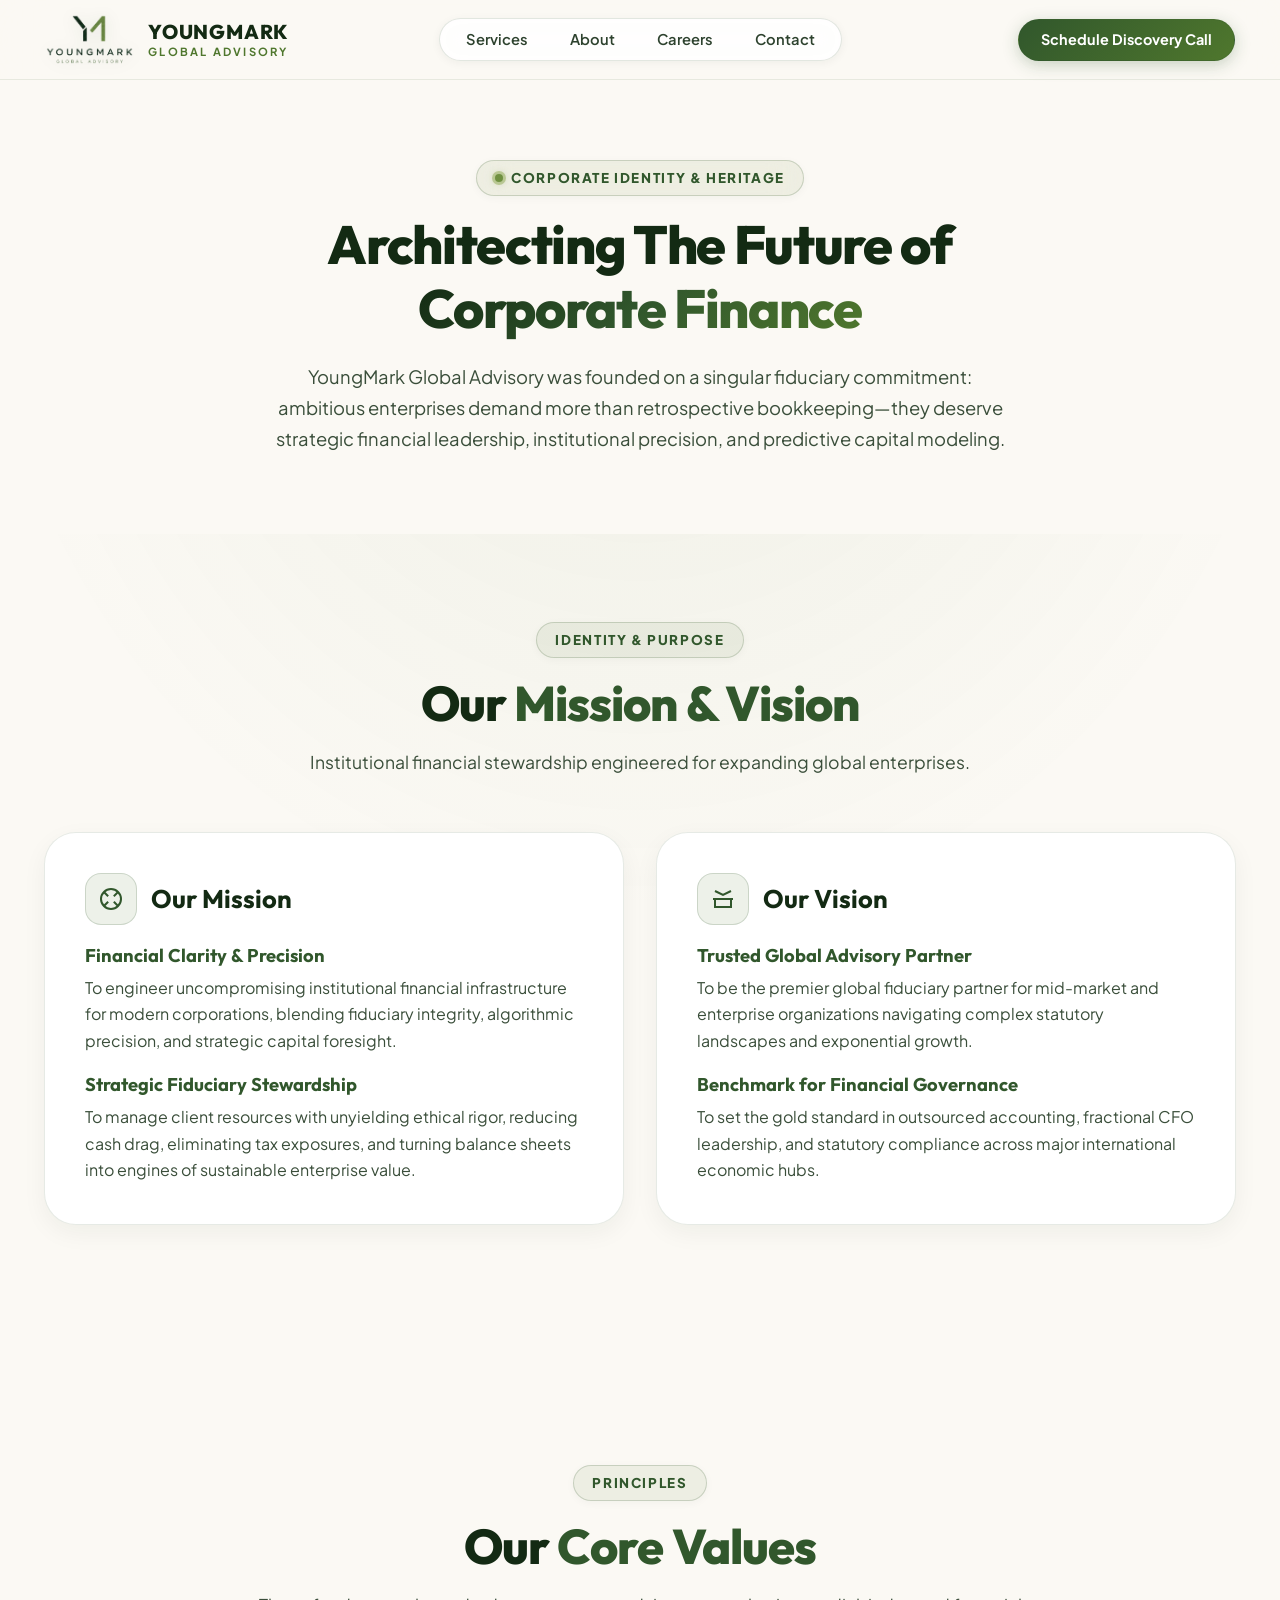
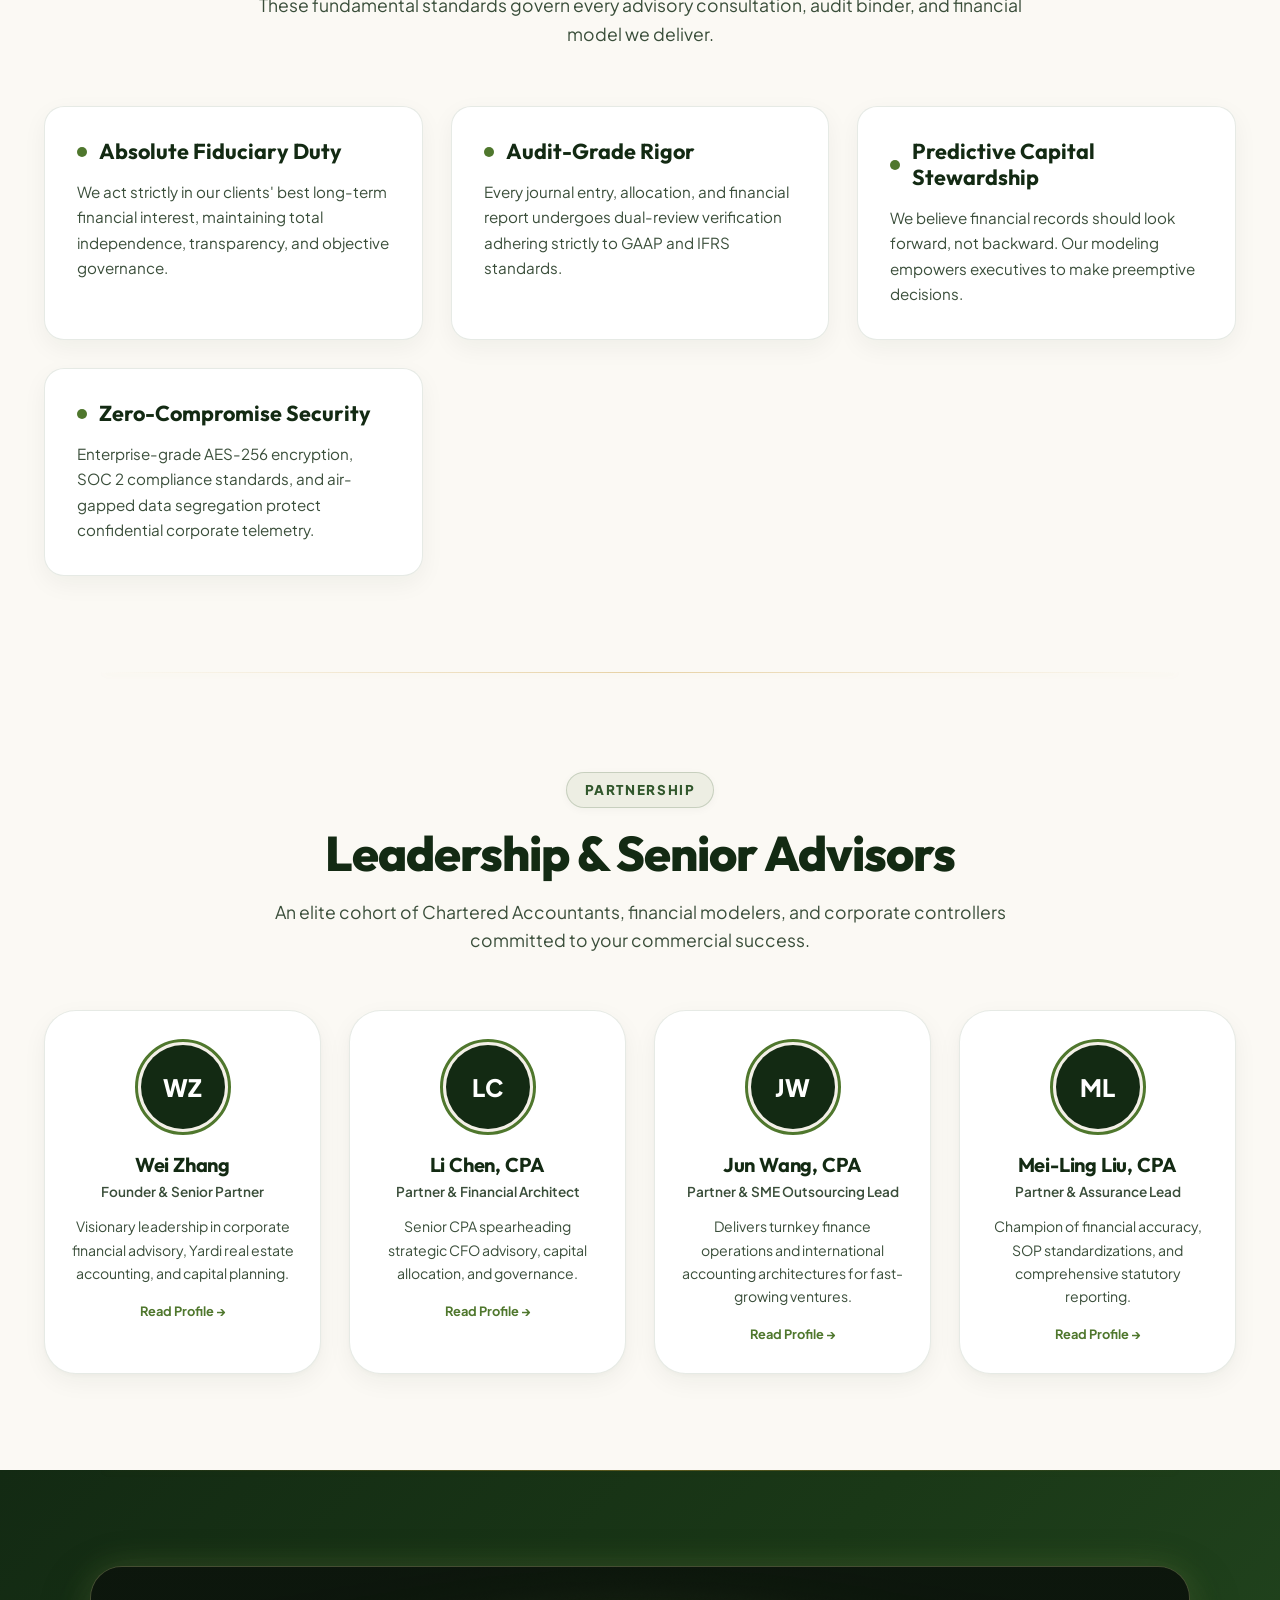
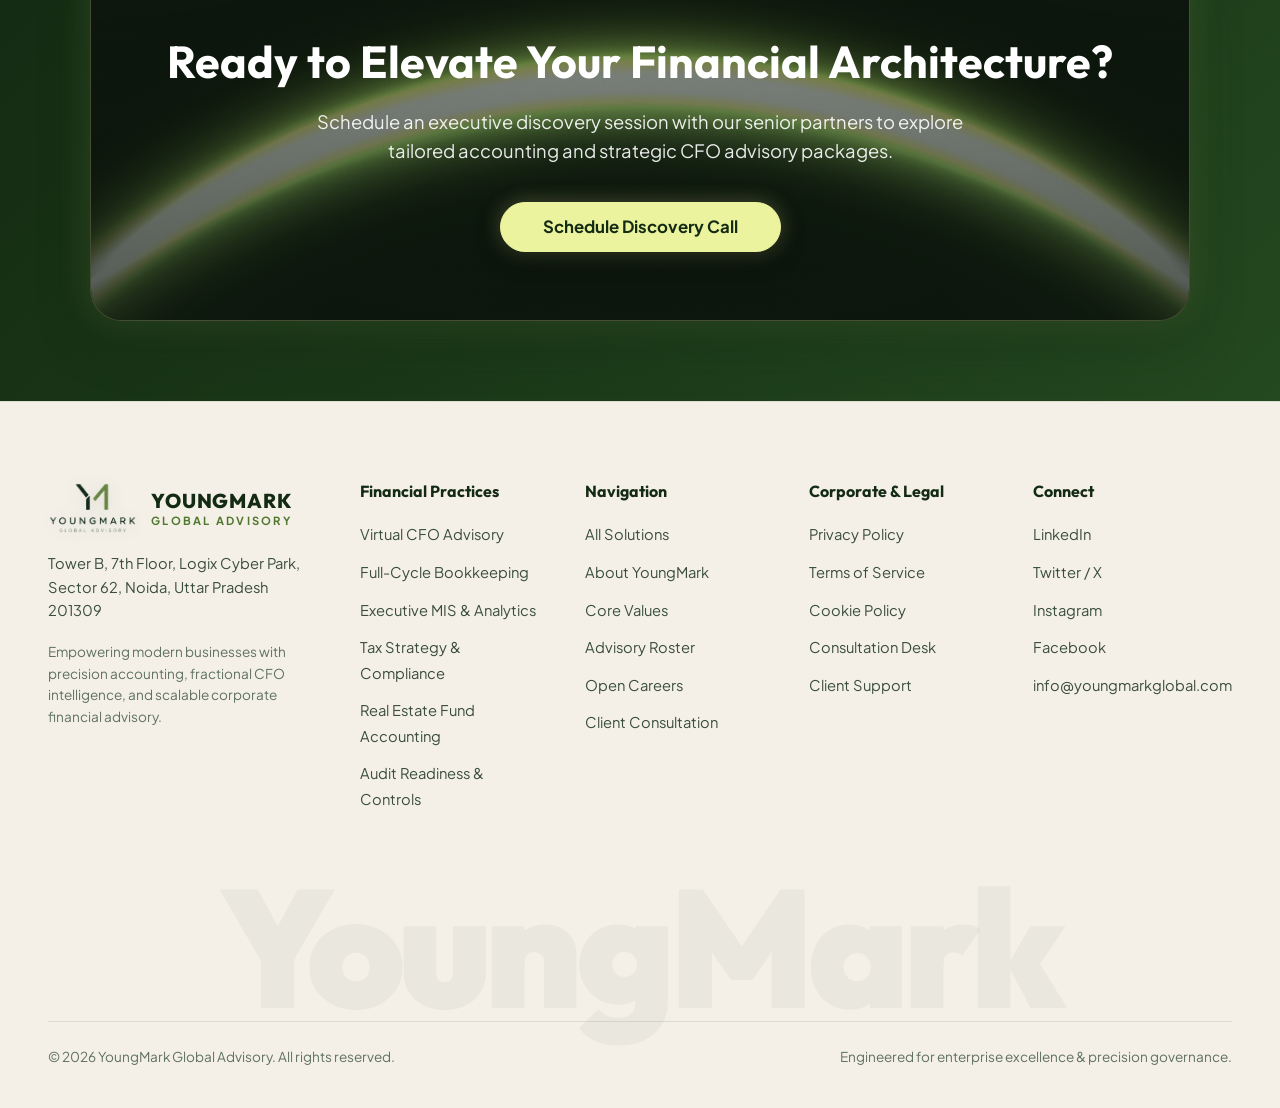
==== about.html @ 93776390 "revert: remove video preloader and restore original clean brand intro and scroll experience" ====
<!DOCTYPE html>
<html lang="en" data-theme="light">
<head>
  <meta charset="UTF-8">
  <meta name="viewport" content="width=device-width, initial-scale=1.0">
  <title>About Us - YoungMark Global Advisory</title>
  <meta name="description" content="Learn about YoungMark Global Advisory's mission, fiduciary standards, core financial principles, and our seasoned leadership cohort of Chartered Accountants and corporate controllers.">
  <link rel="stylesheet" href="css/style.css?v=24.0">
  <link rel="icon" href="assets/Logo.png" type="image/png">
</head>
<body>
  <div class="matrix-grid-bg" aria-hidden="true"></div>
  <div class="site-vignette" aria-hidden="true"></div>

  <!-- Floating Glassmorphic Header -->
  <header class="site-header">
    <nav class="nav-pill">
      <a href="index.html" class="brand-link">
        <img src="assets/Logo.png" alt="YoungMark Global Advisory" class="brand-logo-img">
        <div class="brand-text">
          <span class="brand-title">YOUNGMARK</span>
          <span class="brand-subtitle">Global Advisory</span>
        </div>
      </a>

      <ul class="nav-links">
        <li><a href="services.html" class="nav-link">Services</a></li>
        <li><a href="about.html" class="nav-link active">About</a></li>
        <li><a href="careers.html" class="nav-link">Careers</a></li>
        <li><a href="contact.html" class="nav-link">Contact</a></li>
      </ul>

      <div class="nav-actions">
        <a href="contact.html" class="btn-cta">Get Started</a>
        <button class="mobile-menu-btn" aria-label="Open Navigation Menu">
          <svg width="22" height="22" viewBox="0 0 24 24" fill="none" stroke="currentColor" stroke-width="2"><line x1="3" y1="12" x2="21" y2="12"/><line x1="3" y1="6" x2="21" y2="6"/><line x1="3" y1="18" x2="21" y2="18"/></svg>
        </button>
      </div>
    </nav>
  </header>

  <!-- Mobile Drawer -->
  <div class="mobile-nav-drawer">
    <a href="services.html" class="nav-link">Services</a>
    <a href="about.html" class="nav-link active">About</a>
    <a href="careers.html" class="nav-link">Careers</a>
    <a href="contact.html" class="nav-link">Contact</a>
    <a href="contact.html" class="btn-cta" style="width: 100%; text-align: center; margin-top: 8px;">Book Consultation</a>
  </div>

  <main>
    <!-- Subpage Hero -->
    <section class="subpage-hero">
      <div class="ambient-orb orb-1"></div>
      <div class="ambient-orb orb-2"></div>
      <div class="badge-pill">
        <span class="badge-dot"></span>
        <span>Corporate Identity &amp; Heritage</span>
      </div>
      <h1>Architecting The Future of <span class="text-gradient">Corporate Finance</span></h1>
      <p>
        YoungMark Global Advisory was founded on a singular fiduciary commitment: ambitious enterprises demand more than retrospective bookkeeping—they deserve strategic financial leadership, institutional precision, and predictive capital modeling.
      </p>
    </section>


    <!-- Dual Mission & Vision Grid -->
    <section class="subpage-transition-section" style="padding: 88px 0;">
      <div class="container">
        <div class="section-header">
          <span class="section-tag">Identity &amp; Purpose</span>
          <h2 class="section-title">Our <span class="text-brand">Mission &amp; Vision</span></h2>
          <p class="section-subtitle">
            Institutional financial stewardship engineered for expanding global enterprises.
          </p>
        </div>

        <div class="about-mission-grid">
          <!-- Card 1 -->
          <div class="spotlight-card tilt-card" style="border-radius: var(--radius-xl); padding: 40px; box-shadow: var(--shadow-sm);">
            <div style="display: flex; align-items: center; gap: 14px; margin-bottom: 20px;">
              <div class="service-icon-bubble" style="width: 52px; height: 52px;">
                <svg width="24" height="24" viewBox="0 0 24 24" fill="none" stroke="currentColor" stroke-width="2"><circle cx="12" cy="12" r="10"/><path d="m4.93 4.93 4.24 4.24"/><path d="m14.83 9.17 4.24-4.24"/><path d="m14.83 14.83 4.24 4.24"/><path d="m9.17 14.83-4.24 4.24"/></svg>
              </div>
              <h3 style="font-size: 1.6rem;">Our Mission</h3>
            </div>
            <div style="margin-bottom: 20px;">
              <h4 style="font-size: 1.15rem; margin-bottom: 8px;">Financial Clarity &amp; Precision</h4>
              <p style="line-height: 1.6;">
                To deliver spotless, auditable, and forward-looking financial advisory that equips corporate leadership with total clarity, robust working capital, and audit readiness.
              </p>
            </div>
            <div>
              <h4 style="font-size: 1.15rem; margin-bottom: 8px;">Strategic Fiduciary Stewardship</h4>
              <p style="line-height: 1.6;">
                To manage client resources with unyielding ethical rigor, reducing cash drag, eliminating tax exposures, and turning balance sheets into engines of sustainable enterprise value.
              </p>
            </div>
          </div>

          <!-- Card 2 -->
          <div class="spotlight-card tilt-card" style="border-radius: var(--radius-xl); padding: 40px; box-shadow: var(--shadow-sm);">
            <div style="display: flex; align-items: center; gap: 14px; margin-bottom: 20px;">
              <div class="service-icon-bubble" style="width: 52px; height: 52px;">
                <svg width="24" height="24" viewBox="0 0 24 24" fill="none" stroke="currentColor" stroke-width="2"><path d="M2 12h20"/><path d="M20 12v8H4v-8"/><path d="m4 4 8 4 8-4"/></svg>
              </div>
              <h3 style="font-size: 1.6rem;">Our Vision</h3>
            </div>
            <div style="margin-bottom: 20px;">
              <h4 style="font-size: 1.15rem; margin-bottom: 8px;">Trusted Global Advisory Partner</h4>
              <p style="line-height: 1.6;">
                To be universally recognized as the most reliable, trusted, and insightful financial advisory firm for expanding companies, forging multi-decade client alliances.
              </p>
            </div>
            <div>
              <h4 style="font-size: 1.15rem; margin-bottom: 8px;">Benchmark for Financial Governance</h4>
              <p style="line-height: 1.6;">
                To set the gold standard in outsourced accounting, fractional CFO leadership, and statutory compliance across major international economic hubs.
              </p>
            </div>
          </div>
        </div>
      </div>
    </section>


    <!-- Core Values Section -->
    <section id="values" class="subpage-light-section" style="padding: 96px 0;">
      <div class="container">
        <div class="section-header">
          <span class="section-tag">Principles</span>
          <h2 class="section-title">Our <span class="text-brand">Core Values</span></h2>
          <p class="section-subtitle">
            These fundamental standards govern every advisory consultation, audit binder, and financial model we deliver.
          </p>
        </div>

        <div class="about-values-grid">
          <!-- Value 1 -->
          <div style="background: #FFFFFF; border: 1px solid rgba(19, 42, 19, 0.12); border-radius: var(--radius-lg); padding: 32px; box-shadow: 0 4px 18px rgba(19, 42, 19, 0.06); transition: var(--transition);">
            <div style="display: flex; align-items: center; gap: 12px; margin-bottom: 14px;">
              <div style="width: 10px; height: 10px; border-radius: 9999px; background: var(--c-leaf-green);"></div>
              <h3 style="font-size: 1.35rem; font-weight: 700; color: #132A13;">Financial Insight</h3>
            </div>
            <p style="color: #243823; font-size: 0.95rem; font-weight: 500; line-height: 1.68; margin: 0;">
              We look beyond historical data. We unearth hidden margins, identify liquidity bottlenecks, and structure models that fuel informed executive decisions.
            </p>
          </div>

          <!-- Value 2 -->
          <div style="background: #FFFFFF; border: 1px solid rgba(19, 42, 19, 0.12); border-radius: var(--radius-lg); padding: 32px; box-shadow: 0 4px 18px rgba(19, 42, 19, 0.06); transition: var(--transition);">
            <div style="display: flex; align-items: center; gap: 12px; margin-bottom: 14px;">
              <div style="width: 10px; height: 10px; border-radius: 9999px; background: var(--c-forest-green);"></div>
              <h3 style="font-size: 1.35rem; font-weight: 700; color: #132A13;">Uncompromising Integrity</h3>
            </div>
            <p style="color: #243823; font-size: 0.95rem; font-weight: 500; line-height: 1.68; margin: 0;">
              We conduct our financial advisory with absolute transparency, fiduciary discipline, and strict statutory accountability—earning deep trust across boardrooms.
            </p>
          </div>

          <!-- Value 3 -->
          <div style="background: #FFFFFF; border: 1px solid rgba(19, 42, 19, 0.12); border-radius: var(--radius-lg); padding: 32px; box-shadow: 0 4px 18px rgba(19, 42, 19, 0.06); transition: var(--transition);">
            <div style="display: flex; align-items: center; gap: 12px; margin-bottom: 14px;">
              <div style="width: 10px; height: 10px; border-radius: 9999px; background: var(--c-sage-green);"></div>
              <h3 style="font-size: 1.35rem; font-weight: 700; color: #132A13;">Client Partnership</h3>
            </div>
            <p style="color: #243823; font-size: 0.95rem; font-weight: 500; line-height: 1.68; margin: 0;">
              We embed seamlessly alongside founders, boards, and finance controllers, operating as dedicated internal partners aligned directly with your enterprise vision.
            </p>
          </div>

          <!-- Value 4 -->
          <div style="background: #FFFFFF; border: 1px solid rgba(19, 42, 19, 0.12); border-radius: var(--radius-lg); padding: 32px; box-shadow: 0 4px 18px rgba(19, 42, 19, 0.06); transition: var(--transition);">
            <div style="display: flex; align-items: center; gap: 12px; margin-bottom: 14px;">
              <div style="width: 10px; height: 10px; border-radius: 9999px; background: var(--c-dark-green);"></div>
              <h3 style="font-size: 1.35rem; font-weight: 700; color: #132A13;">Audit-Grade Excellence</h3>
            </div>
            <p style="color: #243823; font-size: 0.95rem; font-weight: 500; line-height: 1.68; margin: 0;">
              We champion impeccable standards across every reconciliation, journal posting, and statutory schedule, guaranteeing audit readiness and peaceful compliance.
            </p>
          </div>

          <!-- Value 5 -->
          <div style="background: #FFFFFF; border: 1px solid rgba(19, 42, 19, 0.12); border-radius: var(--radius-lg); padding: 32px; box-shadow: 0 4px 18px rgba(19, 42, 19, 0.06); transition: var(--transition);">
            <div style="display: flex; align-items: center; gap: 12px; margin-bottom: 14px;">
              <div style="width: 10px; height: 10px; border-radius: 9999px; background: var(--c-leaf-green);"></div>
              <h3 style="font-size: 1.35rem; font-weight: 700; color: #132A13;">Continuous Regulatory Mastery</h3>
            </div>
            <p style="color: #243823; font-size: 0.95rem; font-weight: 500; line-height: 1.68; margin: 0;">
              We stay ahead of evolving tax legislation, statutory filings, and international reporting benchmarks to preserve your company's fiscal shield.
            </p>
          </div>

          <!-- Value 6 -->
          <div style="background: #FFFFFF; border: 1px solid rgba(19, 42, 19, 0.12); border-radius: var(--radius-lg); padding: 32px; box-shadow: 0 4px 18px rgba(19, 42, 19, 0.06); transition: var(--transition);">
            <div style="display: flex; align-items: center; gap: 12px; margin-bottom: 14px;">
              <div style="width: 10px; height: 10px; border-radius: 9999px; background: var(--c-forest-green);"></div>
              <h3 style="font-size: 1.35rem; font-weight: 700; color: #132A13;">Quantifiable Value Creation</h3>
            </div>
            <p style="color: #243823; font-size: 0.95rem; font-weight: 500; line-height: 1.68; margin: 0;">
              Our results are directly measured in working capital expansion, reduced DSO, strategic tax savings, and accelerated month-end reporting speeds.
            </p>
          </div>
        </div>
      </div>
    </section>


    <!-- Complete Leadership & Advisory Roster Section -->
    <section id="team" class="team-section has-linen-transition">
      <div class="container">
        <div class="section-header">
          <span class="section-tag">Executive Council</span>
          <h2 class="section-title">Our <span class="text-brand">Advisory Leadership</span></h2>
          <p class="section-subtitle">
            An elite cohort of Chartered Accountants, financial controllers, and treasury advisors delivering institutional excellence. Click any profile to view their executive bio.
          </p>
        </div>

        <div class="team-grid">
          <!-- Member 1 -->
          <div class="team-member-card" onclick="showTeamModal('Wei Zhang', 'Founder & Senior Partner', 'Financial Operations & Corporate Strategy Specialist', 'Visionary financial leader with extensive experience delivering institutional advisory, real estate portfolio accounting, and strategic controllership for multinational operations.', ['Corporate Financial Strategy', 'Real Estate Fund Accounting', 'Working Capital Optimization', 'Strategic Growth'])">
            <div class="member-avatar-wrap">
              <div style="width: 100%; height: 100%; border-radius: 9999px; background: linear-gradient(135deg, var(--c-dark-green), var(--c-forest-green)); display: flex; align-items: center; justify-content: center; color: white; font-weight: 800; font-size: 1.5rem;">WZ</div>
            </div>
            <h3 class="member-name">Wei Zhang</h3>
            <p class="member-role">Founder &amp; Senior Partner</p>
            <p class="member-snippet">Visionary leadership in corporate financial advisory, Yardi real estate accounting, and capital planning.</p>
            <span class="member-view-bio">Read Profile &rarr;</span>
          </div>

          <!-- Member 2 -->
          <div class="team-member-card" onclick="showTeamModal('Li Chen, CPA', 'Partner & Chief Financial Architect', 'CPA, Advisory & Corporate Finance', 'Strategic finance leader advising corporations on capital structuring, budgeting cycles, and statutory governance. Renowned for turning complex balance sheets into high-yield financial roadmaps.', ['Virtual CFO Advisory', 'Corporate Governance', 'Capital Budgeting', 'Audit Preparation'])">
            <div class="member-avatar-wrap">
              <div style="width: 100%; height: 100%; border-radius: 9999px; background: linear-gradient(135deg, var(--c-forest-green), var(--c-leaf-green)); display: flex; align-items: center; justify-content: center; color: white; font-weight: 800; font-size: 1.5rem;">LC</div>
            </div>
            <h3 class="member-name">Li Chen, CPA</h3>
            <p class="member-role">Partner &amp; Financial Architect</p>
            <p class="member-snippet">Senior CPA spearheading strategic CFO advisory, capital allocation, and governance.</p>
            <span class="member-view-bio">Read Profile &rarr;</span>
          </div>

          <!-- Member 3 -->
          <div class="team-member-card" onclick="showTeamModal('Jun Wang, CPA', 'Partner & SME Outsourcing Lead', 'CPA, Global Accounting Operations', 'Pioneering end-to-end accounting outsourcing models for SMEs and international clients. Expert in multi-currency ledger consolidation and automated month-end close schedules.', ['SME Outsourcing', 'International Accounting', 'Cash Flow Control', 'Tax Compliance'])">
            <div class="member-avatar-wrap">
              <div style="width: 100%; height: 100%; border-radius: 9999px; background: linear-gradient(135deg, var(--c-forest-green), var(--c-sage-green)); display: flex; align-items: center; justify-content: center; color: white; font-weight: 800; font-size: 1.5rem;">JW</div>
            </div>
            <h3 class="member-name">Jun Wang, CPA</h3>
            <p class="member-role">Partner &amp; SME Outsourcing Lead</p>
            <p class="member-snippet">Delivers turnkey finance operations and international accounting architectures for fast-growing ventures.</p>
            <span class="member-view-bio">Read Profile &rarr;</span>
          </div>

          <!-- Member 4 -->
          <div class="team-member-card" onclick="showTeamModal('Mei-Ling Liu, CPA', 'Partner & Audit & Assurance Lead', 'CPA, Enterprise Financial Controls', 'Ensuring institutional accuracy through meticulous bookkeeping routines, internal control frameworks, and compliance reporting that guarantees audit peace of mind.', ['Audit & Assurance', 'Internal Controls', 'Standard Operating Procedures', 'Statutory Reporting'])">
            <div class="member-avatar-wrap">
              <div style="width: 100%; height: 100%; border-radius: 9999px; background: linear-gradient(135deg, var(--c-dark-green), var(--c-leaf-green)); display: flex; align-items: center; justify-content: center; color: white; font-weight: 800; font-size: 1.5rem;">ML</div>
            </div>
            <h3 class="member-name">Mei-Ling Liu, CPA</h3>
            <p class="member-role">Partner &amp; Assurance Lead</p>
            <p class="member-snippet">Champion of financial accuracy, SOP standardizations, and comprehensive statutory reporting.</p>
            <span class="member-view-bio">Read Profile &rarr;</span>
          </div>

          <!-- Member 5 -->
          <div class="team-member-card" onclick="showTeamModal('Hao Huang', 'Financial Modeling & Corporate Reporting Manager', 'Advanced Financial Engineering', 'Experienced finance specialist with deep expertise in financial data modeling, complex month-end reconciliations, Spectrum, and corporate cash flow governance.', ['Financial Modeling', 'Data Analytics', 'Cash Flow Governance', 'Spreadsheet Engineering'])">
            <div class="member-avatar-wrap">
              <div style="width: 100%; height: 100%; border-radius: 9999px; background: linear-gradient(135deg, var(--c-forest-green), var(--c-lemon-cream)); display: flex; align-items: center; justify-content: center; color: var(--c-dark-green); font-weight: 800; font-size: 1.5rem;">HH</div>
            </div>
            <h3 class="member-name">Hao Huang</h3>
            <p class="member-role">Financial Modeling Manager</p>
            <p class="member-snippet">Specialist in custom financial models, spectrum reconciliations, and balance sheet integrity.</p>
            <span class="member-view-bio">Read Profile &rarr;</span>
          </div>

          <!-- Member 6 -->
          <div class="team-member-card" onclick="showTeamModal('Tian-Yu Zhou', 'MIS & Management Accounting Lead', 'Management Accounting & Business Intelligence', 'Directing executive MIS reporting suites across Zoho Books, Xero, and AccountMate, translating complex operational data into actionable C-suite scorecards.', ['MIS Architecture', 'Zoho Books Financials', 'Xero Accounting', 'Multi-Ledger Reporting'])">
            <div class="member-avatar-wrap">
              <div style="width: 100%; height: 100%; border-radius: 9999px; background: linear-gradient(135deg, var(--c-leaf-green), var(--c-forest-green)); display: flex; align-items: center; justify-content: center; color: white; font-weight: 800; font-size: 1.5rem;">TZ</div>
            </div>
            <h3 class="member-name">Tian-Yu Zhou</h3>
            <p class="member-role">MIS &amp; Management Accounting</p>
            <p class="member-snippet">Authority on multi-platform MIS dashboards, management accounting, and executive BI metrics.</p>
            <span class="member-view-bio">Read Profile &rarr;</span>
          </div>

          <!-- Member 7 -->
          <div class="team-member-card" onclick="showTeamModal('Bo Yang', 'Certified Accounting & ERP Finance Advisor', 'QuickBooks, Xero & Sage Intacct Certified', 'Top-tier advisor in QuickBooks Online, Xero, NetSuite Financials, and Sage Intacct implementations, delivering friction-free ledger transitions and automated close cycles.', ['NetSuite Financials', 'Sage Intacct', 'QBO Advanced', 'Automated Ledgers'])">
            <div class="member-avatar-wrap">
              <div style="width: 100%; height: 100%; border-radius: 9999px; background: linear-gradient(135deg, var(--c-forest-green), var(--c-dark-green)); display: flex; align-items: center; justify-content: center; color: white; font-weight: 800; font-size: 1.5rem;">BY</div>
            </div>
            <h3 class="member-name">Bo Yang</h3>
            <p class="member-role">Senior Accounting Advisor</p>
            <p class="member-snippet">Certified NetSuite &amp; Intacct financial consultant optimizing multi-entity cloud accounting ledgers.</p>
            <span class="member-view-bio">Read Profile &rarr;</span>
          </div>

          <!-- Member 8 -->
          <div class="team-member-card" onclick="showTeamModal('Xin-Rui Wu', 'Tax Strategy & Compliance Controller', 'Direct & Indirect Tax Specialist', 'Assisting international and domestic entities with forward-looking tax strategies, deductions optimization, and proactive audit prevention.', ['Corporate Tax Planning', 'Statutory Filings', 'Deductions Optimization', 'Fiscal Compliance'])">
            <div class="member-avatar-wrap">
              <div style="width: 100%; height: 100%; border-radius: 9999px; background: linear-gradient(135deg, var(--c-leaf-green), var(--c-sage-green)); display: flex; align-items: center; justify-content: center; color: white; font-weight: 800; font-size: 1.5rem;">XW</div>
            </div>
            <h3 class="member-name">Xin-Rui Wu</h3>
            <p class="member-role">Tax Strategy Controller</p>
            <p class="member-snippet">Specialist in strategic corporate tax planning, entity structuring, and fiscal compliance.</p>
            <span class="member-view-bio">Read Profile &rarr;</span>
          </div>

          <!-- Member 9 -->
          <div class="team-member-card" onclick="showTeamModal('Zhi-Cheng Zhao', 'Global Growth & Client Advisory Lead', 'Client Financial Relations', 'Dynamic strategist expanding YoungMark\'s cross-border presence and forging alliances with enterprise clients and financial institutions.', ['Advisory Partnerships', 'Enterprise Client Growth', 'Strategic Alliances', 'Brand Fiduciary Elevation'])">
            <div class="member-avatar-wrap">
              <div style="width: 100%; height: 100%; border-radius: 9999px; background: linear-gradient(135deg, var(--c-dark-green), var(--c-forest-green)); display: flex; align-items: center; justify-content: center; color: white; font-weight: 800; font-size: 1.5rem;">ZZ</div>
            </div>
            <h3 class="member-name">Zhi-Cheng Zhao</h3>
            <p class="member-role">Global Growth &amp; Advisory</p>
            <p class="member-snippet">Spearheading institutional expansion and international client advisory partnerships.</p>
            <span class="member-view-bio">Read Profile &rarr;</span>
          </div>

          <!-- Member 10 -->
          <div class="team-member-card" onclick="showTeamModal('Xiao-Feng Sun', 'Senior Financial Analyst', 'Quantitative Modeling & Variance Analysis', 'Financial analyst specialized in designing complex forecasting models, EBITDA sensitivity analyses, capital expense budgeting, and cash flow reconciliations.', ['Financial Modeling', 'Variance Analysis', 'EBITDA Forecasting', 'Capital Allocation'])">
            <div class="member-avatar-wrap">
              <div style="width: 100%; height: 100%; border-radius: 9999px; background: linear-gradient(135deg, var(--c-forest-green), var(--c-leaf-green)); display: flex; align-items: center; justify-content: center; color: white; font-weight: 800; font-size: 1.5rem;">XS</div>
            </div>
            <h3 class="member-name">Xiao-Feng Sun</h3>
            <p class="member-role">Senior Financial Analyst</p>
            <p class="member-snippet">Specialist in quantitative financial modeling, cash flow variance, and predictive scenario planning.</p>
            <span class="member-view-bio">Read Profile &rarr;</span>
          </div>

          <!-- Member 11 -->
          <div class="team-member-card" onclick="showTeamModal('Guo-Qiang Ma', 'Corporate Treasury & Working Capital Analyst', 'Treasury & Liquidity Management', 'Treasury specialist managing working capital buffers, daily cash positioning, short-term investments, and supplier payment cycles.', ['Treasury Management', 'Working Capital Buffer', 'Liquidity Positioning', 'Cash Flow Timing'])">
            <div class="member-avatar-wrap">
              <div style="width: 100%; height: 100%; border-radius: 9999px; background: linear-gradient(135deg, var(--c-leaf-green), var(--c-sage-green)); display: flex; align-items: center; justify-content: center; color: white; font-weight: 800; font-size: 1.5rem;">GM</div>
            </div>
            <h3 class="member-name">Guo-Qiang Ma</h3>
            <p class="member-role">Treasury &amp; Liquidity Analyst</p>
            <p class="member-snippet">Expert in cash position optimization, working capital governance, and treasury controls.</p>
            <span class="member-view-bio">Read Profile &rarr;</span>
          </div>

          <!-- Member 12 -->
          <div class="team-member-card" onclick="showTeamModal('Jian-Hao Lin', 'Real Estate & Fund Accounting Specialist', 'Yardi & Real Estate Finance', 'Dedicated consultant in real estate fund accounting, CAM reconciliations, lease audits, and investor waterfall distributions.', ['Yardi Accounting', 'Real Estate Fund Ledgers', 'CAM Reconciliations', 'Investor Distributions'])">
            <div class="member-avatar-wrap">
              <div style="width: 100%; height: 100%; border-radius: 9999px; background: linear-gradient(135deg, var(--c-dark-green), var(--c-leaf-green)); display: flex; align-items: center; justify-content: center; color: white; font-weight: 800; font-size: 1.5rem;">JL</div>
            </div>
            <h3 class="member-name">Jian-Hao Lin</h3>
            <p class="member-role">Real Estate Fund Accountant</p>
            <p class="member-snippet">Expert in Yardi financial ledgers, commercial CAM pooling, and property investor reporting.</p>
            <span class="member-view-bio">Read Profile &rarr;</span>
          </div>
        </div>
      </div>
    </section>


    <!-- Call to Action Banner -->
    <section class="cta-banner-section">
      <div class="cta-banner-box">
        <h2 class="cta-banner-title">Collaborate with Proven Financial Leaders</h2>
        <p class="cta-banner-desc">
          Partner with our Chartered Accountants and fractional CFOs to protect and scale your enterprise balance sheet.
        </p>
        <a href="contact.html" class="btn-banner">Connect with Our Team</a>
      </div>
    </section>
  </main>

  <!-- Deep Footer -->
  <footer class="site-footer">
    <div class="container-wide">
      <div class="footer-top-grid">
        <div class="footer-brand-col">
          <a href="index.html" class="brand-link">
            <img src="assets/Logo.png" alt="YoungMark Global Advisory" class="brand-logo-img">
            <div class="brand-text">
              <span class="brand-title">YOUNGMARK</span>
              <span class="brand-subtitle">Global Advisory</span>
            </div>
          </a>
          <div class="footer-address">
            <strong>Headquarters &amp; Executive Office:</strong><br>
            Tower B, 7th Floor, Logix Cyber Park,<br>
            Sector 62, Noida, Uttar Pradesh 201309
          </div>
          <p style="font-size: 0.85rem; color: var(--text-muted);">
            Empowering modern businesses with precision accounting, fractional CFO intelligence, and scalable corporate financial advisory.
          </p>
        </div>

        <div>
          <h4 class="footer-col-title">Financial Practices</h4>
          <ul class="footer-links-list">
            <li><a href="services.html">Virtual CFO Advisory</a></li>
            <li><a href="services.html">Full-Cycle Bookkeeping</a></li>
            <li><a href="services.html">Executive MIS &amp; Analytics</a></li>
            <li><a href="services.html">Tax Strategy &amp; Compliance</a></li>
            <li><a href="services.html">Real Estate Fund Accounting</a></li>
            <li><a href="services.html">Audit Readiness &amp; Controls</a></li>
          </ul>
        </div>

        <div>
          <h4 class="footer-col-title">Navigation</h4>
          <ul class="footer-links-list">
            <li><a href="services.html">All Solutions</a></li>
            <li><a href="about.html">About YoungMark</a></li>
            <li><a href="about.html#values">Core Values</a></li>
            <li><a href="about.html#team">Advisory Roster</a></li>
            <li><a href="careers.html">Open Careers</a></li>
            <li><a href="contact.html">Client Consultation</a></li>
          </ul>
        </div>

        <div>
          <h4 class="footer-col-title">Corporate &amp; Legal</h4>
          <ul class="footer-links-list">
            <li><a href="privacy-policy.html">Privacy Policy</a></li>
            <li><a href="terms-of-service.html">Terms of Service</a></li>
            <li><a href="cookies.html">Cookie Policy</a></li>
            <li><a href="contact.html">Consultation Desk</a></li>
            <li><a href="contact.html">Client Support</a></li>
          </ul>
        </div>

        <div>
          <h4 class="footer-col-title">Connect</h4>
          <ul class="footer-links-list">
            <li><a href="https://linkedin.com" target="_blank" rel="noopener">LinkedIn</a></li>
            <li><a href="https://x.com" target="_blank" rel="noopener">Twitter / X</a></li>
            <li><a href="https://instagram.com" target="_blank" rel="noopener">Instagram</a></li>
            <li><a href="https://facebook.com" target="_blank" rel="noopener">Facebook</a></li>
            <li><a href="mailto:info@youngmarkglobal.com">info@youngmarkglobal.com</a></li>
          </ul>
        </div>
      </div>

      <div class="footer-watermark">YoungMark</div>

      <div class="footer-bottom-bar">
        <div>&copy; 2026 YoungMark Global Advisory. All rights reserved.</div>
        <div>Engineered for enterprise excellence &amp; fiduciary governance.</div>
      </div>
    </div>
  </footer>

  <!-- Universal Modal Backdrop -->
  <div class="modal-backdrop" id="modal-backdrop">
    <div class="modal-box">
      <button class="modal-close-btn" aria-label="Close Modal">&times;</button>
      <div id="modal-body-content"></div>
    </div>
  </div>

  <script src="js/site-content.js?v=24.0"></script>
  <script src="js/main.js?v=24.0"></script>
</body>
</html>
---- css/style.css ----
/* ==========================================================================
   YoungMark Global Advisory - Main Stylesheet
   Theme: Leafy Green Garden Palette
   Colors:
     #132A13 (Deep Forest Dark)
     #31572C (Kombu Forest Green)
     #4F772D (Leaf Moss Green)
     #90A955 (Sage Olive Green)
     #ECF39E (Pale Lemon / Lime Pastel Cream)
   ========================================================================== */

@import url('https://fonts.googleapis.com/css2?family=Plus+Jakarta+Sans:wght@300;400;500;600;700;800&family=Outfit:wght@400;500;600;700;800&family=JetBrains+Mono:wght@400;500&display=swap');

:root,
[data-theme="light"] {
  /* Leafy Green Garden Palette */
  --c-dark-green: #132A13;
  --c-forest-green: #31572C;
  --c-leaf-green: #4F772D;
  --c-sage-green: #90A955;
  --c-lemon-cream: #31572C;

  /* Radiant Liquid Gold Luxury Accents */
  --c-gold-primary: #C8962E;
  --c-gold-hover: #D4A017;
  --c-gold-soft: rgba(200, 150, 46, 0.12);
  --c-gold-border: rgba(200, 150, 46, 0.30);
  --c-gold-glow: rgba(200, 150, 46, 0.25);

  /* Prestigious Warm Ivory & Heritage Linen Canvas - Light Theme */
  --bg-base: #FBF9F4;
  --bg-primary: #FBF9F4;
  --bg-surface: #F4F0E8;
  --bg-secondary: #F4F0E8;
  --bg-section-glass: rgba(244, 240, 232, 0.85);
  --bg-tertiary: #EDE8DE;
  --bg-card: #FFFFFF;
  --bg-glass: rgba(251, 249, 244, 0.94);
  --border-glass: rgba(49, 87, 44, 0.12);

  --text-primary: #132A13;
  --text-secondary: #3A4E3A;
  --text-muted: #607260;
  --text-inverse: #FFFFFF;

  --brand-primary: #31572C;
  --brand-hover: #4F772D;
  --brand-accent: #31572C;
  --brand-soft: rgba(79, 119, 45, 0.08);
  --brand-highlight: #31572C;
  --brand-highlight-text: #FFFFFF;

  --border-subtle: rgba(49, 87, 44, 0.12);
  --border-divide: rgba(49, 87, 44, 0.10);

  --shadow-sm: 0 2px 6px rgba(19, 42, 19, 0.04);
  --shadow-md: 0 8px 24px rgba(19, 42, 19, 0.06);
  --shadow-lg: 0 16px 38px rgba(19, 42, 19, 0.08);
  --shadow-glow: 0 0 35px rgba(79, 119, 45, 0.10);

  --radius-sm: 8px;
  --radius-md: 14px;
  --radius-lg: 20px;
  --radius-xl: 32px;
  --radius-full: 9999px;

  --font-main: 'Plus Jakarta Sans', -apple-system, BlinkMacSystemFont, 'Segoe UI', Roboto, sans-serif;
  --font-heading: 'Outfit', 'Plus Jakarta Sans', sans-serif;
  --font-mono: 'JetBrains Mono', monospace;

  --transition: all 0.25s cubic-bezier(0.16, 1, 0.3, 1);
}

/* Base Resets */
*,
*::before,
*::after {
  box-sizing: border-box;
  margin: 0;
  padding: 0;
}

html {
  scroll-behavior: smooth;
  font-size: 16px;
  background-color: #FBF9F4;
  color-scheme: light;
}

/* ==========================================================================
   Full-Page Lively Botanical Shifting Gradient (Behind all content except Hero)
   ========================================================================== */
body {
  position: relative;
  font-family: var(--font-main);
  background-color: var(--bg-primary);
  color: var(--text-primary);
  line-height: 1.6;
  overflow-x: hidden;
  transition: color 0.3s ease;
  -webkit-font-smoothing: antialiased;
}

/* Subtle Global Atmospheric Light */
body::before {
  content: '';
  position: fixed;
  inset: -20%;
  width: 140vw;
  height: 140vh;
  z-index: -2;
  pointer-events: none;
  background: radial-gradient(circle at 50% 50%, rgba(236, 243, 158, 0.04) 0%, transparent 65%);
  opacity: 0.5;
}

@keyframes livelyGradientMesh {
  0% {
    transform: translate(0, 0) scale(1) rotate(0deg);
  }

  33% {
    transform: translate(4vw, -5vh) scale(1.08) rotate(2deg);
  }

  66% {
    transform: translate(-4vw, 4vh) scale(0.96) rotate(-2deg);
  }

  100% {
    transform: translate(3vw, 5vh) scale(1.05) rotate(1.5deg);
  }
}

/* ==========================================================================
   Section Stacking Architecture & Background Dot-Grid with Hover Spotlight
   ========================================================================== */
header,
main,
footer,
section,
.site-header {
  position: relative;
}

/* ==========================================================================
   Modern Dot-Matrix & Geometric Grid: Completely Disabled (User Preference)
   ========================================================================== */
.matrix-grid-bg,
.matrix-grid-bg::before,
.matrix-grid-bg::after,
.cursor-glow,
.site-vignette {
  display: none !important;
  opacity: 0 !important;
  visibility: hidden !important;
  pointer-events: none !important;
  width: 0 !important;
  height: 0 !important;
}

/* Floating Glassmorphic Header & System Overlays (Strictly on TOP of scrolling content) */
.site-header {
  position: fixed !important;
  top: 0 !important;
  left: 0 !important;
  right: 0 !important;
  z-index: 1000 !important;
}

.scroll-progress-bar {
  position: fixed !important;
  z-index: 1001 !important;
}

.mobile-nav-drawer {
  position: fixed !important;
  z-index: 1100 !important;
}

.modal-backdrop,
.modal-box {
  z-index: 2000 !important;
}

.floating-quick-actions {
  position: fixed !important;
  z-index: 900 !important;
}

/* Ensure all interactive content, containers, and cards layer above grid (z-index 2) but UNDER navbar (z-index 1000) */
.container,
.hero-wrapper,
.hero-content,
.services-carousel-track,
.site-footer-inner,
.service-card,
.help-card,
.stat-box,
.industry-card-active,
.platform-eco-card,
.team-member-card,
.spotlight-card,
.info-item-card,
.contact-card-box {
  position: relative;
  z-index: 5 !important;
}



a {
  color: inherit;
  text-decoration: none;
}

button {
  font-family: inherit;
  border: none;
  background: none;
  cursor: pointer;
}

img,
svg {
  max-width: 100%;
  display: block;
}

.container {
  max-width: 1240px;
  margin: 0 auto;
  padding: 0 24px;
}

.container-wide {
  max-width: 1360px;
  margin: 0 auto;
  padding: 0 24px;
}

/* Typography Utilities */
h1,
h2,
h3,
h4,
h5,
h6 {
  font-family: var(--font-heading);
  font-weight: 700;
  line-height: 1.2;
  color: var(--text-primary);
}

.text-brand {
  color: var(--c-leaf-green);
}

[data-theme="disabled-dark"] .text-brand {
  color: var(--c-lemon-cream);
  text-shadow: 0 0 24px rgba(236, 243, 158, 0.35);
}

.text-gradient {
  background: linear-gradient(135deg, var(--c-dark-green) 0%, var(--c-forest-green) 50%, var(--c-leaf-green) 100%);
  -webkit-background-clip: text;
  -webkit-text-fill-color: transparent;
}

[data-theme="disabled-dark"] .text-gradient {
  background: linear-gradient(135deg, #FFFFFF 0%, #D8EAA8 40%, var(--c-lemon-cream) 100%);
  -webkit-background-clip: text;
  -webkit-text-fill-color: transparent;
  filter: drop-shadow(0 2px 14px rgba(236, 243, 158, 0.18));
}

/* ==========================================================================
   Section Divider (Completely Disabled - Seamless Edge-to-Edge Transitions)
   ========================================================================== */
.divider,
.section-divider {
  display: none !important;
  height: 0 !important;
  min-height: 0 !important;
  max-height: 0 !important;
  margin: 0 !important;
  padding: 0 !important;
  border: none !important;
  background: transparent !important;
  opacity: 0 !important;
  visibility: hidden !important;
  pointer-events: none !important;
}

section {
  border: none !important;
  outline: none !important;
  box-shadow: none !important;
  margin: 0 !important;
}

/* ==========================================================================
   Navigation Bar (Floating Glassmorphism)
   ========================================================================== */
.site-header {
  position: fixed;
  top: 0;
  left: 0;
  right: 0;
  height: 80px;
  z-index: 100;
  display: flex;
  align-items: center;
  justify-content: center;
  padding: 0 clamp(20px, 3.5vw, 52px);
  background: rgba(251, 249, 244, 0.92);
  backdrop-filter: blur(24px);
  -webkit-backdrop-filter: blur(24px);
  border-bottom: 1px solid rgba(49, 87, 44, 0.10);
  transition: var(--transition);
}

.site-header.scrolled {
  background: rgba(251, 249, 244, 0.98);
  box-shadow: 0 10px 30px rgba(19, 42, 19, 0.06);
}

[data-theme="disabled-dark"] .site-header.scrolled {
  box-shadow: 0 10px 30px rgba(19, 42, 19, 0.06);
}

.nav-pill {
  width: 100%;
  max-width: 100%;
  height: 100%;
  display: grid;
  grid-template-columns: 1fr auto 1fr;
  align-items: center;
  background: transparent;
  border: none;
  box-shadow: none;
  border-radius: 0;
  padding: 0;
}

.brand-link {
  justify-self: start;
  display: inline-flex;
  align-items: center;
  gap: 14px;
  text-decoration: none;
}

.brand-logo-img {
  height: 52px;
  width: auto;
  object-fit: contain;
  filter: drop-shadow(0 2px 8px rgba(19, 42, 19, 0.12));
  transition: transform 0.25s ease, filter 0.25s ease;
  display: block;
  flex-shrink: 0;
  background: transparent !important;
}

.brand-logo-img:hover {
  transform: scale(1.04);
  filter: drop-shadow(0 4px 12px rgba(19, 42, 19, 0.12));
}

.brand-text {
  display: flex;
  flex-direction: column;
  justify-content: center;
  line-height: 1;
}

.brand-title {
  font-family: var(--font-heading);
  font-size: 1.25rem;
  font-weight: 800;
  letter-spacing: 0.04em;
  color: #132A13 !important;
  line-height: 1.1;
  margin: 0;
  padding: 0;
}

.brand-subtitle {
  font-size: 0.70rem;
  letter-spacing: 0.2em;
  font-weight: 700;
  color: #4F772D !important;
  text-transform: uppercase;
  margin-top: 3px;
  line-height: 1;
  padding: 0;
}

[data-theme="disabled-dark"] .brand-subtitle {
  color: #4F772D !important;
}

/* Center Capsule Dock Navigation */
.nav-links {
  justify-self: center;
  display: flex;
  align-items: center;
  gap: 6px;
  list-style: none;
  background: rgba(255, 255, 255, 0.88);
  padding: 5px 8px;
  border-radius: var(--radius-full);
  border: 1px solid rgba(49, 87, 44, 0.14);
  box-shadow: 0 2px 10px rgba(19, 42, 19, 0.05);
  backdrop-filter: blur(12px);
  margin: 0;
}

.nav-link {
  font-size: 0.92rem;
  font-weight: 600;
  color: #2D422E;
  padding: 8px 18px;
  border-radius: var(--radius-full);
  transition: all 0.22s cubic-bezier(0.16, 1, 0.3, 1);
  position: relative;
  text-decoration: none;
  display: inline-flex;
  align-items: center;
  justify-content: center;
  line-height: 1;
  white-space: nowrap;
}

.nav-link:hover {
  color: #132A13;
  background: rgba(79, 119, 45, 0.09);
  box-shadow: var(--shadow-sm);
}

.nav-link.active {
  color: #FFFFFF !important;
  background: #31572C !important;
  box-shadow: 0 3px 12px rgba(49, 87, 44, 0.30);
  font-weight: 700;
}

[data-theme="disabled-dark"] .nav-link.active {
  color: #FFFFFF !important;
  background: #31572C !important;
}

.nav-actions {
  justify-self: end;
  display: flex;
  align-items: center;
  gap: 12px;
}

.btn-cta {
  display: inline-flex;
  align-items: center;
  justify-content: center;
  gap: 8px;
  background: linear-gradient(135deg, #31572C, #4F772D);
  color: #FFFFFF !important;
  font-size: 0.90rem;
  font-weight: 700;
  padding: 10px 22px;
  min-height: 42px;
  box-sizing: border-box;
  border-radius: var(--radius-full);
  box-shadow: 0 4px 16px rgba(49, 87, 44, 0.25);
  border: 1px solid rgba(49, 87, 44, 0.25);
  transition: var(--transition);
  text-decoration: none;
  line-height: 1;
  white-space: nowrap;
}

.btn-cta:hover {
  background: linear-gradient(135deg, #132A13, #31572C);
  box-shadow: 0 6px 22px rgba(19, 42, 19, 0.35);
  transform: translateY(-2px);
  border-color: #31572C;
}

.btn-cta-secondary {
  display: inline-flex;
  align-items: center;
  justify-content: center;
  gap: 8px;
  background: #FFFFFF;
  color: #132A13;
  border: 1px solid rgba(49, 87, 44, 0.20);
  font-size: 0.88rem;
  font-weight: 600;
  padding: 10px 20px;
  border-radius: var(--radius-full);
  transition: var(--transition);
}

.btn-cta-secondary:hover {
  background: #F4F0E8;
  border-color: #4F772D;
  transform: translateY(-1px);
}

.mobile-menu-btn {
  display: none;
  width: 40px;
  height: 40px;
  border-radius: var(--radius-full);
  align-items: center;
  justify-content: center;
  background: #FFFFFF;
  color: #132A13;
  border: 1px solid rgba(49, 87, 44, 0.15);
}

/* Mobile Drawer */
.mobile-nav-drawer {
  position: fixed;
  top: 76px;
  left: 14px;
  right: 14px;
  background: rgba(255, 255, 255, 0.96);
  backdrop-filter: blur(28px);
  -webkit-backdrop-filter: blur(28px);
  border: 1px solid rgba(49, 87, 44, 0.15);
  border-radius: 20px;
  box-shadow: 0 20px 48px rgba(19, 42, 19, 0.12);
  padding: 16px;
  display: flex;
  flex-direction: column;
  gap: 8px;
  z-index: 999;
  transform: translateY(-12px) scale(0.98);
  opacity: 0;
  pointer-events: none;
  transition: transform 0.25s cubic-bezier(0.16, 1, 0.3, 1), opacity 0.25s ease;
  max-height: calc(100vh - 90px);
  overflow-y: auto;
}

[data-theme="disabled-dark"] .mobile-nav-drawer {
  background: rgba(255, 255, 255, 0.96);
  border: 1px solid rgba(49, 87, 44, 0.15);
}

.mobile-nav-drawer.open {
  transform: translateY(0) scale(1);
  opacity: 1;
  pointer-events: auto;
}

.mobile-nav-drawer .nav-link {
  font-size: 1.05rem;
  font-weight: 600;
  color: var(--text-primary) !important;
  padding: 13px 18px !important;
  border-radius: 12px !important;
  border: 1px solid transparent !important;
  border-bottom: none !important;
  background: transparent !important;
  box-shadow: none !important;
  display: flex;
  align-items: center;
  justify-content: space-between;
  text-decoration: none;
  transition: all 0.2s ease;
  width: 100%;
}

.mobile-nav-drawer .nav-link::after {
  display: none !important;
}

.mobile-nav-drawer .nav-link:hover {
  background: var(--bg-tertiary) !important;
  color: var(--text-primary) !important;
  border-color: var(--border-subtle) !important;
  transform: translateX(3px);
}

.mobile-nav-drawer .nav-link.active {
  background: var(--brand-soft) !important;
  color: var(--c-forest-green) !important;
  font-weight: 700 !important;
  border-color: rgba(79, 119, 45, 0.35) !important;
  box-shadow: none !important;
}

[data-theme="disabled-dark"] .mobile-nav-drawer .nav-link.active {
  background: var(--c-lemon-cream) !important;
  color: #132A13 !important;
  font-weight: 700 !important;
  border-color: var(--c-lemon-cream) !important;
  box-shadow: 0 0 20px rgba(236, 243, 158, 0.40) !important;
}

.mobile-nav-drawer .btn-cta {
  margin-top: 8px;
  padding: 14px 20px;
  font-size: 1rem;
  font-weight: 700;
  text-align: center;
  border-radius: 9999px;
  display: block;
  width: 100%;
  box-shadow: var(--shadow-brand);
}

/* ==========================================================================
   Hero Section with Aceternity Spotlight
   ========================================================================== */
/* Hero Section: Stays strictly opaque and above body::before so Dark Hero Arc is 100% untouched */
.hero-section {
  position: relative;
  z-index: 2 !important;
  min-height: 90vh;
  display: flex;
  align-items: center;
  justify-content: center;
  padding: 140px 24px 80px;
  overflow: hidden;
  background: var(--canvas-bg, #FBF9F4) !important;
  background-color: var(--canvas-bg, #FBF9F4) !important;
  transition: background-color 0.8s ease-out !important;
  color: #132A13 !important;
}

[data-theme="disabled-dark"] .hero-section {
  background: #FBF9F4 !important;
  background-color: #FBF9F4 !important;
  color: #132A13 !important;
}

/* Ultravibe and dark aurora layers: completely disabled in light theme */
.ultravibe-bg-wrapper,
.ultravibe-gradient-art,
.ultravibe-torch-shine,
.ultravibe-cursor-shine,
.hero-section .spotlight-radial,
.hero-section .ambient-orb {
  display: none !important;
  opacity: 0 !important;
  visibility: hidden !important;
  pointer-events: none !important;
  width: 0 !important;
  height: 0 !important;
}

/* Keyframes for Ultravibe-20 Horizon Gradient Animation */
@keyframes ultravibe-breathe-light {
  0% {
    transform: scale(1) translateY(0);
    filter: brightness(1) saturate(1);
  }

  50% {
    transform: scale(1.045) translateY(-10px);
    filter: brightness(1.04) saturate(1.08);
  }

  100% {
    transform: scale(1.02) translateY(6px);
    filter: brightness(0.98) saturate(1.02);
  }
}

@keyframes ultravibe-breathe-dark {
  0% {
    transform: scale(1) translateY(0);
    filter: brightness(1) contrast(1.02);
  }

  50% {
    transform: scale(1.055) translateY(-14px);
    filter: brightness(1.14) contrast(1.08) drop-shadow(0 0 35px rgba(144, 169, 85, 0.35));
  }

  100% {
    transform: scale(1.025) translateY(8px);
    filter: brightness(0.97) contrast(1.01);
  }
}

@keyframes ultravibe-aurora-pulse {
  0% {
    opacity: 0.45;
    transform: scaleY(0.92) scaleX(0.96) translateY(4px);
  }

  50% {
    opacity: 0.9;
    transform: scaleY(1.15) scaleX(1.04) translateY(-16px);
    filter: blur(28px);
  }

  100% {
    opacity: 0.55;
    transform: scaleY(0.98) scaleX(0.98) translateY(2px);
  }
}

@keyframes horizon-shimmer-sweep {
  0% {
    transform: translateX(-60%) rotate(-1.5deg);
    opacity: 0;
  }

  15% {
    opacity: 0.8;
  }

  50% {
    transform: translateX(10%) rotate(-0.5deg);
    opacity: 0.9;
  }

  85% {
    opacity: 0.6;
  }

  100% {
    transform: translateX(65%) rotate(0.5deg);
    opacity: 0;
  }
}

.spotlight-radial {
  position: absolute;
  top: -10%;
  left: 50%;
  transform: translateX(-50%);
  width: 950px;
  height: 600px;
  background: radial-gradient(ellipse at center, rgba(144, 169, 85, 0.25) 0%, rgba(236, 243, 158, 0.15) 35%, rgba(255, 255, 255, 0) 75%);
  filter: blur(60px);
  pointer-events: none;
  z-index: 0;
  transition: transform 0.2s cubic-bezier(0.16, 1, 0.3, 1);
}

[data-theme="disabled-dark"] .spotlight-radial {
  background: radial-gradient(ellipse at center, rgba(79, 119, 45, 0.4) 0%, rgba(236, 243, 158, 0.1) 45%, rgba(0, 0, 0, 0) 80%);
}

/* Ambient Floating Mesh Orbs */
.ambient-orb {
  position: absolute;
  border-radius: 50%;
  filter: blur(85px);
  pointer-events: none;
  opacity: 0.35;
  z-index: 1;
  will-change: transform;
}

.ambient-orb.orb-1 {
  width: 480px;
  height: 480px;
  top: 5%;
  left: -5%;
  background: radial-gradient(circle, rgba(79, 119, 45, 0.35) 0%, rgba(144, 169, 85, 0.15) 60%, transparent 100%);
  animation: float-orb-1 15s ease-in-out infinite alternate;
}

.ambient-orb.orb-2 {
  width: 520px;
  height: 520px;
  bottom: 0%;
  right: -5%;
  background: radial-gradient(circle, rgba(236, 243, 158, 0.3) 0%, rgba(144, 169, 85, 0.12) 55%, transparent 100%);
  animation: float-orb-2 19s ease-in-out infinite alternate;
}

.ambient-orb.orb-3 {
  width: 350px;
  height: 350px;
  top: 45%;
  right: 25%;
  background: radial-gradient(circle, rgba(49, 87, 44, 0.28) 0%, rgba(79, 119, 45, 0.1) 60%, transparent 100%);
  animation: float-orb-3 13s ease-in-out infinite alternate;
}

[data-theme="disabled-dark"] .ambient-orb {
  opacity: 0.45;
}

.hero-content {
  position: relative;
  z-index: 2;
  max-width: 900px;
  text-align: center;
  margin: 0 auto;
}

.badge-pill {
  display: inline-flex;
  align-items: center;
  gap: 8px;
  padding: 8px 20px;
  border-radius: var(--radius-full);
  background: var(--brand-soft);
  border: 1px solid var(--border-glass);
  font-size: 0.85rem;
  font-weight: 600;
  color: var(--c-forest-green);
  margin-bottom: 24px;
  animation: float-gentle 5s ease-in-out infinite;
  box-shadow: 0 4px 16px rgba(49, 87, 44, 0.08);
  backdrop-filter: blur(10px);
  -webkit-backdrop-filter: blur(10px);
}

[data-theme="disabled-dark"] .badge-pill {
  color: var(--c-lemon-cream);
  background: rgba(144, 169, 85, 0.14);
}

.badge-dot {
  width: 8px;
  height: 8px;
  border-radius: var(--radius-full);
  background-color: var(--c-leaf-green);
  position: relative;
}

.badge-dot::after {
  content: '';
  position: absolute;
  inset: -3px;
  border-radius: var(--radius-full);
  background-color: var(--c-sage-green);
  opacity: 0.5;
  animation: pulse-ring 2s infinite;
}

.hero-title {
  font-size: clamp(2.4rem, 5vw, 4.2rem);
  font-weight: 800;
  letter-spacing: -0.03em;
  margin-bottom: 24px;
  line-height: 1.15;
}

.hero-description {
  font-size: clamp(1rem, 1.8vw, 1.25rem);
  color: var(--text-secondary);
  max-width: 760px;
  margin: 0 auto 36px;
  line-height: 1.7;
}

.hero-actions {
  display: flex;
  align-items: center;
  justify-content: center;
  gap: 16px;
  flex-wrap: wrap;
}

.btn-hero-primary {
  padding: 14px 34px;
  font-size: 1rem;
  font-weight: 700;
  border-radius: var(--radius-full);
  background: linear-gradient(135deg, var(--c-forest-green), var(--c-leaf-green));
  color: #FFFFFF;
  box-shadow: 0 10px 25px rgba(49, 87, 44, 0.35);
  transition: var(--transition);
}

.btn-hero-primary:hover {
  background: linear-gradient(135deg, var(--c-dark-green), var(--c-forest-green));
  transform: translateY(-2px);
  box-shadow: 0 14px 32px rgba(19, 42, 19, 0.45);
}

.btn-hero-secondary {
  padding: 14px 34px;
  font-size: 1rem;
  font-weight: 700;
  border-radius: var(--radius-full);
  background: var(--bg-card);
  color: var(--text-primary);
  border: 1px solid var(--border-subtle);
  box-shadow: var(--shadow-sm);
  transition: var(--transition);
}

.btn-hero-secondary:hover {
  background: var(--bg-tertiary);
  border-color: var(--c-sage-green);
  transform: translateY(-2px);
}

/* ==========================================================================
   Subpage Hero Section (All Secondary Pages)
   ========================================================================== */
.subpage-hero {
  position: relative;
  width: 100%;
  background-color: var(--bg-primary) !important;
  overflow: hidden;
  padding: 160px 24px 80px;
  text-align: center;
}

.subpage-hero::before {
  display: none !important;
}

.subpage-hero h1 {
  font-size: clamp(2.2rem, 4.2vw, 3.4rem);
  font-weight: 800;
  letter-spacing: -0.025em;
  line-height: 1.2;
  margin-bottom: 20px;
  color: #132A13 !important;
  max-width: 900px;
  margin-left: auto;
  margin-right: auto;
  position: relative !important;
  z-index: 10 !important;
  text-shadow: none !important;
}

.subpage-hero h1 .text-gradient {
  color: #31572C !important;
  background: linear-gradient(135deg, #132A13 0%, #31572C 50%, #4F772D 100%) !important;
  -webkit-background-clip: text !important;
  -webkit-text-fill-color: transparent !important;
  text-shadow: none !important;
  filter: none !important;
}

.subpage-hero p {
  font-size: clamp(1rem, 1.6vw, 1.15rem);
  color: #3A4E3A !important;
  max-width: 740px;
  margin: 0 auto;
  line-height: 1.7;
  position: relative !important;
  z-index: 10 !important;
  text-shadow: none !important;
}

.subpage-hero .badge-pill {
  color: #31572C !important;
  background: rgba(79, 119, 45, 0.08) !important;
  border: 1px solid rgba(49, 87, 44, 0.20) !important;
  position: relative !important;
  z-index: 10 !important;
  box-shadow: 0 4px 16px rgba(19, 42, 19, 0.06) !important;
  margin-bottom: 24px !important;
}

/* ==========================================================================
   Section Headers
   ========================================================================== */
.section-header {
  text-align: center;
  max-width: 780px;
  margin: 0 auto 56px;
  position: relative !important;
  z-index: 10 !important;
}

.section-tag {
  display: inline-flex;
  align-items: center;
  font-size: 0.84rem;
  font-weight: 800;
  letter-spacing: 0.12em;
  text-transform: uppercase;
  color: #132A13;
  background: rgba(19, 42, 19, 0.08);
  border: 1.5px solid rgba(19, 42, 19, 0.28);
  padding: 6px 18px;
  border-radius: var(--radius-full);
  box-shadow: 0 2px 8px rgba(19, 42, 19, 0.06);
  margin-bottom: 16px;
  position: relative !important;
  z-index: 10 !important;
}

.section-title {
  font-size: clamp(2rem, 3.8vw, 3.2rem);
  font-weight: 800;
  letter-spacing: -0.02em;
  margin-bottom: 16px;
  position: relative !important;
  z-index: 10 !important;
}

.section-subtitle {
  font-size: 1.1rem;
  color: var(--text-secondary);
  line-height: 1.6;
  position: relative !important;
  z-index: 10 !important;
}

/* ==========================================================================
   "How We Help" Interactive Showcase
   ========================================================================== */
.how-we-help-section {
  padding: 96px 0;
  background-color: var(--bg-secondary);
}

.help-showcase-container {
  max-width: 1100px;
  margin: 0 auto;
}

.help-tabs-nav {
  display: flex;
  justify-content: center;
  gap: 12px;
  margin-bottom: 36px;
}

.help-tab-btn {
  padding: 10px 24px;
  border-radius: var(--radius-full);
  font-weight: 600;
  font-size: 0.95rem;
  color: var(--text-secondary);
  background: var(--bg-card);
  border: 1px solid var(--border-subtle);
  transition: var(--transition);
}

.help-tab-btn.active,
.help-tab-btn:hover {
  background: var(--c-forest-green);
  color: #FFFFFF;
  border-color: var(--c-forest-green);
  box-shadow: 0 4px 14px rgba(49, 87, 44, 0.25);
}

.help-card-stage {
  position: relative;
  min-height: 440px;
}

.help-card {
  display: none;
  background: linear-gradient(135deg, rgba(79, 119, 45, 0.08) 0%, rgba(144, 169, 85, 0.15) 100%), var(--bg-card);
  border: 1px solid var(--border-glass);
  border-radius: var(--radius-xl);
  padding: 48px;
  box-shadow: var(--shadow-lg);
  animation: fadeIn 0.4s ease-out;
}

.help-card.active {
  display: grid;
  grid-template-columns: 1fr 1fr;
  gap: 48px;
  align-items: center;
}

.help-card-left {
  display: flex;
  flex-direction: column;
  gap: 20px;
}

.help-icon-box {
  width: 72px;
  height: 72px;
  border-radius: var(--radius-lg);
  background: linear-gradient(135deg, var(--c-forest-green), var(--c-leaf-green));
  color: #FFFFFF;
  display: flex;
  align-items: center;
  justify-content: center;
  box-shadow: 0 8px 20px rgba(49, 87, 44, 0.3);
}

.help-card-title {
  font-size: 2.2rem;
  font-weight: 800;
  letter-spacing: -0.01em;
}

.help-card-text {
  font-size: 1.1rem;
  color: var(--text-secondary);
  line-height: 1.7;
}

.help-checklist {
  list-style: none;
  display: flex;
  flex-direction: column;
  gap: 12px;
}

.help-checklist li {
  display: flex;
  align-items: center;
  gap: 10px;
  font-size: 0.95rem;
  font-weight: 600;
  color: var(--text-primary);
}

.help-checklist li svg {
  color: var(--c-leaf-green);
  flex-shrink: 0;
}

.help-card-visual {
  position: relative;
  background: var(--bg-secondary);
  border: 1px solid var(--border-subtle);
  border-radius: var(--radius-lg);
  padding: 32px;
  height: 100%;
  min-height: 320px;
  display: flex;
  flex-direction: column;
  justify-content: center;
  overflow: hidden;
}

/* ==========================================================================
   "Our Services" Carousel Section
   ========================================================================== */
.services-section {
  padding: 96px 0;
  position: relative;
}

.carousel-controls {
  display: flex;
  align-items: center;
  justify-content: flex-end;
  gap: 12px;
  margin-bottom: 24px;
}

.carousel-btn {
  width: 46px;
  height: 46px;
  border-radius: var(--radius-full);
  background: var(--bg-card);
  border: 1px solid var(--border-subtle);
  color: var(--text-primary);
  display: flex;
  align-items: center;
  justify-content: center;
  cursor: pointer;
  box-shadow: var(--shadow-sm);
  transition:
    transform 0.3s cubic-bezier(0.16, 1, 0.3, 1),
    background 0.25s ease,
    border-color 0.25s ease,
    box-shadow 0.3s ease,
    color 0.25s ease;
}

.carousel-btn:hover:not(:disabled) {
  transform: translateY(-2px) scale(1.08);
  background: var(--c-forest-green);
  color: var(--c-lemon-cream);
  border-color: var(--c-sage-green);
  box-shadow: 0 8px 22px rgba(49, 87, 44, 0.35);
}

.carousel-btn:active:not(:disabled) {
  transform: translateY(0) scale(0.94);
  transition-duration: 0.1s;
}

.carousel-btn:disabled {
  opacity: 0.32;
  cursor: not-allowed;
  transform: none !important;
  box-shadow: none !important;
}

[data-theme="disabled-dark"] .carousel-btn {
  border-color: rgba(144, 169, 85, 0.25);
  background: rgba(19, 42, 19, 0.7);
}

[data-theme="disabled-dark"] .carousel-btn:hover:not(:disabled) {
  background: var(--c-leaf-green);
  border-color: var(--c-lemon-cream);
  box-shadow: 0 8px 24px rgba(144, 169, 85, 0.4);
}

.services-carousel-track {
  display: flex;
  gap: 24px;
  overflow-x: auto;
  scroll-behavior: smooth;
  padding: 24px 28px 40px 12px;
  margin: -16px -16px 0;
  scrollbar-width: none;
  -webkit-overflow-scrolling: touch;
  scroll-snap-type: x mandatory;
  /* Feathered edge gradient mask to softly dissolve peek-out cards instead of hard cutting */
  -webkit-mask-image: linear-gradient(to right, #000 0%, #000 calc(100% - 150px), transparent 100%);
  mask-image: linear-gradient(to right, #000 0%, #000 calc(100% - 150px), transparent 100%);
  cursor: grab;
  user-select: none;
  -webkit-user-select: none;
  transition: -webkit-mask-image 0.35s ease, mask-image 0.35s ease;
}

.services-carousel-track::-webkit-scrollbar {
  display: none;
}

.services-carousel-track:active,
.services-carousel-track.is-dragging {
  cursor: grabbing;
  scroll-behavior: auto;
  scroll-snap-type: none;
}

/* Dynamic Edge Fade Mask States */
.services-carousel-track.mask-both {
  -webkit-mask-image: linear-gradient(to right, transparent 0%, #000 80px, #000 calc(100% - 140px), transparent 100%);
  mask-image: linear-gradient(to right, transparent 0%, #000 80px, #000 calc(100% - 140px), transparent 100%);
}

.services-carousel-track.mask-end {
  -webkit-mask-image: linear-gradient(to right, transparent 0%, #000 80px, #000 100%);
  mask-image: linear-gradient(to right, transparent 0%, #000 80px, #000 100%);
}

.services-carousel-track.mask-none {
  -webkit-mask-image: none;
  mask-image: none;
}

/* Service Card Core */
.service-card {
  flex: 0 0 340px;
  height: 480px;
  background: var(--bg-card);
  border: 1px solid var(--border-subtle);
  border-radius: var(--radius-xl);
  overflow: hidden;
  position: relative;
  box-shadow: var(--shadow-sm);
  display: flex;
  flex-direction: column;
  justify-content: space-between;
  padding: 34px 30px;
  scroll-snap-align: start;
  cursor: pointer;
  transform-style: preserve-3d;
  will-change: transform, box-shadow;
  transition:
    transform 0.45s cubic-bezier(0.16, 1, 0.3, 1),
    box-shadow 0.45s cubic-bezier(0.16, 1, 0.3, 1),
    border-color 0.35s ease,
    background 0.35s ease;
}

/* Hover Lift & Active Spring Physics (Fallback when JS tilt is inactive) */
.service-card:hover {
  transform: translateY(-8px) scale(1.015);
  border-color: rgba(236, 243, 158, 0.35);
  box-shadow:
    0 28px 58px -12px rgba(0, 0, 0, 0.90),
    0 0 36px rgba(236, 243, 158, 0.22),
    inset 0 1px 0 rgba(236, 243, 158, 0.45);
}

.service-card:active {
  transform: translateY(-2px) scale(0.995);
  transition-duration: 0.12s;
}

/* Service Card Hover Elevation Glow */
[data-theme="disabled-dark"] .service-card:hover {
  box-shadow:
    0 28px 58px -12px rgba(0, 0, 0, 0.90),
    0 0 36px rgba(236, 243, 158, 0.22),
    inset 0 1px 0 rgba(236, 243, 158, 0.45);
}

/* Ambient Radial Top-Right Glow Bloom */
.service-card-bg-glow {
  position: absolute;
  top: -15px;
  right: -15px;
  width: 220px;
  height: 220px;
  background: radial-gradient(circle, var(--c-gold-glow) 0%, rgba(236, 243, 158, 0.12) 40%, transparent 70%);
  pointer-events: none;
  border-radius: 50%;
  opacity: 0.6;
  transition: opacity 0.5s ease, transform 0.55s cubic-bezier(0.16, 1, 0.3, 1);
  transform: scale(1);
}

.service-card:hover .service-card-bg-glow {
  opacity: 1;
  transform: scale(1.35) translate(-10px, 10px);
}

/* Category Tag Micro-Interaction */
.service-category {
  font-size: 0.78rem;
  font-weight: 700;
  letter-spacing: 0.14em;
  text-transform: uppercase;
  color: var(--c-sage-green);
  margin-bottom: 10px;
  transition: color 0.3s ease, letter-spacing 0.3s cubic-bezier(0.16, 1, 0.3, 1);
}

.service-card:hover .service-category,
[data-theme="disabled-dark"] .service-card:hover .service-category {
  color: var(--c-lemon-cream);
  letter-spacing: 0.17em;
}

/* Service Title Fluid Micro-Interaction */
.service-title {
  font-size: 1.6rem;
  font-weight: 700;
  line-height: 1.25;
  margin-bottom: 14px;
  transition: color 0.3s ease;
}

[data-theme="disabled-dark"] .service-card:hover .service-title {
  color: #FFFFFF;
}

.service-brief {
  font-size: 0.95rem;
  color: var(--text-secondary);
  line-height: 1.6;
  transition: color 0.3s ease;
}

[data-theme="disabled-dark"] .service-card:hover .service-brief {
  color: rgba(255, 255, 255, 0.85);
}

/* Card Footer */
.service-card-footer {
  display: flex;
  align-items: center;
  justify-content: space-between;
  margin-top: auto;
  padding-top: 24px;
  border-top: 1px solid var(--border-subtle);
  transition: border-color 0.35s ease;
}

[data-theme="disabled-dark"] .service-card-footer {
  border-top-color: rgba(144, 169, 85, 0.16);
}

.service-card:hover .service-card-footer {
  border-top-color: rgba(144, 169, 85, 0.35);
}

/* Link & Arrow Glide */
.service-learn-more {
  font-size: 0.88rem;
  font-weight: 700;
  color: var(--c-forest-green);
  display: flex;
  align-items: center;
  gap: 6px;
  transition: color 0.3s ease, gap 0.35s cubic-bezier(0.16, 1, 0.3, 1);
}

.service-learn-more svg {
  transition: transform 0.35s cubic-bezier(0.16, 1, 0.3, 1), stroke 0.3s ease;
}

[data-theme="disabled-dark"] .service-learn-more {
  color: var(--c-lemon-cream);
}

.service-card:hover .service-learn-more {
  gap: 12px;
}

.service-card:hover .service-learn-more svg {
  transform: translateX(6px);
}

[data-theme="disabled-dark"] .service-card:hover .service-learn-more {
  color: #FFFFFF;
}

/* Icon Bubble Elevation & Rotation Glow */
.service-icon-bubble {
  width: 50px;
  height: 50px;
  border-radius: 16px;
  background: var(--brand-soft);
  color: var(--c-forest-green);
  display: flex;
  align-items: center;
  justify-content: center;
  border: 1px solid rgba(144, 169, 85, 0.18);
  transition:
    transform 0.45s cubic-bezier(0.16, 1, 0.3, 1),
    background 0.35s ease,
    border-color 0.35s ease,
    box-shadow 0.45s cubic-bezier(0.16, 1, 0.3, 1),
    color 0.35s ease;
}

[data-theme="disabled-dark"] .service-icon-bubble {
  color: var(--c-lemon-cream);
  background: rgba(49, 87, 44, 0.35);
  border-color: rgba(144, 169, 85, 0.28);
}

.service-card:hover .service-icon-bubble {
  transform: translateY(-4px) scale(1.12) rotate(4deg);
  background: var(--c-gold-soft);
  border-color: var(--c-gold-primary);
  color: var(--c-forest-green);
  box-shadow: 0 10px 22px var(--c-gold-glow);
}

[data-theme="disabled-dark"] .service-card:hover .service-icon-bubble {
  color: var(--c-lemon-cream);
  background: var(--c-gold-soft);
  border-color: var(--c-gold-primary);
  box-shadow: 0 10px 26px var(--c-gold-glow);
}

/* ==========================================================================
   "Our Expertise" Metric Stats Section
   ========================================================================== */
.expertise-section {
  padding: 88px 0;
  background-color: var(--bg-secondary);
}

.stats-grid {
  display: grid;
  grid-template-columns: repeat(4, 1fr);
  gap: 24px;
  margin-top: 48px;
}

.stat-box {
  background: var(--bg-card);
  border: 1px solid var(--border-subtle);
  border-radius: var(--radius-lg);
  padding: 36px 24px;
  text-align: center;
  transition: transform 0.35s cubic-bezier(0.16, 1, 0.3, 1), box-shadow 0.35s ease;
  box-shadow: var(--shadow-sm);
  position: relative;
  overflow: hidden;
}

.stat-box:hover {
  transform: translateY(-6px);
}

.stat-number {
  font-family: var(--font-heading);
  font-size: 3.2rem;
  font-weight: 800;
  line-height: 1;
  margin-bottom: 12px;
}

.stat-bar {
  width: 44px;
  height: 3px;
  border-radius: var(--radius-full);
  margin: 12px auto;
}

.stat-label {
  font-size: 0.88rem;
  font-weight: 700;
  letter-spacing: 0.08em;
  text-transform: uppercase;
}

/* NexaVerse Reference Dashboard Quad-Palette Stat Cards */
.stats-grid .stat-box:nth-child(1) {
  background: #132A13 !important;
  border: 1px solid rgba(79, 119, 45, 0.45) !important;
  box-shadow: 0 10px 28px rgba(19, 42, 19, 0.25) !important;
}

.stats-grid .stat-box:nth-child(1) .stat-number {
  background: none !important;
  -webkit-text-fill-color: #FFFFFF !important;
  color: #FFFFFF !important;
}

.stats-grid .stat-box:nth-child(1) .stat-label {
  color: rgba(255, 255, 255, 0.88) !important;
}

.stats-grid .stat-box:nth-child(1) .stat-bar {
  background: var(--c-lemon-cream) !important;
  box-shadow: 0 0 10px rgba(236, 243, 158, 0.5) !important;
}

.stats-grid .stat-box:nth-child(2) {
  background: #4F772D !important;
  border: 1px solid rgba(144, 169, 85, 0.50) !important;
  box-shadow: 0 10px 28px rgba(79, 119, 45, 0.28) !important;
}

.stats-grid .stat-box:nth-child(2) .stat-number {
  background: none !important;
  -webkit-text-fill-color: #FFFFFF !important;
  color: #FFFFFF !important;
}

.stats-grid .stat-box:nth-child(2) .stat-label {
  color: rgba(255, 255, 255, 0.92) !important;
}

.stats-grid .stat-box:nth-child(2) .stat-bar {
  background: #FFFFFF !important;
}

.stats-grid .stat-box:nth-child(3) {
  background: #ECF39E !important;
  border: 1px solid rgba(236, 243, 158, 0.90) !important;
  box-shadow: 0 14px 34px rgba(236, 243, 158, 0.38) !important;
}

.stats-grid .stat-box:nth-child(3) .stat-number {
  background: none !important;
  -webkit-text-fill-color: #132A13 !important;
  color: #132A13 !important;
}

.stats-grid .stat-box:nth-child(3) .stat-label {
  color: #1E3F20 !important;
}

.stats-grid .stat-box:nth-child(3) .stat-bar {
  background: #132A13 !important;
}

.stats-grid .stat-box:nth-child(4) {
  background: #90A955 !important;
  border: 1px solid rgba(144, 169, 85, 0.50) !important;
  box-shadow: 0 10px 28px rgba(144, 169, 85, 0.28) !important;
}

.stats-grid .stat-box:nth-child(4) .stat-number {
  background: none !important;
  -webkit-text-fill-color: #FFFFFF !important;
  color: #FFFFFF !important;
}

.stats-grid .stat-box:nth-child(4) .stat-label {
  color: rgba(255, 255, 255, 0.92) !important;
}

.stats-grid .stat-box:nth-child(4) .stat-bar {
  background: var(--c-lemon-cream) !important;
}

/* ==========================================================================
   "Whom We Serve" Industry Solutions
   ========================================================================== */
.industries-section {
  padding: 96px 0;
}

.industry-tabs-nav {
  display: flex;
  flex-wrap: wrap;
  justify-content: center;
  gap: 10px;
  margin-bottom: 40px;
}

.industry-tab-btn {
  padding: 8px 20px;
  border-radius: var(--radius-full);
  font-size: 0.9rem;
  font-weight: 600;
  background: var(--bg-secondary);
  border: 1px solid var(--border-subtle);
  color: var(--text-secondary);
  transition: var(--transition);
}

.industry-tab-btn.active,
.industry-tab-btn:hover {
  background: var(--c-forest-green);
  color: #FFFFFF;
  border-color: var(--c-forest-green);
}

.industry-card-active {
  background: linear-gradient(135deg, rgba(49, 87, 44, 0.05) 0%, rgba(144, 169, 85, 0.1) 100%), var(--bg-card);
  border: 1px solid var(--border-glass);
  border-radius: var(--radius-xl);
  padding: 44px;
  box-shadow: var(--shadow-lg);
  max-width: 960px;
  margin: 0 auto;
}

.industry-card-header {
  display: flex;
  align-items: center;
  gap: 18px;
  margin-bottom: 20px;
}

.industry-icon-pill {
  width: 56px;
  height: 56px;
  border-radius: var(--radius-md);
  background: var(--brand-soft);
  color: var(--c-forest-green);
  display: flex;
  align-items: center;
  justify-content: center;
}

[data-theme="disabled-dark"] .industry-icon-pill {
  color: var(--c-lemon-cream);
}

.industry-card-title {
  font-size: 2rem;
  font-weight: 800;
}

.industry-card-desc {
  font-size: 1.1rem;
  color: var(--text-secondary);
  line-height: 1.7;
  margin-bottom: 28px;
}

.industry-tags-grid {
  display: grid;
  grid-template-columns: repeat(auto-fit, minmax(220px, 1fr));
  gap: 12px;
}

.industry-feature-tag {
  display: flex;
  align-items: center;
  gap: 10px;
  background: var(--bg-primary);
  border: 1px solid var(--border-subtle);
  padding: 12px 18px;
  border-radius: var(--radius-md);
  font-size: 0.92rem;
  font-weight: 600;
  color: var(--text-primary);
}

.tag-pulsing-dot {
  width: 8px;
  height: 8px;
  border-radius: var(--radius-full);
  background-color: var(--c-leaf-green);
  animation: pulse-ring 2s infinite;
}

.custom-industry-box {
  max-width: 720px;
  margin: 48px auto 0;
  text-align: center;
  background: var(--bg-secondary);
  border: 1px solid var(--border-subtle);
  border-radius: var(--radius-lg);
  padding: 32px;
}

.custom-industry-box h4 {
  font-size: 1.3rem;
  margin-bottom: 8px;
}

.custom-industry-box p {
  color: var(--text-secondary);
  margin-bottom: 20px;
}

/* ==========================================================================
   Financial Platforms & Infrastructure Ecosystem (Modern Matrix)
   ========================================================================== */
.tech-solar-section {
  padding: 100px 0 90px;
  position: relative;
  overflow: hidden;
  background: var(--bg-secondary);
}

.platform-filter-tabs {
  display: flex;
  flex-wrap: wrap;
  justify-content: center;
  gap: 12px;
  margin: 36px auto 48px;
  max-width: 900px;
}

.platform-tab-btn {
  padding: 10px 22px;
  border-radius: var(--radius-full);
  font-size: 0.9rem;
  font-weight: 700;
  background: var(--bg-card);
  border: 1px solid var(--border-subtle);
  color: var(--text-secondary);
  cursor: pointer;
  transition: all 0.3s cubic-bezier(0.16, 1, 0.3, 1);
  box-shadow: var(--shadow-sm);
}

.platform-tab-btn:hover {
  border-color: var(--c-leaf-green);
  color: var(--c-forest-green);
  transform: translateY(-2px);
}

.platform-tab-btn.active {
  background: linear-gradient(135deg, var(--c-forest-green), var(--c-leaf-green));
  color: #FFFFFF;
  border-color: transparent;
  box-shadow: 0 6px 20px rgba(49, 87, 44, 0.28);
}

[data-theme="disabled-dark"] .platform-tab-btn.active {
  background: linear-gradient(135deg, var(--c-forest-green), var(--c-sage-green));
  color: #FFFFFF;
}

.platforms-ecosystem-grid {
  display: grid;
  grid-template-columns: repeat(auto-fill, minmax(320px, 1fr));
  gap: 24px;
  max-width: 1200px;
  margin: 0 auto;
}

.platform-eco-card {
  background: var(--bg-card);
  border: 1px solid var(--border-subtle);
  border-radius: var(--radius-lg);
  padding: 28px;
  display: flex;
  flex-direction: column;
  transition: transform 0.35s cubic-bezier(0.16, 1, 0.3, 1), box-shadow 0.35s ease, border-color 0.3s ease, opacity 0.3s ease;
  position: relative;
  overflow: hidden;
  box-shadow: var(--shadow-sm);
}

.platform-eco-card:hover {
  transform: translateY(-8px) scale(1.02);
  border-color: var(--c-leaf-green) !important;
  box-shadow: 0 20px 40px -10px rgba(19, 42, 19, 0.14), 0 0 25px rgba(79, 119, 45, 0.18);
}

.platform-card-header {
  display: flex;
  align-items: center;
  justify-content: space-between;
  margin-bottom: 16px;
}

.platform-icon-box {
  width: 48px;
  height: 48px;
  border-radius: var(--radius-md);
  background: linear-gradient(135deg, rgba(49, 87, 44, 0.12), rgba(144, 169, 85, 0.18));
  color: var(--c-forest-green);
  display: flex;
  align-items: center;
  justify-content: center;
  font-weight: 800;
  font-size: 1.15rem;
  letter-spacing: 0.05em;
  border: 1px solid rgba(144, 169, 85, 0.25);
  transition: transform 0.3s ease, background 0.3s ease;
}

[data-theme="disabled-dark"] .platform-icon-box {
  color: var(--c-lemon-cream);
  background: linear-gradient(135deg, rgba(144, 169, 85, 0.2), rgba(49, 87, 44, 0.4));
}

.platform-eco-card:hover .platform-icon-box {
  transform: scale(1.1);
  background: var(--c-forest-green);
  color: #FFFFFF;
}

.platform-badge-tag {
  font-size: 0.72rem;
  font-weight: 800;
  letter-spacing: 0.08em;
  padding: 4px 10px;
  border-radius: var(--radius-full);
  background: var(--brand-soft);
  color: var(--c-leaf-green);
}

[data-theme="disabled-dark"] .platform-badge-tag {
  background: rgba(144, 169, 85, 0.18);
  color: var(--c-lemon-cream);
}

.platform-name {
  font-size: 1.35rem;
  font-weight: 700;
  margin-bottom: 10px;
  color: var(--text-primary);
}

.platform-desc {
  font-size: 0.92rem;
  color: var(--text-secondary);
  line-height: 1.6;
  margin-bottom: 20px;
  flex-grow: 1;
}

.platform-card-footer {
  padding-top: 14px;
  border-top: 1px solid var(--border-subtle);
  display: flex;
  align-items: center;
  justify-content: space-between;
}

.platform-metric {
  font-size: 0.82rem;
  font-weight: 700;
  color: var(--c-leaf-green);
  display: flex;
  align-items: center;
  gap: 6px;
}

[data-theme="disabled-dark"] .platform-metric {
  color: var(--c-lemon-cream);
}

.solar-cta-overlay {
  text-align: center;
  margin-top: 56px;
  position: relative;
  z-index: 5;
}

/* ==========================================================================
   Leadership & Team Section
   ========================================================================== */
.team-section {
  padding: 96px 0;
  background-color: var(--bg-secondary);
}

.team-grid {
  display: grid;
  grid-template-columns: repeat(auto-fit, minmax(270px, 1fr));
  gap: 28px;
  margin-top: 48px;
}

.team-member-card {
  background: var(--bg-card);
  border: 1px solid var(--border-subtle);
  border-radius: var(--radius-lg);
  padding: 28px 24px;
  text-align: center;
  box-shadow: var(--shadow-sm);
  transition: var(--transition);
  display: flex;
  flex-direction: column;
  align-items: center;
  cursor: pointer;
}

.team-member-card:hover {
  transform: translateY(-6px);
  border-color: var(--c-sage-green);
  box-shadow: var(--shadow-lg);
}

.member-avatar-wrap {
  width: 96px;
  height: 96px;
  border-radius: var(--radius-full);
  margin-bottom: 18px;
  position: relative;
  border: 3px solid var(--c-leaf-green);
  padding: 3px;
  background: var(--bg-secondary);
}

.member-avatar-img {
  width: 100%;
  height: 100%;
  border-radius: var(--radius-full);
  object-fit: cover;
  background-color: var(--bg-tertiary);
}

.member-name {
  font-size: 1.25rem;
  font-weight: 700;
  margin-bottom: 4px;
}

.member-role {
  font-size: 0.85rem;
  font-weight: 600;
  color: var(--c-forest-green);
  margin-bottom: 12px;
}

[data-theme="disabled-dark"] .member-role {
  color: var(--c-lemon-cream);
}

.member-snippet {
  font-size: 0.88rem;
  color: var(--text-secondary);
  line-height: 1.5;
  margin-bottom: 16px;
}

.member-view-bio {
  font-size: 0.8rem;
  font-weight: 700;
  color: var(--c-leaf-green);
  display: inline-flex;
  align-items: center;
  gap: 4px;
}

/* ==========================================================================
   Frequently Asked Questions (FAQ) Section
   ========================================================================== */
.faq-section {
  padding: 96px 0;
}

.faq-accordion {
  max-width: 880px;
  margin: 0 auto;
  display: flex;
  flex-direction: column;
  border-top: 1px solid var(--border-divide);
}

.faq-item {
  border-bottom: 1px solid var(--border-divide);
}

.faq-question-btn {
  width: 100%;
  padding: 22px 12px;
  display: flex;
  align-items: center;
  justify-content: space-between;
  gap: 16px;
  text-align: left;
  font-size: 1.1rem;
  font-weight: 600;
  color: var(--text-primary);
  background: transparent;
  border: none;
  cursor: pointer;
  transition: color 0.2s ease;
}

.faq-question-btn:hover {
  color: var(--c-forest-green);
}

[data-theme="disabled-dark"] .faq-question-btn:hover {
  color: var(--c-lemon-cream);
}

.faq-toggle-icon {
  width: 32px;
  height: 32px;
  border-radius: var(--radius-full);
  background: var(--bg-secondary);
  border: 1px solid var(--border-subtle);
  display: flex;
  align-items: center;
  justify-content: center;
  flex-shrink: 0;
  transition: transform 0.28s cubic-bezier(0.16, 1, 0.3, 1), background-color 0.2s ease, color 0.2s ease, border-color 0.2s ease;
}

.faq-item.active .faq-toggle-icon {
  transform: rotate(180deg);
  background: var(--c-forest-green);
  border-color: var(--c-forest-green);
  color: #FFFFFF;
}

[data-theme="disabled-dark"] .faq-item.active .faq-toggle-icon {
  background: var(--c-lemon-cream);
  border-color: var(--c-lemon-cream);
  color: #132A13;
}

.faq-answer-panel {
  display: grid;
  grid-template-rows: 0fr;
  transition: grid-template-rows 0.28s cubic-bezier(0.16, 1, 0.3, 1);
}

.faq-item.active .faq-answer-panel {
  grid-template-rows: 1fr;
}

.faq-answer-panel p {
  overflow: hidden;
  min-height: 0;
  padding: 0 12px;
  margin: 0;
  font-size: 1rem;
  color: var(--text-secondary);
  line-height: 1.7;
  opacity: 0;
  transform: translateY(-4px);
  transition: opacity 0.22s ease, transform 0.22s ease, padding 0.28s cubic-bezier(0.16, 1, 0.3, 1);
}

.faq-item.active .faq-answer-panel p {
  padding: 0 12px 24px;
  opacity: 1;
  transform: translateY(0);
}

/* ==========================================================================
   CTA Banner
   ========================================================================== */
.cta-banner-section {
  padding: 80px 24px;
}

.cta-banner-box {
  max-width: 1100px;
  margin: 0 auto;
  border-radius: var(--radius-xl);
  background-color: #0D170D;
  color: #FFFFFF;
  padding: 68px 32px;
  text-align: center;
  position: relative;
  overflow: hidden;
  box-shadow: 0 20px 50px rgba(19, 42, 19, 0.4), 0 0 35px rgba(144, 169, 85, 0.25);
  border: 1px solid rgba(236, 243, 158, 0.25);
}

.cta-banner-box::before {
  content: '';
  position: absolute;
  inset: -15%;
  background-image:
    linear-gradient(180deg, rgba(13, 23, 13, 0.45) 0%, rgba(13, 23, 13, 0.75) 100%),
    url('../assets/ultravibe-20-dark.webp');
  background-position: center 35%;
  background-size: cover;
  background-repeat: no-repeat;
  z-index: 0;
  pointer-events: none;
  animation: ultravibe-breathe-dark 14s cubic-bezier(0.42, 0, 0.58, 1) infinite alternate;
  will-change: transform, filter;
}

.cta-banner-box>* {
  position: relative;
  z-index: 1;
}

.cta-banner-title {
  font-size: clamp(2rem, 3.5vw, 3rem);
  color: #FFFFFF;
  margin-bottom: 18px;
}

.cta-banner-desc {
  font-size: 1.15rem;
  color: rgba(255, 255, 255, 0.9);
  max-width: 680px;
  margin: 0 auto 36px;
  line-height: 1.6;
}

.btn-banner {
  display: inline-flex;
  align-items: center;
  justify-content: center;
  padding: 16px 42px;
  font-size: 1.05rem;
  font-weight: 700;
  border-radius: var(--radius-full);
  background: var(--c-lemon-cream) !important;
  color: #132A13 !important;
  border: 1.5px solid var(--c-lemon-cream) !important;
  box-shadow: 0 6px 24px rgba(0, 0, 0, 0.40), 0 0 20px rgba(236, 243, 158, 0.30) !important;
  transition: transform 0.25s cubic-bezier(0.16, 1, 0.3, 1),
    box-shadow 0.25s cubic-bezier(0.16, 1, 0.3, 1),
    background 0.2s ease,
    color 0.2s ease,
    border-color 0.2s ease !important;
  position: relative;
  overflow: hidden;
  line-height: 1;
  text-decoration: none;
  cursor: pointer;
  white-space: nowrap;
  user-select: none;
  -webkit-user-select: none;
}

.btn-banner::after {
  content: '';
  position: absolute;
  top: 0;
  left: -100%;
  width: 100%;
  height: 100%;
  background: linear-gradient(90deg, transparent, rgba(255, 255, 255, 0.45), transparent);
  transition: transform 0.65s cubic-bezier(0.16, 1, 0.3, 1);
  pointer-events: none;
}

.btn-banner:hover::after {
  transform: translateX(200%);
}

.btn-banner:hover {
  background: #FFFFFF !important;
  color: #132A13 !important;
  border-color: #FFFFFF !important;
  transform: translateY(-2px) !important;
  box-shadow: 0 10px 32px rgba(0, 0, 0, 0.50), 0 0 32px rgba(255, 255, 255, 0.45) !important;
}

.btn-banner:active {
  transform: translateY(0) scale(0.98) !important;
  transition-duration: 0.1s !important;
}

/* ==========================================================================
   Footer
   ========================================================================== */
.site-footer {
  background-color: var(--bg-secondary);
  padding: 80px 24px 40px;
  border-top: 1px solid var(--border-divide);
  position: relative;
  overflow: hidden;
}

.footer-top-grid {
  display: grid;
  grid-template-columns: 1.5fr 1fr 1fr 1fr 1fr;
  gap: 48px;
  margin-bottom: 60px;
}

.footer-brand-col {
  display: flex;
  flex-direction: column;
  gap: 18px;
}

.footer-address {
  font-size: 0.92rem;
  color: var(--text-secondary);
  line-height: 1.6;
}

.footer-col-title {
  font-size: 1rem;
  font-weight: 700;
  margin-bottom: 20px;
  color: var(--text-primary);
}

.footer-links-list {
  list-style: none;
  display: flex;
  flex-direction: column;
  gap: 12px;
}

.footer-links-list a {
  font-size: 0.92rem;
  color: var(--text-secondary);
  transition: var(--transition);
}

.footer-links-list a:hover {
  color: var(--c-forest-green);
  transform: translateX(3px);
}

[data-theme="disabled-dark"] .footer-links-list a:hover {
  color: var(--c-lemon-cream);
}

.footer-watermark {
  font-family: var(--font-heading);
  font-size: clamp(4rem, 13vw, 12rem);
  font-weight: 900;
  text-align: center;
  letter-spacing: -0.04em;
  color: var(--border-subtle);
  line-height: 0.9;
  user-select: none;
  pointer-events: none;
  margin-top: 40px;
}

[data-theme="disabled-dark"] .footer-watermark {
  color: rgba(255, 255, 255, 0.03);
}

.footer-bottom-bar {
  display: flex;
  align-items: center;
  justify-content: space-between;
  padding-top: 24px;
  border-top: 1px solid var(--border-divide);
  font-size: 0.85rem;
  color: var(--text-muted);
}

/* ==========================================================================
   Modal Dialogs & Toasts
   ========================================================================== */
.modal-backdrop {
  position: fixed;
  inset: 0;
  background: rgba(10, 17, 10, 0.65);
  backdrop-filter: blur(8px);
  -webkit-backdrop-filter: blur(8px);
  z-index: 200;
  display: flex;
  align-items: center;
  justify-content: center;
  padding: 20px;
  opacity: 0;
  pointer-events: none;
  transition: opacity 0.3s ease;
}

.modal-backdrop.open {
  opacity: 1;
  pointer-events: auto;
}

.modal-box {
  background: var(--bg-card);
  border: 1px solid var(--border-glass);
  border-radius: var(--radius-xl);
  max-width: 600px;
  width: 100%;
  max-height: 85vh;
  overflow-y: auto;
  padding: 36px;
  box-shadow: var(--shadow-lg);
  position: relative;
  transform: scale(0.95);
  transition: transform 0.3s ease;
}

.modal-backdrop.open .modal-box {
  transform: scale(1);
}

.modal-close-btn {
  position: absolute;
  top: 20px;
  right: 20px;
  width: 36px;
  height: 36px;
  border-radius: var(--radius-full);
  background: var(--bg-secondary);
  color: var(--text-secondary);
  display: flex;
  align-items: center;
  justify-content: center;
  transition: var(--transition);
}

.modal-close-btn:hover {
  background: var(--c-dark-green);
  color: #FFFFFF;
}

/* Toast */
.toast-notice {
  position: fixed;
  bottom: 24px;
  right: 24px;
  z-index: 300;
  background: var(--c-forest-green);
  color: #FFFFFF;
  padding: 14px 24px;
  border-radius: var(--radius-md);
  box-shadow: var(--shadow-lg);
  font-size: 0.92rem;
  font-weight: 600;
  display: flex;
  align-items: center;
  gap: 12px;
  transform: translateY(100px);
  opacity: 0;
  transition: all 0.35s cubic-bezier(0.16, 1, 0.3, 1);
}

.toast-notice.show {
  transform: translateY(0);
  opacity: 1;
}

/* ==========================================================================
   Page-Specific Layouts (Services, About, Careers, Pricing, Contact)
   ========================================================================== */
/* Subpage hero architecture is fully defined in Section 1 and Section 7 */

/* Pricing Grids */
.pricing-grid {
  display: grid;
  grid-template-columns: repeat(3, 1fr);
  gap: 32px;
  align-items: stretch;
  margin: 48px 0;
}

.pricing-card {
  background: var(--bg-card);
  border: 1px solid var(--border-subtle);
  border-radius: var(--radius-xl);
  padding: 40px 32px;
  box-shadow: var(--shadow-sm);
  display: flex;
  flex-direction: column;
  position: relative;
  transition: var(--transition);
}

.pricing-card:hover {
  transform: translateY(-6px);
  box-shadow: var(--shadow-lg);
  border-color: var(--c-sage-green);
}

.pricing-card.featured {
  border-color: var(--c-leaf-green);
  box-shadow: 0 12px 35px rgba(49, 87, 44, 0.15);
}

.pricing-card.featured::before {
  content: 'MOST POPULAR';
  position: absolute;
  top: -14px;
  left: 50%;
  transform: translateX(-50%);
  background: var(--c-leaf-green);
  color: #FFFFFF;
  font-size: 0.72rem;
  font-weight: 800;
  letter-spacing: 0.1em;
  padding: 4px 16px;
  border-radius: var(--radius-full);
}

.pricing-badge {
  display: inline-block;
  padding: 6px 16px;
  border-radius: var(--radius-full);
  font-size: 0.85rem;
  font-weight: 700;
  background: var(--bg-secondary);
  border: 1px solid var(--border-subtle);
  margin-bottom: 20px;
  width: fit-content;
}

.pricing-price {
  font-family: var(--font-heading);
  font-size: 3.2rem;
  font-weight: 800;
  color: var(--text-primary);
  line-height: 1;
  margin-bottom: 8px;
}

.pricing-price span {
  font-size: 1rem;
  font-weight: 500;
  color: var(--text-muted);
}

.pricing-features-list {
  list-style: none;
  display: flex;
  flex-direction: column;
  gap: 14px;
  margin: 32px 0;
  flex-grow: 1;
}

.pricing-features-list li {
  display: flex;
  align-items: flex-start;
  gap: 12px;
  font-size: 0.94rem;
  color: var(--text-secondary);
}

.pricing-features-list li svg {
  color: var(--c-leaf-green);
  flex-shrink: 0;
  margin-top: 3px;
}

/* Contact Form & Channels */
.contact-layout-grid {
  display: grid;
  grid-template-columns: 1.2fr 1fr;
  gap: 56px;
  padding: 64px 0 96px;
}

.contact-channels-grid {
  display: grid;
  grid-template-columns: repeat(3, 1fr);
  gap: 28px;
  padding: 10px 0 32px;
}

.contact-channels-grid .info-item-card {
  background: var(--bg-card);
  border: 1px solid var(--border-subtle);
  border-radius: var(--radius-xl);
  padding: 36px 30px;
  display: flex;
  flex-direction: column;
  gap: 20px;
  transition: all 0.3s cubic-bezier(0.16, 1, 0.3, 1);
  box-shadow: var(--shadow-sm);
  position: relative;
}

.contact-channels-grid .info-item-card:hover {
  transform: translateY(-4px);
  border-color: rgba(98, 142, 60, 0.4);
  box-shadow: 0 16px 36px rgba(0, 0, 0, 0.1);
}

[data-theme="disabled-dark"] .contact-channels-grid .info-item-card:hover {
  border-color: rgba(142, 187, 85, 0.4);
  box-shadow: 0 16px 36px rgba(0, 0, 0, 0.45);
}

.contact-confidentiality-card {
  background: var(--bg-card);
  border: 1px solid var(--border-subtle);
  border-radius: var(--radius-xl);
  padding: 32px 36px;
  margin-top: 12px;
  display: flex;
  align-items: center;
  gap: 24px;
  box-shadow: var(--shadow-sm);
  transition: all 0.3s ease;
}

.contact-confidentiality-card:hover {
  border-color: rgba(98, 142, 60, 0.35);
}

@media (max-width: 992px) {
  .contact-channels-grid {
    grid-template-columns: 1fr;
  }

  .contact-confidentiality-card {
    flex-direction: column;
    align-items: flex-start;
    padding: 24px;
  }
}

.contact-card-box {
  background: var(--bg-card);
  border: 1px solid var(--border-subtle);
  border-radius: var(--radius-xl);
  padding: 44px;
  box-shadow: var(--shadow-md);
}

.form-group {
  margin-bottom: 22px;
}

.form-label {
  display: block;
  font-size: 0.9rem;
  font-weight: 600;
  margin-bottom: 8px;
  color: var(--text-primary);
}

.form-input,
.form-select,
.form-textarea {
  width: 100%;
  padding: 12px 16px;
  border-radius: var(--radius-md);
  border: 1px solid var(--border-subtle);
  background: var(--bg-secondary);
  color: var(--text-primary);
  font-family: inherit;
  font-size: 0.95rem;
  transition: var(--transition);
}

.form-input:focus,
.form-select:focus,
.form-textarea:focus {
  outline: none;
  border-color: rgba(236, 243, 158, 0.7);
  background: rgba(20, 30, 21, 0.95);
  box-shadow: 0 0 0 3px rgba(236, 243, 158, 0.2);
}

.form-select option {
  background-color: #121913;
  color: #FFFFFF;
  padding: 8px;
}

.form-input::placeholder,
.form-textarea::placeholder {
  color: var(--text-muted);
}

.contact-info-panel {
  display: flex;
  flex-direction: column;
  gap: 28px;
}

.info-item-card {
  background: var(--bg-secondary);
  border: 1px solid var(--border-subtle);
  border-radius: var(--radius-lg);
  padding: 24px;
  display: flex;
  align-items: flex-start;
  gap: 18px;
}

.info-icon-bubble {
  width: 48px;
  height: 48px;
  border-radius: var(--radius-md);
  background: var(--brand-soft);
  color: var(--c-forest-green);
  display: flex;
  align-items: center;
  justify-content: center;
  flex-shrink: 0;
}

[data-theme="disabled-dark"] .info-icon-bubble {
  color: var(--c-lemon-cream);
}

/* Animations */
@keyframes fadeIn {
  from {
    opacity: 0;
    transform: translateY(10px);
  }

  to {
    opacity: 1;
    transform: translateY(0);
  }
}

@keyframes pulse-ring {
  0% {
    transform: scale(0.95);
    opacity: 0.8;
  }

  50% {
    transform: scale(1.4);
    opacity: 0;
  }

  100% {
    transform: scale(0.95);
    opacity: 0;
  }
}

@keyframes rotateClockwise {
  from {
    transform: rotate(0deg);
  }

  to {
    transform: rotate(360deg);
  }
}

@keyframes rotateCounterClockwise {
  from {
    transform: rotate(0deg);
  }

  to {
    transform: rotate(-360deg);
  }
}

@keyframes counterRotateClockwise {
  from {
    transform: rotate(0deg);
  }

  to {
    transform: rotate(-360deg);
  }
}

@keyframes counterRotateCounterClockwise {
  from {
    transform: rotate(0deg);
  }

  to {
    transform: rotate(360deg);
  }
}

/* ==========================================================================
   Modern Interactive Experience & Motion Design System (v2.3)
   Optimized for both Light & Dark Theme Excellence
   ========================================================================== */

/* 1. Top Reading Scroll Progress Bar */
.scroll-progress-bar {
  position: fixed;
  top: 0;
  left: 0;
  height: 3.5px;
  width: 0%;
  background: linear-gradient(90deg, var(--c-dark-green) 0%, var(--c-leaf-green) 50%, var(--c-lemon-cream) 100%);
  z-index: 99999;
  box-shadow: 0 0 12px rgba(79, 119, 45, 0.8), 0 0 20px rgba(144, 169, 85, 0.5);
  pointer-events: none;
  transition: width 0.08s ease-out;
}

/* 2. Global Ambient Mouse Cursor Glow (Subtle & strictly background z-index) */
.cursor-glow {
  position: fixed;
  top: 0;
  left: 0;
  width: 320px;
  height: 320px;
  border-radius: 50%;
  pointer-events: none;
  transform: translate(-50%, -50%);
  z-index: 0;
  transition: opacity 0.3s ease;
  will-change: transform;
}

/* Ambient Cursor Glow */
.cursor-glow,
[data-theme="disabled-dark"] .cursor-glow {
  background: radial-gradient(circle, rgba(236, 243, 158, 0.16) 0%, rgba(144, 169, 85, 0.10) 40%, transparent 70%);
  filter: blur(42px);
  opacity: 0.45;
}

/* ==========================================================================
   3. Apple / Linear Multi-Layered Glass & Tactile Depth System
   ========================================================================== */
.spotlight-card,
.service-card,
.platform-eco-card,
.team-member-card,
.stat-box,
.help-card,
.help-card-visual>div,
.industry-card-active,
.custom-industry-box,
.info-item-card,
.contact-card-box,
.contact-confidentiality-card,
.process-flow-container {
  position: relative;
  overflow: hidden;
  --mouse-x: -200px;
  --mouse-y: -200px;
  backdrop-filter: blur(24px) saturate(180%);
  -webkit-backdrop-filter: blur(24px) saturate(180%);
  transition: transform 0.35s cubic-bezier(0.16, 1, 0.3, 1),
    box-shadow 0.35s cubic-bezier(0.16, 1, 0.3, 1),
    border-color 0.3s ease,
    background 0.3s ease;
}

.spotlight-card::before {
  content: '';
  position: absolute;
  top: 0;
  left: 0;
  right: 0;
  bottom: 0;
  pointer-events: none;
  opacity: 0;
  transition: opacity 0.4s ease;
  z-index: 0;
  border-radius: inherit;
}

.spotlight-card>* {
  position: relative;
  z-index: 1;
}

.spotlight-card:hover::before {
  opacity: 1;
}

/* Signature Multi-Layered Glass Cards (Warm Ivory & Pure Alabaster Light Theme Architecture) */
.spotlight-card,
.service-card,
.platform-eco-card,
.team-member-card,
.help-card,
.help-card-visual>div,
.industry-card-active,
.custom-industry-box,
.info-item-card,
.contact-card-box,
.contact-confidentiality-card,
.process-flow-container {
  background: #FFFFFF !important;
  background-color: #FFFFFF !important;
  border: 1px solid rgba(49, 87, 44, 0.14) !important;
  box-shadow:
    0 10px 30px -4px rgba(19, 42, 19, 0.06),
    0 2px 8px rgba(19, 42, 19, 0.03) !important;
  border-radius: var(--radius-xl);
  color: #132A13 !important;
  position: relative;
  z-index: 2 !important;
  transform-style: preserve-3d;
  will-change: transform;
  transition: transform 0.45s cubic-bezier(0.16, 1, 0.3, 1),
    box-shadow 0.45s cubic-bezier(0.16, 1, 0.3, 1),
    border-color 0.3s ease;
}

/* Fallback hover when mouse is static */
.spotlight-card:hover,
.service-card:hover,
.platform-eco-card:hover,
.team-member-card:hover,
.info-item-card:hover {
  transform: translateY(-6px) scale(1.01);
  border-color: rgba(49, 87, 44, 0.35);
  box-shadow:
    0 20px 48px -10px rgba(19, 42, 19, 0.12),
    0 0 24px rgba(79, 119, 45, 0.08);
}

/* Dynamic Cursor-Tracked Spotlight Border Glow (Light Luxury Gold / Sage Accents) */
.spotlight-card::before,
.service-card::before,
.platform-eco-card::before,
.team-member-card::before,
.help-card::before,
.info-item-card::before {
  content: '';
  position: absolute;
  inset: -1.5px;
  border-radius: inherit;
  padding: 1.5px;
  background: radial-gradient(380px circle at var(--mouse-x, -500px) var(--mouse-y, -500px),
      rgba(200, 150, 46, 0.45) 0%,
      rgba(79, 119, 45, 0.25) 35%,
      transparent 70%);
  -webkit-mask: linear-gradient(#fff 0 0) content-box, linear-gradient(#fff 0 0);
  -webkit-mask-composite: xor;
  mask: linear-gradient(#fff 0 0) content-box, linear-gradient(#fff 0 0);
  mask-composite: exclude;
  pointer-events: none;
  opacity: 0;
  transition: opacity 0.35s ease;
  z-index: 5;
}

.spotlight-card:hover::before,
.service-card:hover::before,
.platform-eco-card:hover::before,
.team-member-card:hover::before,
.help-card:hover::before,
.info-item-card:hover::before {
  opacity: 1;
}

/* Soft Inner Surface Glow Bloom */
.spotlight-card::after,
.service-card::after,
.platform-eco-card::after,
.team-member-card::after,
.info-item-card::after {
  content: '';
  position: absolute;
  inset: 0;
  border-radius: inherit;
  pointer-events: none;
  background: radial-gradient(480px circle at var(--mouse-x, -500px) var(--mouse-y, -500px),
      rgba(200, 150, 46, 0.06) 0%,
      rgba(79, 119, 45, 0.03) 35%,
      transparent 65%);
  opacity: 0;
  transition: opacity 0.35s ease;
  z-index: 1;
}

.spotlight-card:hover::after,
.service-card:hover::after,
.platform-eco-card:hover::after,
.team-member-card:hover::after,
.info-item-card:hover::after {
  opacity: 1;
}

/* 3D Parallax Layering for Card Contents */
.service-card>*,
.team-member-card>*,
.platform-eco-card>*,
.spotlight-card>* {
  position: relative;
  z-index: 2;
  transform-style: preserve-3d;
}

.service-card .service-icon-bubble,
.team-member-card .member-avatar-wrap {
  transition: transform 0.35s cubic-bezier(0.16, 1, 0.3, 1);
}

.service-card:hover .service-icon-bubble {
  transform: translateZ(24px) scale(1.10) rotate(3deg);
}

.team-member-card:hover .member-avatar-wrap {
  transform: translateZ(20px) scale(1.06);
}

.service-card:hover .service-title {
  transform: translateZ(12px);
}

/* 100% Crystal-Clear Readability Across All Cards (Warm Ivory & Obsidian Palette) */
.service-title,
.spotlight-card h3,
.spotlight-card h4,
.platform-eco-card h3,
.team-member-card h3,
.help-card-title,
.info-item-card h3,
.industry-card-title {
  color: #132A13 !important;
  font-weight: 700 !important;
  text-shadow: none !important;
}

.service-brief,
.spotlight-card p,
.platform-eco-card p,
.team-member-card p,
.help-card-text,
.info-item-card p,
.industry-card-desc,
.help-checklist li {
  color: #3A4E3A !important;
  line-height: 1.65;
  text-shadow: none !important;
}

.help-checklist li svg {
  color: #31572C !important;
  stroke: #31572C !important;
}

.service-category {
  color: #4F772D !important;
  font-weight: 700 !important;
  letter-spacing: 0.12em;
}

.service-card:hover .service-category {
  color: #31572C !important;
}

.service-learn-more {
  color: #31572C !important;
  font-weight: 700;
}

.service-card:hover .service-learn-more {
  color: #132A13 !important;
}

.service-icon-bubble {
  background: rgba(79, 119, 45, 0.10) !important;
  border: 1px solid rgba(49, 87, 44, 0.18) !important;
  color: #31572C !important;
}

/* High Contrast Card Typography in Dark Mode (Matches Reference Screenshot) */
[data-theme="disabled-dark"] .service-title,
[data-theme="disabled-dark"] .spotlight-card h3,
[data-theme="disabled-dark"] .spotlight-card h4,
[data-theme="disabled-dark"] .platform-eco-card h3,
[data-theme="disabled-dark"] .team-member-card h3,
[data-theme="disabled-dark"] .help-card h3,
[data-theme="disabled-dark"] .help-card h4,
[data-theme="disabled-dark"] .info-item-card h3,
[data-theme="disabled-dark"] .stat-box-title {
  color: #FFFFFF !important;
}

[data-theme="disabled-dark"] .service-brief,
[data-theme="disabled-dark"] .spotlight-card p,
[data-theme="disabled-dark"] .platform-eco-card p,
[data-theme="disabled-dark"] .team-member-card p,
[data-theme="disabled-dark"] .help-card p,
[data-theme="disabled-dark"] .info-item-card p,
[data-theme="disabled-dark"] .stat-box-desc {
  color: #CAD5C5 !important;
}

[data-theme="disabled-dark"] .spotlight-card::before {
  background: radial-gradient(600px circle at var(--mouse-x) var(--mouse-y),
      rgba(236, 243, 158, 0.20) 0%,
      rgba(144, 169, 85, 0.14) 35%,
      transparent 65%);
}

[data-theme="disabled-dark"] .spotlight-card:hover,
[data-theme="disabled-dark"] .platform-eco-card:hover,
[data-theme="disabled-dark"] .team-member-card:hover,
[data-theme="disabled-dark"] .stat-box:hover,
[data-theme="disabled-dark"] .info-item-card:hover {
  transform: translateY(-6px) !important;
  border-color: rgba(236, 243, 158, 0.45) !important;
  box-shadow:
    0 26px 54px -14px rgba(0, 0, 0, 0.80),
    0 0 30px rgba(144, 169, 85, 0.22),
    inset 0 1px 0 rgba(236, 243, 158, 0.50),
    inset 0 0 0 1px rgba(236, 243, 158, 0.20) !important;
}

/* 4. 3D Perspective Tilt Physics */
.tilt-card {
  transform-style: preserve-3d;
  will-change: transform;
  transition: transform 0.25s cubic-bezier(0.16, 1, 0.3, 1), box-shadow 0.3s ease, border-color 0.3s ease;
}

/* ==========================================================================
   5. Button & Badge Liquid Glass Glow System (Apple / Linear Aesthetic)
   ========================================================================== */
.btn-cta,
.btn-hero-primary {
  position: relative;
  overflow: hidden;
  box-shadow:
    0 4px 18px rgba(49, 87, 44, 0.35),
    inset 0 1px 0 rgba(255, 255, 255, 0.45),
    inset 0 0 0 1px rgba(236, 243, 158, 0.25);
  border: 1px solid rgba(236, 243, 158, 0.35);
  transition: transform 0.28s cubic-bezier(0.16, 1, 0.3, 1),
    box-shadow 0.28s cubic-bezier(0.16, 1, 0.3, 1),
    background 0.25s ease,
    border-color 0.25s ease;
}

.btn-cta::after,
.btn-hero-primary::after {
  content: '';
  position: absolute;
  top: -50%;
  left: -80%;
  width: 50%;
  height: 200%;
  background: linear-gradient(90deg,
      transparent 0%,
      rgba(236, 243, 158, 0.65) 50%,
      transparent 100%);
  transform: rotate(28deg);
  opacity: 0;
  transition: opacity 0.2s ease;
  pointer-events: none;
}

.btn-cta:hover::after,
.btn-hero-primary:hover::after {
  opacity: 1;
  animation: btn-shimmer 1.1s cubic-bezier(0.19, 1, 0.22, 1) infinite;
}

.btn-cta:hover,
.btn-hero-primary:hover {
  transform: translateY(-3px) scale(1.02);
  border-color: var(--c-lemon-cream);
  box-shadow:
    0 12px 30px rgba(19, 42, 19, 0.32),
    0 0 28px rgba(236, 243, 158, 0.45),
    inset 0 1px 0 var(--c-lemon-cream);
}

.btn-cta:active,
.btn-hero-primary:active {
  transform: translateY(-1px) scale(0.99);
}

/* Dark Theme Primary Button (Matches reference image Book Consultation CTA) */
[data-theme="disabled-dark"] .btn-cta,
[data-theme="disabled-dark"] .btn-hero-primary {
  background: #4F772D !important;
  color: #FFFFFF !important;
  border: 1px solid rgba(236, 243, 158, 0.35) !important;
  box-shadow:
    0 6px 20px rgba(0, 0, 0, 0.45),
    0 0 20px rgba(79, 119, 45, 0.35),
    inset 0 1px 0 rgba(255, 255, 255, 0.35) !important;
}

[data-theme="disabled-dark"] .btn-cta:hover,
[data-theme="disabled-dark"] .btn-hero-primary:hover {
  background: #5E8C37 !important;
  color: #FFFFFF !important;
  border-color: var(--c-lemon-cream) !important;
  box-shadow:
    0 10px 28px rgba(0, 0, 0, 0.65),
    0 0 30px rgba(144, 169, 85, 0.45),
    inset 0 1px 0 #FFFFFF !important;
}

@keyframes btn-shimmer {
  0% {
    transform: translateX(-100%) rotate(28deg);
  }

  100% {
    transform: translateX(450%) rotate(28deg);
  }
}

/* Secondary Button Liquid Glass */
.btn-hero-secondary,
.btn-cta-secondary {
  position: relative;
  overflow: hidden;
  backdrop-filter: blur(16px);
  -webkit-backdrop-filter: blur(16px);
  background: linear-gradient(135deg, rgba(250, 253, 246, 0.95) 0%, rgba(236, 243, 158, 0.32) 100%);
  border: 1px solid rgba(49, 87, 44, 0.22);
  color: var(--c-dark-green) !important;
  box-shadow: 0 4px 14px rgba(19, 42, 19, 0.05), inset 0 1px 0 rgba(236, 243, 158, 0.7);
  transition: all 0.3s cubic-bezier(0.16, 1, 0.3, 1);
}

.btn-hero-secondary:hover,
.btn-cta-secondary:hover {
  transform: translateY(-3px) scale(1.02);
  background: linear-gradient(135deg, rgba(250, 253, 246, 0.98) 0%, rgba(236, 243, 158, 0.50) 100%);
  border-color: var(--c-forest-green);
  box-shadow: 0 12px 28px rgba(49, 87, 44, 0.16), 0 0 20px rgba(236, 243, 158, 0.35), inset 0 1px 0 var(--c-lemon-cream);
}

[data-theme="disabled-dark"] .btn-hero-secondary,
[data-theme="disabled-dark"] .btn-cta-secondary {
  background: linear-gradient(145deg, rgba(22, 34, 22, 0.65) 0%, rgba(10, 16, 10, 0.82) 100%) !important;
  border: 1px solid rgba(236, 243, 158, 0.28) !important;
  color: #F8FAF7 !important;
  box-shadow: 0 6px 18px rgba(0, 0, 0, 0.5), inset 0 1px 0 rgba(236, 243, 158, 0.25) !important;
}

[data-theme="disabled-dark"] .btn-hero-secondary:hover,
[data-theme="disabled-dark"] .btn-cta-secondary:hover {
  border-color: var(--c-lemon-cream) !important;
  color: var(--c-lemon-cream) !important;
  box-shadow: 0 10px 28px rgba(0, 0, 0, 0.7), 0 0 24px rgba(236, 243, 158, 0.35), inset 0 1px 0 #FFFFFF !important;
  transform: translateY(-3px) scale(1.02);
}

/* Badge Pill Liquid Glass & Dot Glow Pulse */
.badge-pill {
  backdrop-filter: blur(16px) saturate(180%);
  -webkit-backdrop-filter: blur(16px) saturate(180%);
  background: linear-gradient(135deg, rgba(247, 251, 243, 0.92) 0%, rgba(236, 243, 158, 0.45) 100%);
  box-shadow: 0 4px 16px rgba(19, 42, 19, 0.05), inset 0 1px 0 rgba(236, 243, 158, 0.85);
  border: 1px solid rgba(79, 119, 45, 0.22);
  color: var(--c-dark-green) !important;
  position: relative;
  overflow: hidden;
}

[data-theme="disabled-dark"] .badge-pill {
  background: linear-gradient(135deg, rgba(24, 38, 24, 0.65) 0%, rgba(12, 20, 12, 0.80) 100%) !important;
  border: 1px solid rgba(236, 243, 158, 0.32) !important;
  box-shadow: 0 4px 20px rgba(0, 0, 0, 0.5), 0 0 18px rgba(236, 243, 158, 0.18), inset 0 1px 0 rgba(236, 243, 158, 0.30) !important;
  color: var(--c-lemon-cream) !important;
}

.badge-dot {
  box-shadow: 0 0 10px var(--c-leaf-green);
  animation: badgeDotPulse 2.4s ease-in-out infinite alternate;
}

[data-theme="disabled-dark"] .badge-dot {
  background-color: var(--c-lemon-cream) !important;
  box-shadow: 0 0 12px var(--c-lemon-cream), 0 0 24px rgba(236, 243, 158, 0.6);
}

@keyframes badgeDotPulse {
  0% {
    transform: scale(0.92);
    opacity: 0.85;
  }

  100% {
    transform: scale(1.15);
    opacity: 1;
    filter: drop-shadow(0 0 6px var(--c-leaf-green));
  }
}

/* 6. Floating Ambient Mesh Orbs */
.ambient-orb {
  position: absolute;
  border-radius: 50%;
  filter: blur(75px);
  pointer-events: none;
  z-index: 1;
  will-change: transform;
}

/* Atmospheric Ambient Orbs */
.ambient-orb,
[data-theme="disabled-dark"] .ambient-orb {
  opacity: 0.85;
}

.ambient-orb.orb-1,
[data-theme="disabled-dark"] .ambient-orb.orb-1 {
  background: radial-gradient(circle, rgba(236, 243, 158, 0.26) 0%, rgba(144, 169, 85, 0.20) 45%, transparent 75%);
}

.ambient-orb.orb-2,
[data-theme="disabled-dark"] .ambient-orb.orb-2 {
  background: radial-gradient(circle, rgba(144, 169, 85, 0.32) 0%, rgba(79, 119, 45, 0.16) 50%, transparent 75%);
}

.ambient-orb.orb-3,
[data-theme="disabled-dark"] .ambient-orb.orb-3 {
  background: radial-gradient(circle, rgba(236, 243, 158, 0.35) 0%, rgba(163, 189, 104, 0.18) 45%, transparent 75%);
}

@keyframes float-orb-1 {
  0% {
    transform: translate(0, 0) scale(1);
  }

  50% {
    transform: translate(50px, 35px) scale(1.1);
  }

  100% {
    transform: translate(-25px, 60px) scale(0.95);
  }
}

@keyframes float-orb-2 {
  0% {
    transform: translate(0, 0) scale(1);
  }

  50% {
    transform: translate(-60px, -40px) scale(1.12);
  }

  100% {
    transform: translate(30px, -25px) scale(0.92);
  }
}

@keyframes float-orb-3 {
  0% {
    transform: translate(0, 0) scale(1);
  }

  50% {
    transform: translate(35px, -30px) scale(1.15);
  }

  100% {
    transform: translate(-30px, 25px) scale(0.9);
  }
}

/* 7. Gentle Badge Levitation */
.badge-pill {
  animation: float-gentle 4.5s ease-in-out infinite;
  display: inline-flex;
  align-items: center;
  gap: 8px;
  padding: 8px 18px;
  border-radius: 9999px;
  background: var(--brand-soft);
  border: 1px solid rgba(144, 169, 85, 0.35);
  box-shadow: 0 4px 16px rgba(79, 119, 45, 0.1);
  margin-bottom: 24px;
}

@keyframes float-gentle {

  0%,
  100% {
    transform: translateY(0);
  }

  50% {
    transform: translateY(-5px);
  }
}

/* 8. Scroll-Driven Staggered Reveals (Apple / Linear Smooth Feel) */
.reveal-on-scroll {
  opacity: 0;
  transform: translateY(26px);
  transition: opacity 0.8s cubic-bezier(0.16, 1, 0.3, 1), transform 0.8s cubic-bezier(0.16, 1, 0.3, 1);
  will-change: opacity, transform;
}

.reveal-on-scroll.is-revealed {
  opacity: 1;
  transform: translateY(0);
}

.reveal-scale {
  opacity: 0;
  transform: scale(0.95) translateY(18px);
  transition: opacity 0.8s cubic-bezier(0.16, 1, 0.3, 1), transform 0.8s cubic-bezier(0.16, 1, 0.3, 1);
  will-change: opacity, transform;
}

.reveal-scale.is-revealed {
  opacity: 1;
  transform: scale(1) translateY(0);
}

/* Stagger Delays for Graceful Waterfall Cascade */
.stagger-1 {
  transition-delay: 0.05s;
}

.stagger-2 {
  transition-delay: 0.13s;
}

.stagger-3 {
  transition-delay: 0.21s;
}

.stagger-4 {
  transition-delay: 0.29s;
}

.stagger-5 {
  transition-delay: 0.37s;
}

.stagger-6 {
  transition-delay: 0.45s;
}

/* Page Load Smooth Staggered Hero Sequence */
@keyframes heroEntranceFadeUp {
  0% {
    opacity: 0;
    transform: translateY(22px);
  }

  100% {
    opacity: 1;
    transform: translateY(0);
  }
}

.hero-content .hero-title {
  animation: heroEntranceFadeUp 0.85s cubic-bezier(0.16, 1, 0.3, 1) 0.12s both;
}

.hero-content .hero-description {
  animation: heroEntranceFadeUp 0.85s cubic-bezier(0.16, 1, 0.3, 1) 0.24s both;
}

.hero-content .hero-actions {
  animation: heroEntranceFadeUp 0.85s cubic-bezier(0.16, 1, 0.3, 1) 0.36s both;
}

.subpage-hero h1 {
  animation: heroEntranceFadeUp 0.85s cubic-bezier(0.16, 1, 0.3, 1) 0.10s both;
}

.subpage-hero p {
  animation: heroEntranceFadeUp 0.85s cubic-bezier(0.16, 1, 0.3, 1) 0.22s both;
}

/* 9. Stat Card & Team Member Card Hover */
.stat-card {
  position: relative;
  overflow: hidden;
  transition: transform 0.35s cubic-bezier(0.16, 1, 0.3, 1), box-shadow 0.35s ease, border-color 0.35s ease;
}

.stat-card:hover {
  transform: translateY(-8px);
  box-shadow: var(--shadow-lg), 0 0 25px rgba(79, 119, 45, 0.18);
  border-color: var(--c-leaf-green);
}

.team-member-card {
  position: relative;
  overflow: hidden;
  transition: transform 0.4s cubic-bezier(0.16, 1, 0.3, 1), box-shadow 0.4s cubic-bezier(0.16, 1, 0.3, 1), border-color 0.3s ease;
}

.team-member-card:hover {
  transform: translateY(-8px);
  border-color: var(--c-leaf-green);
  box-shadow: var(--shadow-lg), 0 0 25px rgba(79, 119, 45, 0.14);
}

.team-member-card:hover .member-avatar-wrap {
  transform: scale(1.06);
  border-color: var(--c-lemon-cream);
  box-shadow: 0 0 20px rgba(79, 119, 45, 0.35);
}

.member-avatar-wrap {
  transition: transform 0.4s cubic-bezier(0.16, 1, 0.3, 1), border-color 0.3s ease, box-shadow 0.3s ease;
}

/* 10. Interactive Navigation Links */
.nav-link {
  position: relative;
  transition: color 0.25s ease;
}

.nav-link::after {
  content: '';
  position: absolute;
  bottom: -4px;
  left: 0;
  width: 0%;
  height: 2px;
  background: var(--c-leaf-green);
  border-radius: 9999px;
  transition: width 0.3s cubic-bezier(0.16, 1, 0.3, 1);
}

.nav-link:hover::after,
.nav-link.active::after {
  width: 100%;
}

/* ==========================================================================
   Page Grid Definitions (Auto-Adaptive)
   ========================================================================== */
.services-pillars-grid {
  display: grid;
  grid-template-columns: repeat(auto-fit, minmax(min(100%, 340px), 1fr));
  gap: 32px;
}

.services-process-grid {
  display: grid;
  grid-template-columns: repeat(4, 1fr);
  gap: 20px;
  position: relative;
}

.careers-hero-split-grid {
  display: grid;
  grid-template-columns: 1fr 1.15fr;
  gap: 48px;
  align-items: center;
}

.careers-culture-grid {
  display: grid;
  grid-template-columns: repeat(auto-fit, minmax(min(100%, 300px), 1fr));
  gap: 28px;
}

.about-mission-grid {
  display: grid;
  grid-template-columns: repeat(auto-fit, minmax(min(100%, 320px), 1fr));
  gap: 32px;
  margin-bottom: 56px;
}

.about-values-grid {
  display: grid;
  grid-template-columns: repeat(auto-fit, minmax(min(100%, 300px), 1fr));
  gap: 28px;
}

/* ==========================================================================
   Comprehensive Responsive Breakpoints
   ========================================================================== */

/* Tablet Landscape & Below (<= 1024px) */
@media (max-width: 1024px) {
  .nav-pill {
    display: flex;
    justify-content: space-between;
    align-items: center;
  }

  .nav-links {
    display: none;
  }

  .mobile-menu-btn {
    display: flex;
  }

  .stats-grid {
    grid-template-columns: repeat(2, 1fr);
    gap: 20px;
  }

  .footer-top-grid {
    grid-template-columns: 1fr 1fr;
    gap: 40px;
  }

  .pricing-grid {
    grid-template-columns: 1fr;
    max-width: 500px;
    margin: 40px auto;
  }

  .contact-layout-grid {
    grid-template-columns: 1fr;
    gap: 36px;
  }

  .help-card.active {
    grid-template-columns: 1fr;
    gap: 32px;
    padding: 36px;
  }

  .platforms-ecosystem-grid {
    grid-template-columns: repeat(auto-fill, minmax(280px, 1fr));
  }

  .careers-hero-split-grid {
    grid-template-columns: 1fr;
    gap: 36px;
  }

  .services-process-grid {
    grid-template-columns: repeat(2, 1fr);
    gap: 16px;
  }
}

/* Tablet Portrait & Mobile Landscape (<= 768px) */
@media (max-width: 768px) {

  html,
  body {
    overflow-x: hidden;
  }

  .site-header {
    height: 70px;
    padding: 0 16px;
  }

  .brand-logo-img {
    height: 40px;
  }

  .brand-title {
    font-size: 1.05rem;
  }

  .brand-subtitle {
    font-size: 0.62rem;
    letter-spacing: 0.14em;
  }

  .nav-actions .btn-cta {
    display: none;
    /* Mobile nav drawer provides full-width CTA */
  }

  .mobile-nav-drawer {
    top: 72px;
    left: 12px;
    right: 12px;
    padding: 20px 16px;
    max-height: calc(100vh - 84px);
    overflow-y: auto;
  }

  /* Hero Section */
  .hero-section {
    min-height: auto;
    padding: 110px 16px 56px;
  }

  .hero-title {
    font-size: clamp(2rem, 6.5vw, 2.7rem);
    line-height: 1.18;
  }

  .hero-description {
    font-size: 1rem;
    line-height: 1.6;
    margin-bottom: 28px;
  }

  .hero-actions {
    flex-direction: column;
    width: 100%;
    gap: 12px;
  }

  .btn-hero-primary,
  .btn-hero-secondary {
    width: 100%;
    text-align: center;
    padding: 13px 20px;
  }

  .badge-pill {
    font-size: 0.78rem;
    padding: 6px 14px;
    margin-bottom: 18px;
  }

  /* Section Spacings */
  .how-we-help-section,
  .services-section,
  .expertise-section,
  .industries-section,
  .tech-solar-section,
  .team-section,
  .faq-section {
    padding: 60px 0;
  }

  /* Showcase & Tabs */
  .help-tabs-nav {
    flex-wrap: wrap;
    gap: 8px;
    justify-content: center;
  }

  .help-tab-btn {
    font-size: 0.85rem;
    padding: 8px 16px;
  }

  .help-card {
    padding: 24px 16px;
    border-radius: var(--radius-lg);
  }

  .help-card-visual {
    padding: 20px 16px;
    min-height: auto;
  }

  .help-icon-box {
    width: 56px;
    height: 56px;
  }

  /* Carousel */
  .services-carousel-track {
    gap: 16px;
    scroll-snap-type: x mandatory;
    padding-bottom: 16px;
  }

  .service-card {
    flex: 0 0 min(290px, 86vw);
    height: auto;
    min-height: 420px;
    padding: 24px 20px;
    scroll-snap-align: center;
  }

  .service-title {
    font-size: 1.35rem;
  }

  /* Industry */
  .industry-tabs-nav {
    gap: 8px;
    margin-bottom: 28px;
  }

  .industry-tab-btn {
    font-size: 0.82rem;
    padding: 7px 14px;
  }

  .industry-card-active {
    padding: 24px 16px;
    border-radius: var(--radius-lg);
  }

  .industry-card-header {
    flex-direction: column;
    align-items: flex-start;
    gap: 12px;
  }

  .industry-card-title {
    font-size: 1.45rem;
  }

  .industry-tags-grid {
    grid-template-columns: 1fr;
    gap: 10px;
  }

  .custom-industry-box {
    padding: 24px 16px;
    margin-top: 32px;
  }

  /* ==========================================================================
     Mobile Side-Swipe Horizontal Carousels for Large Data Cards
     ========================================================================== */
  .services-pillars-grid,
  .services-process-grid,
  .platforms-ecosystem-grid,
  .team-grid,
  .about-mission-grid,
  .about-values-grid,
  .careers-culture-grid,
  .stats-grid {
    display: flex !important;
    flex-direction: row !important;
    flex-wrap: nowrap !important;
    overflow-x: auto !important;
    overflow-y: hidden !important;
    scroll-snap-type: x mandatory !important;
    -webkit-overflow-scrolling: touch !important;
    scrollbar-width: none !important;
    -ms-overflow-style: none !important;
    gap: 16px !important;
    padding: 12px 16px 24px !important;
    margin-left: -16px !important;
    margin-right: -16px !important;
    width: calc(100% + 32px) !important;
    scroll-padding-left: 16px !important;
    scroll-behavior: smooth !important;
  }

  .services-pillars-grid::-webkit-scrollbar,
  .services-process-grid::-webkit-scrollbar,
  .platforms-ecosystem-grid::-webkit-scrollbar,
  .team-grid::-webkit-scrollbar,
  .about-mission-grid::-webkit-scrollbar,
  .about-values-grid::-webkit-scrollbar,
  .careers-culture-grid::-webkit-scrollbar,
  .stats-grid::-webkit-scrollbar {
    display: none !important;
    width: 0 !important;
    height: 0 !important;
  }

  /* Specific Card Sizes & Touch Alignment */
  .services-pillars-grid>* {
    flex: 0 0 min(315px, 84vw) !important;
    max-width: min(315px, 84vw) !important;
    scroll-snap-align: start !important;
    scroll-snap-stop: normal !important;
    display: flex !important;
    flex-direction: column !important;
    justify-content: space-between !important;
    padding: 28px 20px !important;
    box-sizing: border-box !important;
    margin: 0 !important;
  }

  .services-process-grid>* {
    flex: 0 0 min(260px, 76vw) !important;
    max-width: min(260px, 76vw) !important;
    scroll-snap-align: start !important;
    scroll-snap-stop: normal !important;
    padding: 22px 18px !important;
    box-sizing: border-box !important;
    margin: 0 !important;
  }

  .platforms-ecosystem-grid .platform-eco-card {
    flex: 0 0 min(280px, 80vw) !important;
    max-width: min(280px, 80vw) !important;
    scroll-snap-align: start !important;
    scroll-snap-stop: normal !important;
    min-height: 200px !important;
    height: auto !important;
    box-sizing: border-box !important;
    margin: 0 !important;
    padding: 20px !important;
  }

  .team-grid .team-member-card {
    flex: 0 0 min(270px, 76vw) !important;
    max-width: min(270px, 76vw) !important;
    scroll-snap-align: start !important;
    scroll-snap-stop: normal !important;
    padding: 26px 20px !important;
    box-sizing: border-box !important;
    margin: 0 !important;
  }

  .about-mission-grid>* {
    flex: 0 0 min(315px, 84vw) !important;
    max-width: min(315px, 84vw) !important;
    scroll-snap-align: start !important;
    scroll-snap-stop: normal !important;
    padding: 28px 20px !important;
    box-sizing: border-box !important;
    margin: 0 !important;
  }

  .about-values-grid>*,
  .careers-culture-grid>* {
    flex: 0 0 min(275px, 78vw) !important;
    max-width: min(275px, 78vw) !important;
    scroll-snap-align: start !important;
    scroll-snap-stop: normal !important;
    padding: 26px 20px !important;
    box-sizing: border-box !important;
    margin: 0 !important;
  }

  .stats-grid .stat-box {
    flex: 0 0 min(220px, 66vw) !important;
    max-width: min(220px, 66vw) !important;
    scroll-snap-align: start !important;
    scroll-snap-stop: normal !important;
    padding: 22px 18px !important;
    box-sizing: border-box !important;
    margin: 0 !important;
  }

  .process-flow-container {
    padding: 20px 14px !important;
    border-radius: var(--radius-lg) !important;
  }

  .platform-filter-tabs {
    gap: 8px;
    margin: 20px auto 26px;
    overflow-x: auto;
    padding-bottom: 6px;
    scrollbar-width: none;
    -webkit-overflow-scrolling: touch;
    width: 100%;
    justify-content: flex-start;
  }

  .platform-filter-tabs::-webkit-scrollbar {
    display: none;
  }

  .platform-tab-btn {
    font-size: 0.82rem;
    padding: 8px 14px;
    white-space: nowrap;
    flex-shrink: 0;
  }

  /* CTA Banner */
  .cta-banner-section {
    padding: 48px 16px;
  }

  .cta-banner-box {
    padding: 44px 18px;
    border-radius: var(--radius-lg);
  }

  .cta-banner-title {
    font-size: clamp(1.8rem, 5vw, 2.4rem);
  }

  .cta-banner-desc {
    font-size: 1rem;
    margin-bottom: 24px;
  }

  .btn-banner {
    width: 100%;
    text-align: center;
    padding: 14px 20px;
  }

  /* Footer */
  .site-footer {
    padding: 56px 0 28px;
  }

  .footer-top-grid {
    grid-template-columns: 1fr;
    gap: 32px;
    margin-bottom: 40px;
  }

  .footer-bottom-bar {
    flex-direction: column;
    gap: 12px;
    text-align: center;
  }

  .footer-watermark {
    font-size: clamp(2.8rem, 11vw, 5.5rem);
  }

  /* Subpage Heroes */
  .subpage-hero {
    padding: 110px 16px 45px;
  }

  .subpage-hero h1 {
    font-size: clamp(1.8rem, 5.5vw, 2.5rem);
  }

  .subpage-hero p {
    font-size: 1rem;
    line-height: 1.6;
  }

  .subpage-hero::before {
    width: 90vw;
    height: 240px;
  }

  .contact-channels-grid {
    grid-template-columns: 1fr;
    gap: 20px;
  }

  .info-item-card {
    padding: 24px 18px;
  }

  .contact-card-box {
    padding: 28px 18px;
    border-radius: var(--radius-lg);
  }

  .container,
  .container-wide {
    padding: 0 16px;
  }
}

/* Mobile Portrait Phones (<= 480px) */
@media (max-width: 480px) {
  .hero-title {
    font-size: 1.95rem;
  }

  .section-title {
    font-size: 1.85rem;
  }

  .stat-number {
    font-size: 2.3rem;
  }

  .spotlight-card.tilt-card {
    padding: 22px 16px !important;
  }
}

/* ==========================================================================
   Continuous Luxury Light Theme Architecture:
   Warm Ivory Alabaster Canvas -> Refined Heritage Linen & White Glass Elevation
   ========================================================================== */

/* 1. Hero & Subpage Hero: Warm Ivory Alabaster Editorial Canvas */
.hero-section,
.subpage-hero {
  background: var(--canvas-bg, #FBF9F4) !important;
  background-color: var(--canvas-bg, #FBF9F4) !important;
  transition: background-color 0.8s ease-out !important;
  color: #132A13 !important;
  position: relative !important;
  z-index: 2 !important;
}

.hero-section .hero-title,
.subpage-hero h1 {
  color: #132A13 !important;
  position: relative !important;
  z-index: 10 !important;
  text-shadow: none !important;
}

.hero-section .hero-title .text-gradient,
.hero-title .text-gradient,
.hero-section .text-gradient,
.subpage-hero h1 .text-gradient {
  background: linear-gradient(135deg, #132A13 0%, #31572C 50%, #4F772D 100%) !important;
  -webkit-background-clip: text !important;
  -webkit-text-fill-color: transparent !important;
  color: #31572C !important;
  filter: none !important;
  text-shadow: none !important;
  display: inline-block !important;
}

/* Crisp readable description */
.hero-section .hero-description,
.hero-section .hero-subtitle,
.subpage-hero p {
  color: #3A4E3A !important;
  position: relative !important;
  z-index: 10 !important;
  text-shadow: none !important;
}

.hero-section .hero-actions,
.hero-section .badge-pill,
.subpage-hero .badge-pill {
  position: relative !important;
  z-index: 10 !important;
}

/* Hero background glow */
.hero-section .ultravibe-bg-wrapper,
.hero-section .ultravibe-gradient-art,
.hero-section .ultravibe-torch-shine,
.hero-section .ultravibe-cursor-shine,
.subpage-hero .ultravibe-bg-wrapper,
.subpage-hero::before {
  display: none !important;
  opacity: 0 !important;
  visibility: hidden !important;
}

.hero-section .spotlight-radial,
.hero-section .ambient-orb,
.subpage-hero .ambient-orb {
  opacity: 0 !important;
  transition: opacity 0.65s ease !important;
}

.hero-section:hover .spotlight-radial,
.subpage-hero:hover .spotlight-radial {
  opacity: 0.15 !important;
}

/* ==========================================================================
   Refined Champagne Gold Hairline Separators
   ========================================================================== */
.how-we-help-section::before,
.services-section::before,
.expertise-section::before,
.industries-section::before,
.tech-solar-section::before,
.team-section::before,
.faq-section::before,
.cta-banner-section::before {
  content: '';
  position: absolute;
  top: 0;
  left: 50%;
  transform: translateX(-50%);
  width: 84%;
  max-width: 1140px;
  height: 1px;
  background: linear-gradient(90deg, transparent 0%, rgba(200, 150, 46, 0.15) 20%, rgba(200, 150, 46, 0.40) 50%, rgba(200, 150, 46, 0.15) 80%, transparent 100%);
  box-shadow: 0 0 10px rgba(200, 150, 46, 0.12);
  pointer-events: none;
  z-index: 15;
}

/* 2. Operational Pillars Stage */
.how-we-help-section {
  padding: 100px 0 92px;
  background: var(--canvas-bg, #FBF9F4) !important;
  background-color: var(--canvas-bg, #FBF9F4) !important;
  transition: background-color 0.8s ease-out !important;
  position: relative !important;
  z-index: 2 !important;
  overflow: hidden;
}

.how-we-help-section .help-showcase-container {
  max-width: 1140px;
  margin: 0 auto;
  position: relative;
  padding: 36px 36px 44px;
  background: #FFFFFF;
  border-radius: 28px;
  border: 1px solid rgba(49, 87, 44, 0.12);
  box-shadow: 0 14px 40px rgba(19, 42, 19, 0.05);
}

.how-we-help-section .container,
.how-we-help-section .section-header {
  position: relative !important;
  z-index: 10 !important;
}

.how-we-help-section .section-title {
  color: #132A13 !important;
  position: relative !important;
  z-index: 10 !important;
  text-shadow: none !important;
}

.how-we-help-section .section-title .text-brand {
  color: #31572C !important;
  text-shadow: none !important;
}

.how-we-help-section .section-subtitle {
  color: #3A4E3A !important;
  position: relative !important;
  z-index: 10 !important;
  text-shadow: none !important;
}

/* Floating Capsule Pill Tabs */
.how-we-help-section .help-tab-btn {
  padding: 12px 28px !important;
  border-radius: var(--radius-full) !important;
  font-weight: 700 !important;
  font-size: 0.92rem !important;
  letter-spacing: 0.04em !important;
  color: #3A4E3A !important;
  background: #FFFFFF !important;
  border: 1px solid rgba(49, 87, 44, 0.16) !important;
  box-shadow: 0 2px 8px rgba(19, 42, 19, 0.04) !important;
  position: relative !important;
  z-index: 10 !important;
  transition: all 0.25s cubic-bezier(0.16, 1, 0.3, 1);
  cursor: pointer;
}

.how-we-help-section .help-tab-btn:hover {
  border-color: #31572C !important;
  color: #132A13 !important;
  transform: translateY(-2px);
}

.how-we-help-section .help-tab-btn.active {
  background: #31572C !important;
  color: #FFFFFF !important;
  border-color: #31572C !important;
  box-shadow: 0 4px 16px rgba(49, 87, 44, 0.25) !important;
  transform: translateY(-2px);
}

/* Multi-layer Pristine White Card Architecture */
.service-card,
.how-we-help-section .help-card,
.industries-section .industry-card-active,
.platform-eco-card,
.team-member-card,
.stat-box {
  background-color: #FFFFFF !important;
  background: #FFFFFF !important;
  border: 1px solid rgba(49, 87, 44, 0.12) !important;
  box-shadow: 0 8px 24px rgba(19, 42, 19, 0.05), 0 2px 6px rgba(19, 42, 19, 0.03) !important;
  position: relative !important;
  z-index: 5 !important;
  transition: transform 0.45s cubic-bezier(0.16, 1, 0.3, 1), box-shadow 0.45s cubic-bezier(0.16, 1, 0.3, 1), border-color 0.35s ease !important;
}

.service-card:hover,
.how-we-help-section .help-card:hover,
.industries-section .industry-card-active:hover,
.platform-eco-card:hover,
.team-member-card:hover {
  transform: translateY(-6px) scale(1.01) !important;
  border-color: rgba(79, 119, 45, 0.35) !important;
  box-shadow: 0 20px 48px -10px rgba(19, 42, 19, 0.12), 0 0 24px rgba(79, 119, 45, 0.08) !important;
}

/* Card Titles & Text Contrast: 100% Crisp & Crystal Clear Readability */
.service-card .service-title,
.how-we-help-section .help-card-title,
.industries-section .industry-card-title,
.platform-eco-card h3,
.team-member-card .member-name {
  color: #132A13 !important;
  font-weight: 700 !important;
  letter-spacing: -0.01em;
  text-shadow: none !important;
}

.service-card .service-brief,
.how-we-help-section .help-card-text,
.industries-section .industry-card-desc,
.platform-eco-card p,
.team-member-card .member-bio {
  color: #3A4E3A !important;
  line-height: 1.65;
  font-weight: 400;
  text-shadow: none !important;
}

.service-card .service-category {
  color: #4F772D !important;
  font-weight: 700 !important;
  letter-spacing: 0.14em;
  text-transform: uppercase;
}

.service-card .service-learn-more {
  color: #31572C !important;
  font-weight: 700;
  display: inline-flex;
  align-items: center;
  gap: 8px;
  transition: transform 0.3s ease, color 0.3s ease;
}

.service-card:hover .service-learn-more {
  color: #132A13 !important;
  transform: translateX(6px);
}

.service-card .service-icon-bubble,
.info-icon-bubble {
  background: rgba(79, 119, 45, 0.09) !important;
  border: 1px solid rgba(49, 87, 44, 0.18) !important;
  color: #31572C !important;
}

.service-card:hover .service-icon-bubble {
  background: #31572C !important;
  color: #FFFFFF !important;
  box-shadow: 0 4px 14px rgba(49, 87, 44, 0.30);
}

.how-we-help-section .help-checklist li {
  color: #2D422E !important;
}

.how-we-help-section .help-checklist li svg {
  color: #31572C !important;
}

/* Ambient Radial Top Glow Bloom on Service Cards */
.service-card-bg-glow {
  position: absolute;
  top: -20px;
  right: -20px;
  width: 220px;
  height: 220px;
  background: radial-gradient(circle, rgba(144, 169, 85, 0.12) 0%, rgba(200, 150, 46, 0.06) 45%, transparent 70%) !important;
  pointer-events: none;
  border-radius: 50%;
  opacity: 0.7;
  transition: opacity 0.5s ease, transform 0.55s cubic-bezier(0.16, 1, 0.3, 1);
}

.service-card:hover .service-card-bg-glow {
  opacity: 1;
  transform: scale(1.35) translate(-10px, 10px);
}

/* 3. Solutions Showroom: Services Section */
.services-section {
  padding: 104px 0 96px;
  background: var(--canvas-bg, #FBF9F4) !important;
  background-color: var(--canvas-bg, #FBF9F4) !important;
  transition: background-color 0.8s ease-out !important;
  position: relative !important;
  z-index: 2 !important;
  overflow: hidden;
}

/* Universal Section Tags across All Sections */
.services-section .section-tag,
.expertise-section .section-tag,
.industries-section .section-tag,
.content-section .section-tag,
.about-mission-section .section-tag,
.pricing-section .section-tag,
.contact-section .section-tag,
.careers-section .section-tag,
.subpage-light-section .section-tag,
.hero-section .badge-pill,
.subpage-hero .badge-pill,
.subpage-transition-section .section-tag,
.how-we-help-section .section-tag,
.tech-solar-section .section-tag,
.team-section .section-tag,
.faq-section .section-tag,
.cta-banner-section .section-tag,
.subpage-hero .section-tag {
  display: inline-flex !important;
  align-items: center !important;
  font-size: 0.84rem !important;
  font-weight: 800 !important;
  letter-spacing: 0.12em !important;
  text-transform: uppercase !important;
  color: #31572C !important;
  background: rgba(79, 119, 45, 0.08) !important;
  border: 1.5px solid rgba(49, 87, 44, 0.20) !important;
  padding: 6px 18px !important;
  border-radius: var(--radius-full) !important;
  box-shadow: 0 2px 8px rgba(19, 42, 19, 0.04) !important;
  margin-bottom: 16px !important;
  position: relative !important;
  z-index: 10 !important;
}

.hero-section .badge-dot,
.subpage-hero .badge-dot {
  background-color: #4F772D !important;
  box-shadow: 0 0 8px rgba(79, 119, 45, 0.5) !important;
}

.services-section .section-title {
  color: #132A13 !important;
  text-shadow: none !important;
}

.services-section .section-title .text-brand {
  color: #31572C !important;
  text-shadow: none !important;
}

.services-section .section-subtitle {
  color: #3A4E3A !important;
  font-weight: 500 !important;
  line-height: 1.68 !important;
  text-shadow: none !important;
}

.services-section .carousel-btn {
  background: #FFFFFF !important;
  border: 1px solid rgba(49, 87, 44, 0.18) !important;
  color: #132A13 !important;
  box-shadow: 0 2px 10px rgba(19, 42, 19, 0.06) !important;
}

.services-section .carousel-btn:hover:not(:disabled) {
  background: #31572C !important;
  color: #FFFFFF !important;
  box-shadow: 0 4px 16px rgba(49, 87, 44, 0.25) !important;
}

/* 3B. Fiduciary Metrics & Track Record */
.expertise-section {
  padding: 96px 0;
  background: var(--canvas-bg, #FBF9F4) !important;
  background-color: var(--canvas-bg, #FBF9F4) !important;
  transition: background-color 0.8s ease-out !important;
  position: relative !important;
  z-index: 2 !important;
  overflow: hidden;
}

.expertise-section .section-title {
  color: #132A13 !important;
  text-shadow: none !important;
}

.expertise-section .section-title .text-brand {
  color: #31572C !important;
}

.expertise-section .section-subtitle {
  color: #3A4E3A !important;
  font-weight: 500 !important;
  line-height: 1.68 !important;
  text-shadow: none !important;
}

.expertise-section .stat-box {
  background: #FFFFFF !important;
  border: 1px solid rgba(49, 87, 44, 0.12) !important;
  border-radius: var(--radius-lg);
  box-shadow: 0 8px 24px rgba(19, 42, 19, 0.05) !important;
}

.expertise-section .stat-number {
  color: #132A13 !important;
}

.expertise-section .stat-label {
  color: #3A4E3A !important;
}

/* 4. Whom We Serve */
.industries-section {
  padding: 104px 0 96px;
  background: var(--canvas-bg, #FBF9F4) !important;
  background-color: var(--canvas-bg, #FBF9F4) !important;
  transition: background-color 0.8s ease-out !important;
  position: relative !important;
  z-index: 2 !important;
  overflow: hidden;
}

.industries-section .section-title {
  color: #132A13 !important;
  text-shadow: none !important;
}

.industries-section .section-title .text-brand {
  color: #31572C !important;
}

.industries-section .section-subtitle {
  color: #3A4E3A !important;
  font-weight: 500 !important;
  line-height: 1.68 !important;
  text-shadow: none !important;
}

.industries-section .industry-tab-btn {
  background: #FFFFFF !important;
  color: #3A4E3A !important;
  border: 1px solid rgba(49, 87, 44, 0.16) !important;
  box-shadow: 0 2px 8px rgba(19, 42, 19, 0.04) !important;
}

.industries-section .industry-tab-btn.active {
  background: #31572C !important;
  color: #FFFFFF !important;
  border-color: #31572C !important;
  box-shadow: 0 4px 14px rgba(49, 87, 44, 0.25) !important;
}

.industries-section .industry-feature-tag {
  background: rgba(79, 119, 45, 0.09) !important;
  color: #31572C !important;
  border: 1px solid rgba(49, 87, 44, 0.18) !important;
}

/* Custom Industry Box */
.custom-industry-box {
  background: #FFFFFF !important;
  border: 1px solid rgba(49, 87, 44, 0.15) !important;
  position: relative !important;
  z-index: 10 !important;
  text-align: center;
  padding: 38px 28px !important;
  border-radius: var(--radius-lg);
  max-width: 740px;
  margin: 48px auto 0;
  box-shadow: 0 10px 30px rgba(19, 42, 19, 0.06) !important;
}

.custom-industry-box h4 {
  color: #132A13 !important;
  font-size: 1.45rem !important;
  font-weight: 700 !important;
  margin-bottom: 12px !important;
  text-shadow: none !important;
}

.custom-industry-box p {
  color: #3A4E3A !important;
  font-size: 1.05rem !important;
  line-height: 1.65 !important;
  margin-bottom: 24px !important;
  text-shadow: none !important;
}

.custom-industry-box .btn-cta {
  background: linear-gradient(135deg, #31572C, #4F772D) !important;
  color: #FFFFFF !important;
  font-weight: 800 !important;
  border: 1px solid rgba(49, 87, 44, 0.20) !important;
  box-shadow: 0 4px 18px rgba(49, 87, 44, 0.25) !important;
  display: inline-flex !important;
  align-items: center !important;
  justify-content: center !important;
  padding: 12px 28px !important;
  border-radius: 9999px !important;
  text-decoration: none !important;
  transition: all 0.3s ease !important;
}

.custom-industry-box .btn-cta:hover {
  background: linear-gradient(135deg, #132A13, #31572C) !important;
  color: #FFFFFF !important;
  transform: translateY(-2px) !important;
  box-shadow: 0 6px 24px rgba(19, 42, 19, 0.30) !important;
}

/* 5. Lower Zone: Solar Constellation & Platforms */
.tech-solar-section {
  padding: 104px 0 96px;
  background: var(--canvas-bg, #FBF9F4) !important;
  background-color: var(--canvas-bg, #FBF9F4) !important;
  transition: background-color 0.8s ease-out !important;
  color: #132A13 !important;
  position: relative !important;
  z-index: 2 !important;
  overflow: hidden;
}

.tech-solar-section .container,
.tech-solar-section .section-header {
  position: relative !important;
  z-index: 10 !important;
}

.tech-solar-section .section-title {
  color: #132A13 !important;
  position: relative !important;
  z-index: 10 !important;
  text-shadow: none !important;
}

.tech-solar-section .section-title .text-brand {
  color: #31572C !important;
  text-shadow: none !important;
}

.tech-solar-section .section-subtitle {
  color: #3A4E3A !important;
  position: relative !important;
  z-index: 10 !important;
  text-shadow: none !important;
}

.tech-solar-section .platform-tab-btn {
  background: #FFFFFF !important;
  color: #3A4E3A !important;
  border: 1px solid rgba(49, 87, 44, 0.16) !important;
  position: relative !important;
  z-index: 10 !important;
}

.tech-solar-section .platform-tab-btn.active {
  background: #31572C !important;
  color: #FFFFFF !important;
  border-color: #31572C !important;
}

.tech-solar-section .platform-eco-card {
  background: #FFFFFF !important;
  border: 1px solid rgba(49, 87, 44, 0.12) !important;
  color: #132A13 !important;
  position: relative !important;
  z-index: 10 !important;
}

.team-section {
  padding: 100px 0 96px;
  background: var(--canvas-bg, #FBF9F4) !important;
  background-color: var(--canvas-bg, #FBF9F4) !important;
  transition: background-color 0.8s ease-out !important;
  color: #132A13 !important;
  position: relative !important;
  z-index: 2 !important;
  overflow: hidden;
}

#team.team-section,
.team-section.has-linen-transition,
.subpage-light-section+.team-section,
.subpage-light-section+.divider+.team-section {
  padding: 100px 0 96px !important;
}

.team-section .container,
.team-section .section-header {
  position: relative !important;
  z-index: 10 !important;
}

.team-section .section-title {
  color: #132A13 !important;
  position: relative !important;
  z-index: 10 !important;
  text-shadow: none !important;
}

.team-section .section-title .text-brand {
  color: #31572C !important;
  text-shadow: none !important;
}

.team-section .section-subtitle {
  color: #3A4E3A !important;
  position: relative !important;
  z-index: 10 !important;
  text-shadow: none !important;
}

.team-section .team-member-card {
  background: #FFFFFF !important;
  border: 1px solid rgba(49, 87, 44, 0.12) !important;
  color: #132A13 !important;
  position: relative !important;
  z-index: 10 !important;
}

.faq-section {
  padding: 100px 0;
  background: var(--canvas-bg, #FBF9F4) !important;
  background-color: var(--canvas-bg, #FBF9F4) !important;
  transition: background-color 0.8s ease-out !important;
  color: #132A13 !important;
  position: relative !important;
  z-index: 2 !important;
  overflow: hidden;
}

.faq-section .container,
.faq-section .section-header {
  position: relative !important;
  z-index: 10 !important;
}

.faq-section .section-title {
  color: #132A13 !important;
  position: relative !important;
  z-index: 10 !important;
  text-shadow: none !important;
}

.faq-section .section-title .text-brand {
  color: #31572C !important;
  text-shadow: none !important;
}

.faq-section .section-subtitle {
  color: #3A4E3A !important;
  position: relative !important;
  z-index: 10 !important;
  text-shadow: none !important;
}

.faq-question-btn {
  color: #132A13 !important;
}

.faq-answer-panel p {
  color: #3A4E3A !important;
}

.faq-item {
  border-bottom-color: rgba(49, 87, 44, 0.14) !important;
}

.faq-accordion {
  border-top-color: rgba(49, 87, 44, 0.14) !important;
}

/* 6. Final Zone: CTA Banner Emerald Deep Forest Sanctuary */
.cta-banner-section {
  padding: 96px 24px 80px;
  background: linear-gradient(135deg, #132A13 0%, #1A3817 50%, #244820 100%) !important;
  position: relative !important;
  z-index: 2 !important;
  overflow: hidden;
}

.cta-banner-section.from-linen,
.subpage-light-section+.cta-banner-section,
.subpage-light-section+.divider+.cta-banner-section,
.subpage-transition-section+.cta-banner-section,
.subpage-transition-section+.divider+.cta-banner-section {
  padding: 96px 24px 80px !important;
  background: linear-gradient(135deg, #132A13 0%, #1A3817 50%, #244820 100%) !important;
}

.cta-banner-section .cta-banner-title {
  color: #FFFFFF !important;
}

.cta-banner-section .cta-banner-desc {
  color: rgba(255, 255, 255, 0.90) !important;
}

.cta-banner-section .btn-banner {
  background: #ECF39E !important;
  color: #132A13 !important;
  border: 1px solid #ECF39E !important;
}

.cta-banner-section .btn-banner:hover {
  background: #FFFFFF !important;
  color: #132A13 !important;
  border-color: #FFFFFF !important;
}

/* Footer: Warm Heritage Linen Canvas */
.site-footer {
  background-color: #F4F0E8 !important;
  padding: 80px 24px 40px;
  border-top: 1px solid rgba(49, 87, 44, 0.12) !important;
  color: #132A13 !important;
  position: relative !important;
  z-index: 2 !important;
}

.site-footer .footer-col-title {
  color: #132A13 !important;
}

.site-footer .footer-address,
.site-footer .footer-links-list a {
  color: #3A4E3A !important;
}

.site-footer .footer-links-list a:hover {
  color: #132A13 !important;
}

.site-footer .footer-watermark {
  color: rgba(49, 87, 44, 0.05) !important;
}

.site-footer .footer-bottom-bar {
  border-top-color: rgba(49, 87, 44, 0.12) !important;
  color: #607260 !important;
}

/* 7. Subpage Atmospheric Architecture across Services, About, Careers, Contact */

.subpage-transition-section {
  background: transparent !important;
  background-color: transparent !important;
  position: relative;
  z-index: 2 !important;
  width: 100%;
}

.subpage-transition-section .container,
.subpage-transition-section .section-header {
  position: relative !important;
  z-index: 10 !important;
}

.subpage-transition-section .section-title,
.subpage-transition-section h2 {
  color: #132A13 !important;
  position: relative !important;
  z-index: 10 !important;
  text-shadow: none !important;
}

.subpage-transition-section .section-title .text-brand,
.subpage-transition-section h2 .text-brand {
  color: #31572C !important;
  text-shadow: none !important;
}

.subpage-transition-section .section-subtitle,
.subpage-transition-section .careers-hero-split-grid>div>p {
  color: #3A4E3A !important;
  position: relative !important;
  z-index: 10 !important;
  text-shadow: none !important;
}

/* Subpage White Cards */
.services-pillars-grid .spotlight-card,
.about-mission-grid .spotlight-card,
.careers-hero-split-grid .spotlight-card,
.contact-channels-grid .info-item-card,
.contact-confidentiality-card {
  background-color: #FFFFFF !important;
  background: #FFFFFF !important;
  border: 1px solid rgba(49, 87, 44, 0.12) !important;
  box-shadow: 0 8px 24px rgba(19, 42, 19, 0.05) !important;
  color: #132A13 !important;
  position: relative !important;
  z-index: 10 !important;
}

.services-pillars-grid .spotlight-card h3,
.about-mission-grid .spotlight-card h3,
.careers-hero-split-grid .spotlight-card h3,
.contact-channels-grid .info-item-card h3,
.contact-confidentiality-card h4 {
  color: #132A13 !important;
  font-weight: 700 !important;
  text-shadow: none !important;
}

.about-mission-grid .spotlight-card h4,
.careers-hero-split-grid .spotlight-card h4,
.contact-channels-grid .info-item-card h4 {
  color: #31572C !important;
  font-weight: 700 !important;
  text-shadow: none !important;
}

.services-pillars-grid .spotlight-card p,
.about-mission-grid .spotlight-card p,
.careers-hero-split-grid .spotlight-card p,
.contact-channels-grid .info-item-card p,
.contact-confidentiality-card p {
  color: #3A4E3A !important;
  line-height: 1.65 !important;
}

.services-pillars-grid .spotlight-card ul li,
.careers-hero-split-grid .spotlight-card ul li {
  color: #2D422E !important;
}

.services-pillars-grid .spotlight-card ul li svg,
.careers-hero-split-grid .spotlight-card ul li svg {
  color: #31572C !important;
  filter: none !important;
}

.contact-channels-grid .info-item-card a {
  color: #31572C !important;
  text-decoration: underline !important;
}

.contact-channels-grid .info-item-card a:hover {
  color: #132A13 !important;
}

.services-pillars-grid .btn-cta,
.careers-hero-split-grid .btn-cta,
.contact-channels-grid .btn-cta {
  background: linear-gradient(135deg, #31572C, #4F772D) !important;
  color: #FFFFFF !important;
  font-weight: 800 !important;
  border: 1px solid rgba(49, 87, 44, 0.20) !important;
  box-shadow: 0 4px 18px rgba(49, 87, 44, 0.25) !important;
}

.services-pillars-grid .btn-cta:hover,
.careers-hero-split-grid .btn-cta:hover,
.contact-channels-grid .btn-cta:hover {
  background: linear-gradient(135deg, #132A13, #31572C) !important;
  color: #FFFFFF !important;
  transform: translateY(-2px);
}

/* Subpage Unified Sections */
.subpage-light-section,
.content-section,
.about-mission-section,
.pricing-section,
.contact-section,
.careers-section {
  background: transparent !important;
  background-color: transparent !important;
  position: relative;
  z-index: 2 !important;
  width: 100%;
}

.subpage-light-section .container,
.subpage-light-section .section-header {
  position: relative !important;
  z-index: 10 !important;
}

.subpage-light-section .section-title,
.content-section .section-title,
.pricing-section .section-title,
.about-mission-section .section-title,
.contact-section .section-title,
.careers-section .section-title {
  color: #132A13 !important;
  position: relative !important;
  z-index: 10 !important;
  text-shadow: none !important;
}

.subpage-light-section .section-title .text-brand,
.content-section .section-title .text-brand,
.pricing-section .section-title .text-brand {
  color: #31572C !important;
  text-shadow: none !important;
}

.subpage-light-section .section-subtitle,
.subpage-light-section p,
.content-section p,
.pricing-section p,
.about-mission-section p,
.contact-section p,
.careers-section p {
  color: #3A4E3A !important;
  font-weight: 400 !important;
  line-height: 1.68 !important;
  position: relative !important;
  z-index: 10 !important;
}

/* Unified Section Cards */
.about-values-grid>div,
.careers-culture-grid .spotlight-card,
.careers-culture-grid>div,
.process-flow-container {
  background: #FFFFFF !important;
  border: 1px solid rgba(49, 87, 44, 0.12) !important;
  border-radius: var(--radius-lg) !important;
  box-shadow: 0 8px 24px rgba(19, 42, 19, 0.05) !important;
  transition: var(--transition) !important;
  position: relative !important;
  z-index: 10 !important;
}

.about-values-grid>div:hover,
.careers-culture-grid .spotlight-card:hover,
.careers-culture-grid>div:hover {
  border-color: rgba(79, 119, 45, 0.35) !important;
  box-shadow: 0 16px 36px rgba(19, 42, 19, 0.10) !important;
  transform: translateY(-4px) !important;
}

.about-values-grid h3,
.careers-culture-grid h3,
.careers-culture-grid .spotlight-card h3,
.subpage-light-section .spotlight-card h3,
.subpage-light-section h3,
.process-flow-container h4 {
  color: #132A13 !important;
  font-weight: 700 !important;
  display: block !important;
  visibility: visible !important;
  opacity: 1 !important;
  text-shadow: none !important;
}

.about-values-grid p,
.careers-culture-grid p,
.careers-culture-grid .spotlight-card p,
.subpage-light-section .spotlight-card p,
.subpage-light-section p,
.process-flow-container p {
  color: #3A4E3A !important;
  font-weight: 400 !important;
  line-height: 1.68 !important;
  display: block !important;
  visibility: visible !important;
  opacity: 1 !important;
  text-shadow: none !important;
}

.careers-culture-grid .service-icon-bubble {
  background: rgba(49, 87, 44, 0.08) !important;
  border: 1px solid rgba(49, 87, 44, 0.20) !important;
  color: #31572C !important;
}

.process-flow-container .services-process-grid>div {
  background: #FAF9F3 !important;
  border: 1px solid rgba(19, 42, 19, 0.10) !important;
}

.process-flow-container .services-process-grid h4 {
  color: #132A13 !important;
}

.process-flow-container .services-process-grid p {
  color: #40523D !important;
}

/* Financial Lifecycle Accuracy Stat Banner */
.process-stat-banner {
  margin-top: 40px !important;
  padding: 20px 28px !important;
  background: linear-gradient(135deg, rgba(244, 240, 232, 0.95) 0%, rgba(237, 232, 222, 0.95) 100%) !important;
  border: 1.5px solid rgba(49, 87, 44, 0.20) !important;
  border-radius: var(--radius-lg) !important;
  text-align: center !important;
  box-shadow: 0 4px 18px rgba(19, 42, 19, 0.04) !important;
  display: flex !important;
  align-items: center !important;
  justify-content: center !important;
  gap: 12px !important;
}

.process-stat-banner p {
  font-size: 1.05rem !important;
  color: #132A13 !important;
  font-weight: 600 !important;
  line-height: 1.5 !important;
  margin: 0 !important;
  text-shadow: none !important;
}

.process-stat-banner .stat-highlight {
  color: #1A3817 !important;
  font-weight: 800 !important;
  font-size: 1.12rem !important;
}

.process-stat-banner .stat-icon {
  display: inline-flex;
  align-items: center;
  justify-content: center;
  width: 26px;
  height: 26px;
  border-radius: 50%;
  background: #31572C;
  color: #FFFFFF;
  font-size: 13px;
  font-weight: bold;
  flex-shrink: 0;
  box-shadow: 0 2px 6px rgba(49, 87, 44, 0.25);
}

/* ==========================================================================
   Signature Luxury Brand Intro Animation Sequence
   ========================================================================== */
html.no-intro #intro-loader {
  display: none !important;
}

body.intro-active {
  overflow: hidden !important;
  height: 100vh !important;
}

body.intro-active #brand-home-link {
  opacity: 0 !important;
  visibility: hidden !important;
}

body.intro-active .site-header .nav-links,
body.intro-active .site-header .nav-actions,
body.intro-active .site-header .mobile-menu-btn {
  opacity: 0 !important;
  transform: translateY(-8px) !important;
  pointer-events: none !important;
}

body.intro-docked .site-header .nav-links,
body.intro-docked .site-header .nav-actions,
body.intro-docked .site-header .mobile-menu-btn {
  opacity: 1 !important;
  transform: translateY(0) !important;
  pointer-events: auto !important;
  transition: opacity 1s cubic-bezier(0.16, 1, 0.3, 1) 0.15s,
    transform 1s cubic-bezier(0.16, 1, 0.3, 1) 0.15s !important;
}

.intro-loader-overlay {
  position: fixed;
  inset: 0;
  z-index: 999999;
  pointer-events: none;
}

.intro-curtain {
  position: fixed;
  inset: 0;
  background: #FBF9F4;
  z-index: 1;
  pointer-events: all;
  opacity: 1;
}

.intro-loader-ambient {
  display: none !important;
  opacity: 0 !important;
  visibility: hidden !important;
  pointer-events: none !important;
  width: 0 !important;
  height: 0 !important;
}

.intro-stage-center-anchor {
  position: fixed;
  inset: 0;
  display: flex;
  align-items: center;
  justify-content: center;
  z-index: 3;
  pointer-events: none;
}

.intro-brand-stage {
  display: flex;
  align-items: center;
  gap: 14px;
  pointer-events: none;
  white-space: nowrap;
  transform: scale(1.4);
  transform-origin: center center;
  will-change: transform;
}

.intro-logo-box {
  position: relative;
  display: flex;
  align-items: center;
  justify-content: center;
  flex-shrink: 0;
  height: 52px;
}

.intro-logo-img {
  height: 52px !important;
  width: auto !important;
  object-fit: contain !important;
  opacity: 0;
  transform: scale(0.65);
  filter: none !important;
  transition: opacity 0.65s cubic-bezier(0.16, 1, 0.3, 1), transform 0.65s cubic-bezier(0.16, 1, 0.3, 1);
  background: transparent !important;
}

.intro-logo-img.is-visible {
  opacity: 1;
  transform: scale(1);
  filter: none !important;
}

.intro-logo-halo {
  display: none !important;
  opacity: 0 !important;
  visibility: hidden !important;
  pointer-events: none !important;
  background: none !important;
  width: 0 !important;
  height: 0 !important;
}

.intro-logo-img.is-visible+.intro-logo-halo {
  display: none !important;
  opacity: 0 !important;
  visibility: hidden !important;
}

.intro-text-reveal {
  display: grid;
  grid-template-columns: 0fr;
  opacity: 0;
  transition: grid-template-columns 0.85s cubic-bezier(0.16, 1, 0.3, 1),
    opacity 0.6s ease;
}

.intro-text-reveal.is-revealed {
  grid-template-columns: 1fr;
  opacity: 1;
}

.intro-text-reveal .brand-text {
  overflow: hidden;
  white-space: nowrap;
  display: flex;
  flex-direction: column;
  justify-content: center;
  line-height: 1;
}

.intro-brand-stage.is-docked {
  filter: none !important;
  transition: none !important;
}

/* ==========================================================================
   CANONICAL LIGHT THEME ENFORCEMENT (Zero Leakage)
   ========================================================================== */
html,
html[data-theme],
body,
main,
.hero-section,
.subpage-hero {
  background: var(--canvas-bg, #FBF9F4) !important;
  background-color: var(--canvas-bg, #FBF9F4) !important;
  transition: background-color 0.8s ease-out !important;
  color: #132A13 !important;
}

.hero-title,
.hero-section .hero-title,
.subpage-hero h1 {
  color: #132A13 !important;
  text-shadow: none !important;
}

.hero-description,
.hero-section .hero-description,
.subpage-hero p {
  color: #3A4E3A !important;
  text-shadow: none !important;
}

.btn-hero-primary,
.btn-cta {
  background: linear-gradient(135deg, #31572C, #4F772D) !important;
  color: #FFFFFF !important;
  border: 1px solid rgba(49, 87, 44, 0.25) !important;
  box-shadow: 0 4px 16px rgba(49, 87, 44, 0.25) !important;
}

.btn-hero-secondary,
.btn-cta-secondary {
  background: #FFFFFF !important;
  color: #132A13 !important;
  border: 1.5px solid rgba(49, 87, 44, 0.22) !important;
  box-shadow: 0 4px 14px rgba(19, 42, 19, 0.06) !important;
}

.btn-hero-secondary:hover,
.btn-cta-secondary:hover {
  background: #F4F0E8 !important;
  border-color: #31572C !important;
  color: #132A13 !important;
}

.badge-pill,
.hero-section .badge-pill,
.subpage-hero .badge-pill {
  background: rgba(79, 119, 45, 0.08) !important;
  border: 1px solid rgba(49, 87, 44, 0.20) !important;
  color: #31572C !important;
  box-shadow: 0 2px 8px rgba(19, 42, 19, 0.04) !important;
}

.badge-dot,
.hero-section .badge-dot,
.subpage-hero .badge-dot {
  background-color: #4F772D !important;
  box-shadow: 0 0 8px rgba(79, 119, 45, 0.4) !important;
}

.ultravibe-bg-wrapper,
.ultravibe-gradient-art,
.ultravibe-torch-shine,
.ultravibe-cursor-shine,
.matrix-grid-bg,
.matrix-grid-bg::before,
.matrix-grid-bg::after,
.cursor-glow,
.site-vignette {
  display: none !important;
  opacity: 0 !important;
  visibility: hidden !important;
  pointer-events: none !important;
  width: 0 !important;
  height: 0 !important;
}
/* ==========================================================================
   Help Card Visual Stage & Financial Monitors (High Contrast Enforcement)
   ========================================================================== */
.help-card-visual>div {
  background: #FAF8F2 !important;
  background-color: #FAF8F2 !important;
  border: 1.5px solid rgba(49, 87, 44, 0.18) !important;
  border-radius: 16px !important;
  padding: 24px !important;
  box-shadow: 0 10px 28px -4px rgba(19, 42, 19, 0.08), 0 2px 6px rgba(19, 42, 19, 0.03) !important;
  color: #132A13 !important;
}

.help-card-visual div,
.help-card-visual span,
.help-card-visual p,
.help-card-visual strong {
  text-shadow: none !important;
}

.help-card-visual .visual-label,
.help-card-visual>div>div:first-child span:first-child {
  color: #2D5A27 !important;
  font-weight: 800 !important;
  letter-spacing: 0.06em;
  font-size: 0.82rem !important;
  text-transform: uppercase !important;
}

.help-card-visual .visual-pill,
.help-card-visual>div>div:first-child span:last-child {
  background: #E8F0E4 !important;
  color: #1E461A !important;
  border: 1px solid rgba(49, 87, 44, 0.25) !important;
  font-weight: 800 !important;
  font-size: 0.75rem !important;
  padding: 5px 12px !important;
  border-radius: 9999px !important;
  box-shadow: 0 1px 4px rgba(19, 42, 19, 0.04) !important;
}

.help-card-visual .visual-subheading,
.help-card-visual>div>div:nth-child(2) {
  color: #132A13 !important;
  font-weight: 800 !important;
  font-size: 1.05rem !important;
  margin-bottom: 12px !important;
}

.help-card-visual .visual-progress-track,
.help-card-visual div[style*="border-radius: 4px"],
.help-card-visual div[style*="border-radius: 3px"],
.help-card-visual div[style*="background: var(--border-subtle)"] {
  background: #E5DFD3 !important;
}

.help-card-visual .visual-progress-bar,
.help-card-visual div[style*="linear-gradient"] {
  background: linear-gradient(90deg, #31572C, #4F772D) !important;
}

.help-card-visual p {
  color: #3A4E3A !important;
  font-size: 0.88rem !important;
  line-height: 1.6 !important;
  margin-top: 14px !important;
}

.help-card-visual p strong {
  color: #132A13 !important;
  font-weight: 800 !important;
}

.help-card-visual .visual-metric-box,
.help-card-visual div[style*="grid-template-columns"]>div,
.help-card-visual div[style*="border-radius: 8px"] {
  background: #FFFFFF !important;
  border: 1px solid rgba(49, 87, 44, 0.16) !important;
  box-shadow: 0 2px 8px rgba(19, 42, 19, 0.04) !important;
}

.help-card-visual div[style*="font-size: 1.4rem"],
.help-card-visual .metric-huge {
  color: #2D5A27 !important;
  font-weight: 800 !important;
}

.help-card-visual div[style*="font-size: 0.75rem"],
.help-card-visual .metric-label {
  color: #556B55 !important;
  font-weight: 600 !important;
}

.help-card-visual div[style*="display: flex; justify-content: space-between"] span {
  color: #132A13 !important;
  font-weight: 700 !important;
}

.help-card-visual div[style*="display: flex; justify-content: space-between"] span[style*="color: var(--c-leaf-green)"],
.help-card-visual .metric-positive {
  color: #2D6B2A !important;
  font-weight: 800 !important;
}

/* ==========================================================================
   Option 1 & Idea 2: Interactive Soft Champagne / Sage Ambient Light Lens
   ========================================================================== */
.ambient-light-lens {
  position: fixed;
  top: 0;
  left: 0;
  width: 550px;
  height: 550px;
  border-radius: 50%;
  pointer-events: none !important;
  z-index: 3 !important;
  opacity: 0;
  transform: translate3d(-1000px, -1000px, 0);
  background: radial-gradient(
    circle closest-side,
    var(--lens-tint, rgba(200, 150, 46, 0.08)) 0%,
    rgba(144, 169, 85, 0.04) 45%,
    rgba(251, 249, 244, 0) 100%
  ) !important;
  filter: blur(35px);
  will-change: transform, opacity;
  transition: opacity 0.5s cubic-bezier(0.16, 1, 0.3, 1), background 0.8s ease;
}

.ambient-light-lens.is-active {
  opacity: 1;
}

@media (hover: none), (pointer: coarse) {
  .ambient-light-lens {
    display: none !important;
  }
}

/* Idea 2: Fixed Ambient Daylight Wash Canvas */
.canvas-daylight-wash {
  position: fixed;
  inset: 0;
  pointer-events: none !important;
  z-index: 1 !important;
  background: radial-gradient(
    ellipse at 50% 20%,
    var(--daylight-glow, rgba(144, 169, 85, 0.05)) 0%,
    transparent 75%
  ) !important;
  transition: background 1s cubic-bezier(0.16, 1, 0.3, 1);
  will-change: background;
}
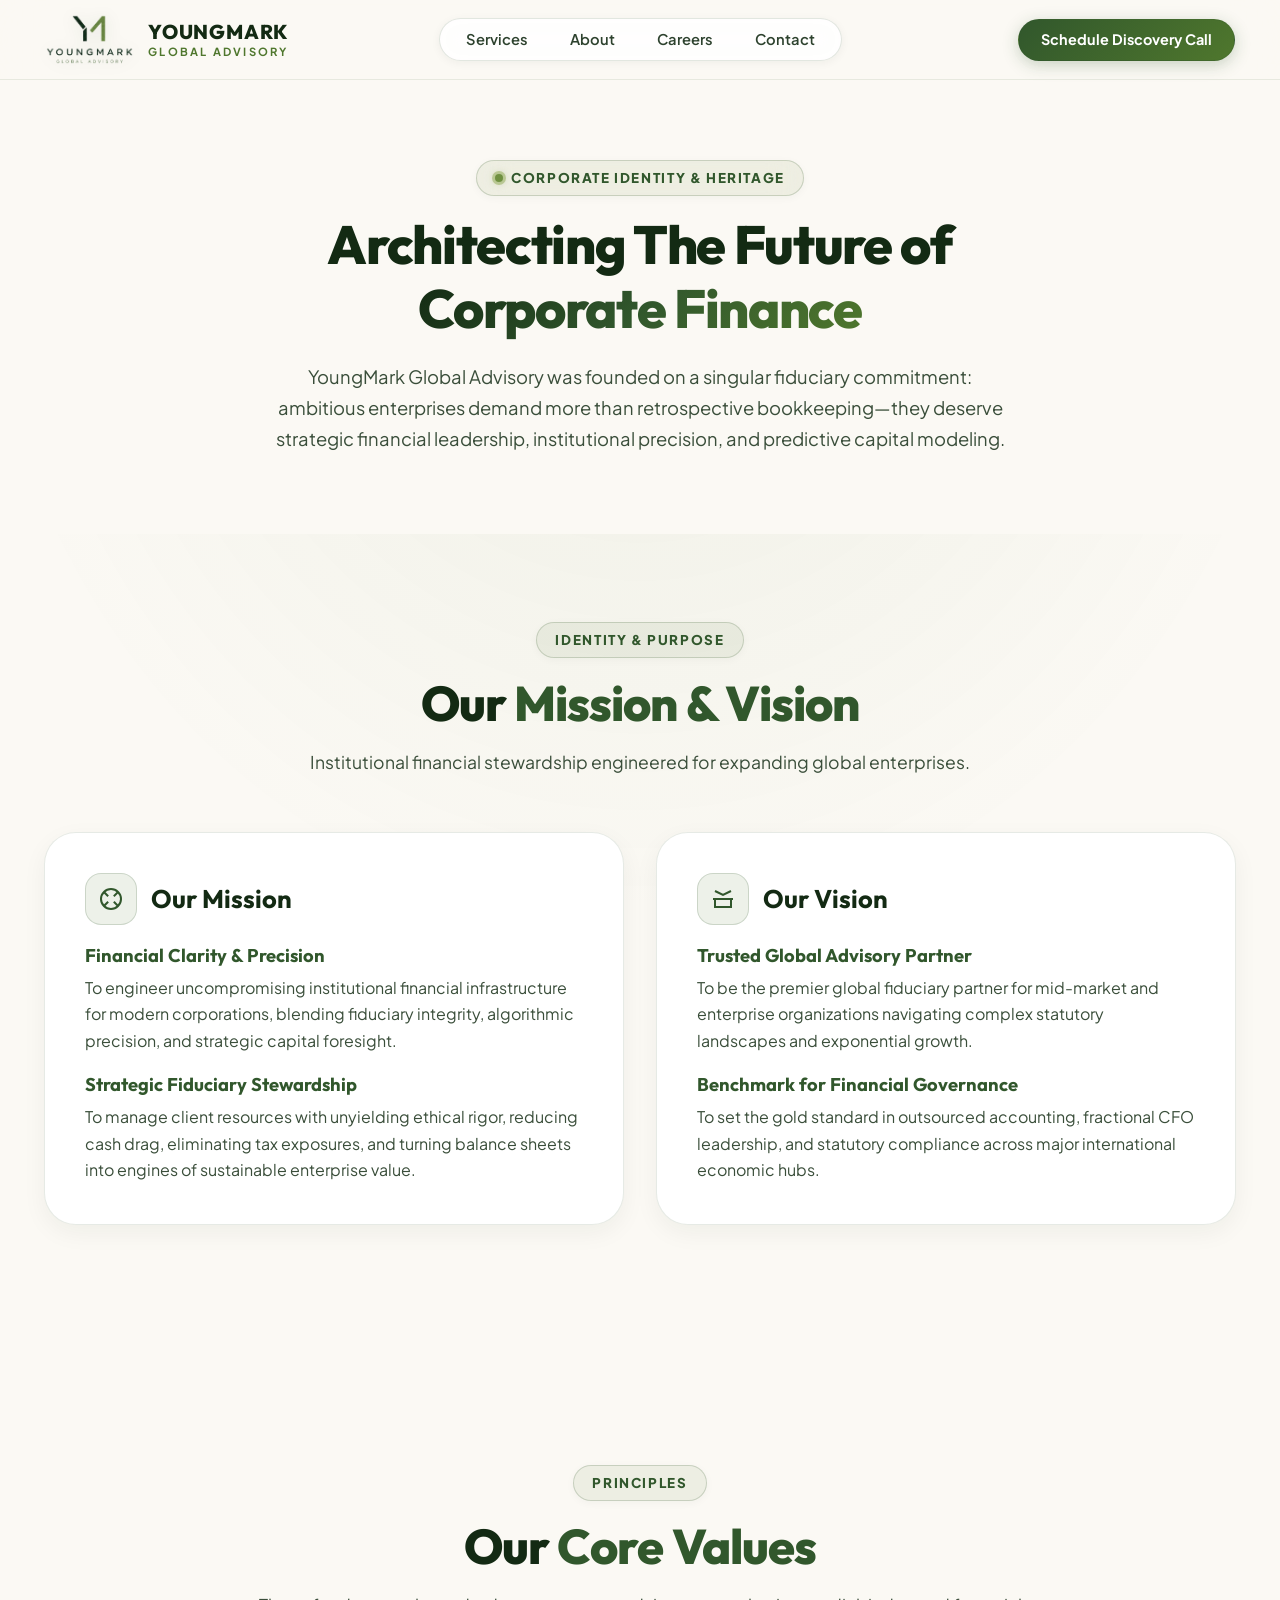
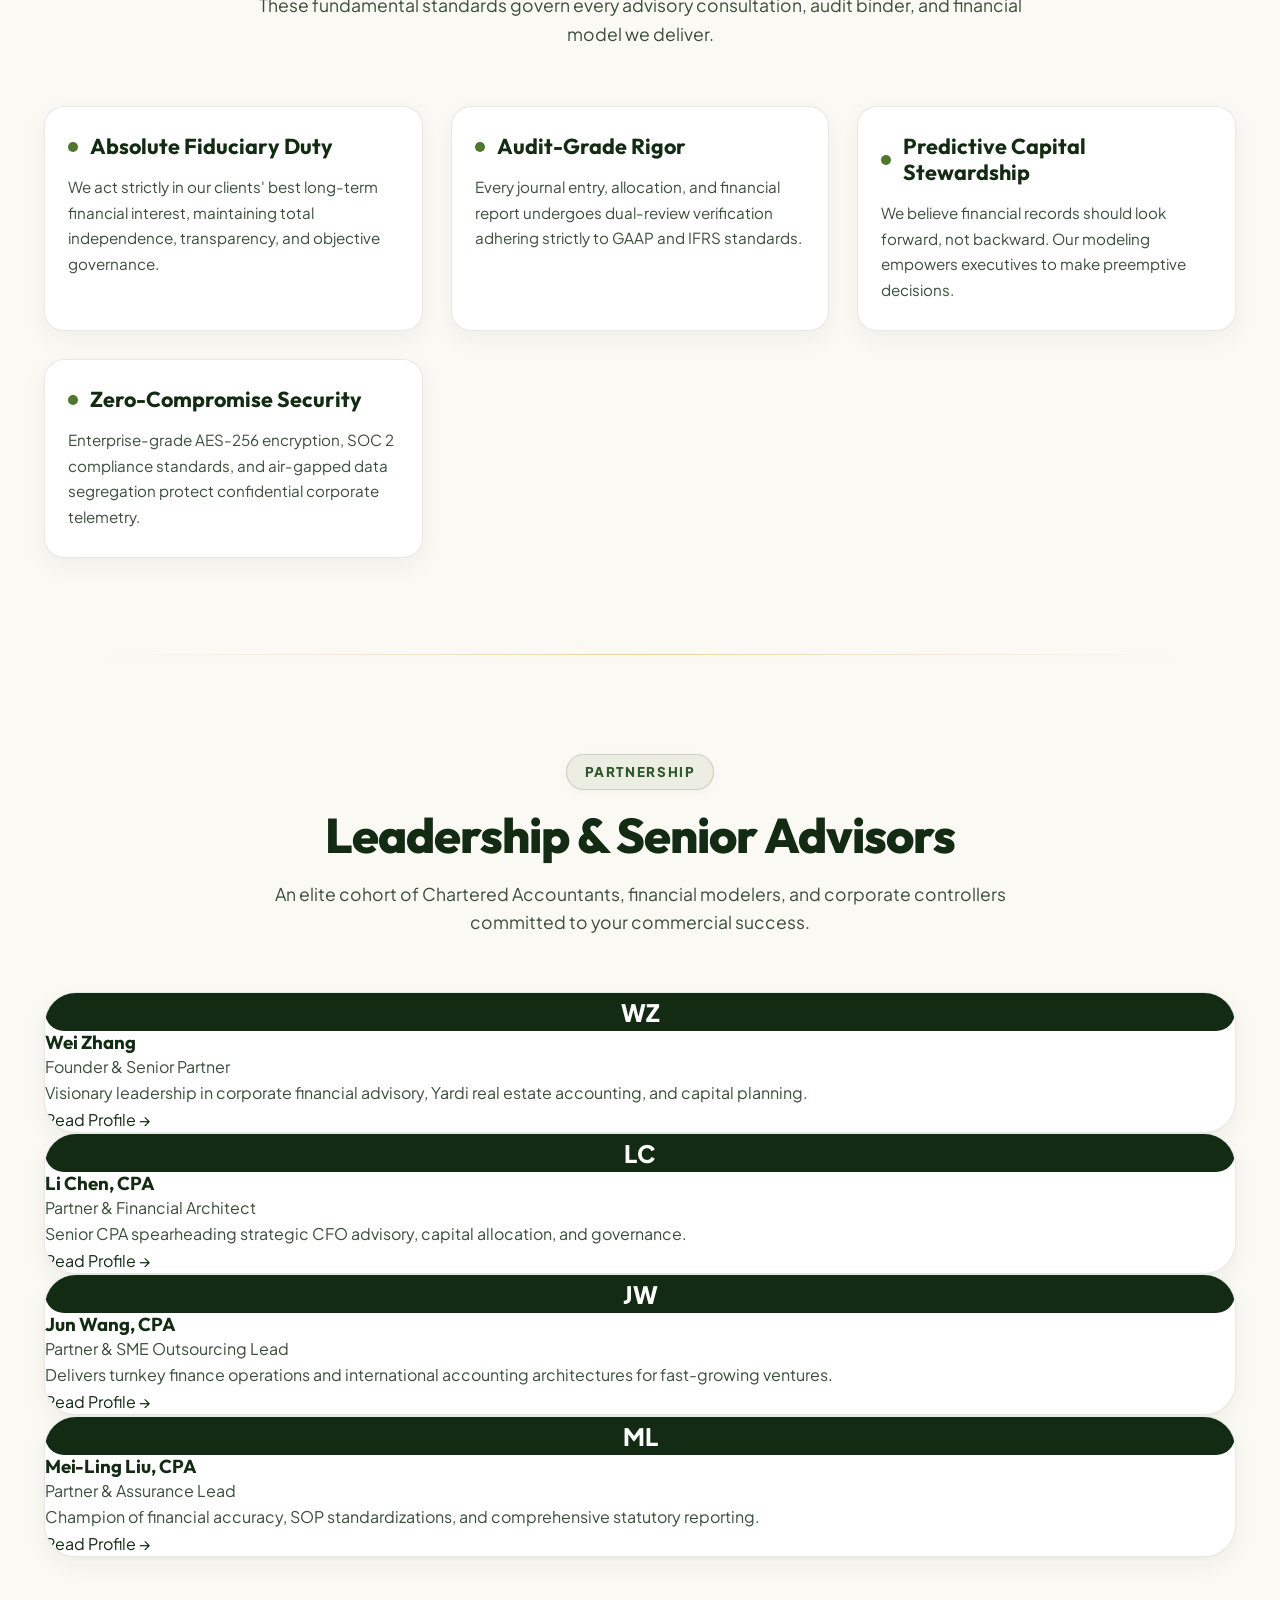
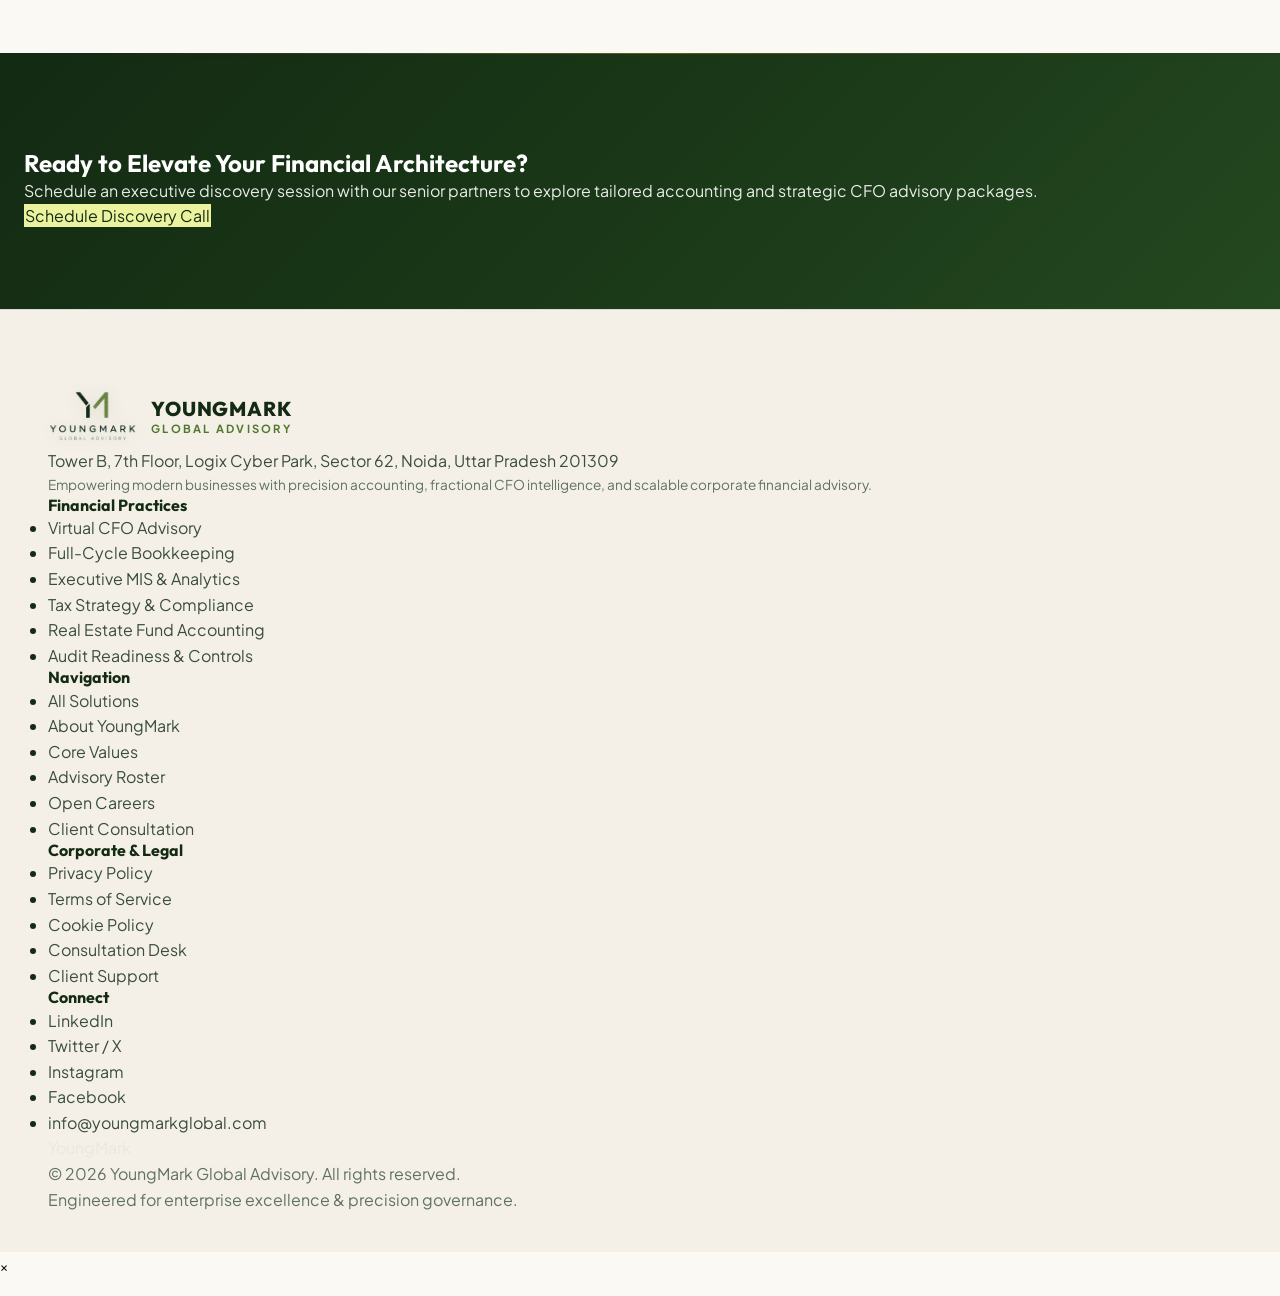
==== commit c0ae73d9: "feat(platforms): overhaul financial platforms grid with new visual design, authentic brand SVGs, pas" ====
--- a/about.html
+++ b/about.html
@@ -5,7 +5,7 @@
   <meta name="viewport" content="width=device-width, initial-scale=1.0">
   <title>About Us - YoungMark Global Advisory</title>
   <meta name="description" content="Learn about YoungMark Global Advisory's mission, fiduciary standards, core financial principles, and our seasoned leadership cohort of Chartered Accountants and corporate controllers.">
-  <link rel="stylesheet" href="css/style.css?v=24.0">
+  <link rel="stylesheet" href="css/style.css?v=27.0">
   <link rel="icon" href="assets/Logo.png" type="image/png">
 </head>
 <body>
@@ -452,7 +452,7 @@
     </div>
   </div>
 
-  <script src="js/site-content.js?v=24.0"></script>
-  <script src="js/main.js?v=24.0"></script>
+  <script src="js/site-content.js?v=27.0"></script>
+  <script src="js/main.js?v=27.0"></script>
 </body>
 </html>
--- a/css/style.css
+++ b/css/style.css
@@ -1702,7 +1702,7 @@
 }
 
 /* ==========================================================================
-   Financial Platforms & Infrastructure Ecosystem (Modern Matrix)
+   Financial Platforms & Infrastructure Ecosystem (Modern Match)
    ========================================================================== */
 .tech-solar-section {
   padding: 100px 0 90px;
@@ -1716,21 +1716,19 @@
   flex-wrap: wrap;
   justify-content: center;
   gap: 12px;
-  margin: 36px auto 48px;
-  max-width: 900px;
+  margin-bottom: 44px;
 }
 
 .platform-tab-btn {
+  font-size: 0.88rem;
+  font-weight: 700;
   padding: 10px 22px;
   border-radius: var(--radius-full);
-  font-size: 0.9rem;
-  font-weight: 700;
+  border: 1px solid var(--border-subtle);
   background: var(--bg-card);
-  border: 1px solid var(--border-subtle);
   color: var(--text-secondary);
   cursor: pointer;
-  transition: all 0.3s cubic-bezier(0.16, 1, 0.3, 1);
-  box-shadow: var(--shadow-sm);
+  transition: var(--transition);
 }
 
 .platform-tab-btn:hover {
@@ -1742,775 +1740,228 @@
 .platform-tab-btn.active {
   background: linear-gradient(135deg, var(--c-forest-green), var(--c-leaf-green));
   color: #FFFFFF;
-  border-color: transparent;
-  box-shadow: 0 6px 20px rgba(49, 87, 44, 0.28);
-}
-
-[data-theme="disabled-dark"] .platform-tab-btn.active {
-  background: linear-gradient(135deg, var(--c-forest-green), var(--c-sage-green));
-  color: #FFFFFF;
+  border-color: var(--c-forest-green);
+  box-shadow: 0 4px 14px rgba(49, 87, 44, 0.25);
 }
 
 .platforms-ecosystem-grid {
-  display: grid;
-  grid-template-columns: repeat(auto-fill, minmax(320px, 1fr));
-  gap: 24px;
-  max-width: 1200px;
-  margin: 0 auto;
+  display: grid !important;
+  grid-template-columns: repeat(3, 1fr) !important;
+  gap: 24px !important;
+  max-width: 1240px !important;
+  margin: 0 auto !important;
+}
+
+@media (max-width: 1024px) {
+  .platforms-ecosystem-grid {
+    grid-template-columns: repeat(2, 1fr) !important;
+  }
+}
+
+@media (max-width: 768px) {
+  .platforms-ecosystem-grid {
+    display: flex !important;
+    flex-direction: row !important;
+    overflow-x: auto !important;
+    scroll-snap-type: x mandatory !important;
+    gap: 16px !important;
+  }
 }
 
 .platform-eco-card {
-  background: var(--bg-card);
-  border: 1px solid var(--border-subtle);
-  border-radius: var(--radius-lg);
-  padding: 28px;
-  display: flex;
-  flex-direction: column;
-  transition: transform 0.35s cubic-bezier(0.16, 1, 0.3, 1), box-shadow 0.35s ease, border-color 0.3s ease, opacity 0.3s ease;
+  position: relative !important;
+  overflow: hidden !important;
+  border-radius: 22px !important;
+  padding: 30px 28px !important;
+  display: flex !important;
+  flex-direction: column !important;
+  justify-content: flex-start !important;
+  min-height: 236px !important;
+  box-shadow: 0 4px 18px rgba(19, 42, 19, 0.04) !important;
+  transition: transform 0.35s cubic-bezier(0.16, 1, 0.3, 1), box-shadow 0.35s ease, border-color 0.3s ease, opacity 0.35s ease !important;
+  z-index: 2 !important;
+}
+
+.platform-eco-card:hover {
+  transform: translateY(-6px) !important;
+  box-shadow: 0 16px 36px rgba(19, 42, 19, 0.09), 0 2px 8px rgba(19, 42, 19, 0.04) !important;
+}
+
+.platform-eco-card > * {
   position: relative;
-  overflow: hidden;
-  box-shadow: var(--shadow-sm);
-}
-
-.platform-eco-card:hover {
-  transform: translateY(-8px) scale(1.02);
-  border-color: var(--c-leaf-green) !important;
-  box-shadow: 0 20px 40px -10px rgba(19, 42, 19, 0.14), 0 0 25px rgba(79, 119, 45, 0.18);
+  z-index: 2;
+}
+
+.platform-card-watermark {
+  position: absolute !important;
+  right: -5px !important;
+  bottom: -5px !important;
+  width: 140px !important;
+  height: 140px !important;
+  pointer-events: none !important;
+  z-index: 1 !important;
+  transition: transform 0.4s cubic-bezier(0.16, 1, 0.3, 1), opacity 0.3s ease !important;
+}
+
+.platform-eco-card:hover .platform-card-watermark {
+  transform: scale(1.06) translate(-2px, -2px) !important;
 }
 
 .platform-card-header {
-  display: flex;
-  align-items: center;
-  justify-content: space-between;
-  margin-bottom: 16px;
-}
-
-.platform-icon-box {
-  width: 48px;
-  height: 48px;
-  border-radius: var(--radius-md);
-  background: linear-gradient(135deg, rgba(49, 87, 44, 0.12), rgba(144, 169, 85, 0.18));
-  color: var(--c-forest-green);
-  display: flex;
-  align-items: center;
-  justify-content: center;
-  font-weight: 800;
-  font-size: 1.15rem;
-  letter-spacing: 0.05em;
-  border: 1px solid rgba(144, 169, 85, 0.25);
-  transition: transform 0.3s ease, background 0.3s ease;
-}
-
-[data-theme="disabled-dark"] .platform-icon-box {
-  color: var(--c-lemon-cream);
-  background: linear-gradient(135deg, rgba(144, 169, 85, 0.2), rgba(49, 87, 44, 0.4));
-}
-
-.platform-eco-card:hover .platform-icon-box {
-  transform: scale(1.1);
-  background: var(--c-forest-green);
-  color: #FFFFFF;
+  display: flex !important;
+  align-items: center !important;
+  justify-content: space-between !important;
+  margin-bottom: 18px !important;
+  width: 100% !important;
+  gap: 12px !important;
+}
+
+.platform-logo-wrap {
+  display: flex !important;
+  align-items: center !important;
+  justify-content: center !important;
+  flex-shrink: 0 !important;
+}
+
+.platform-logo-wrap svg {
+  border-radius: 10px !important;
+  box-shadow: 0 2px 8px rgba(0, 0, 0, 0.06) !important;
+  display: block !important;
 }
 
 .platform-badge-tag {
-  font-size: 0.72rem;
-  font-weight: 800;
-  letter-spacing: 0.08em;
-  padding: 4px 10px;
-  border-radius: var(--radius-full);
-  background: var(--brand-soft);
-  color: var(--c-leaf-green);
-}
-
-[data-theme="disabled-dark"] .platform-badge-tag {
-  background: rgba(144, 169, 85, 0.18);
-  color: var(--c-lemon-cream);
-}
-
-.platform-name {
-  font-size: 1.35rem;
-  font-weight: 700;
-  margin-bottom: 10px;
-  color: var(--text-primary);
-}
-
-.platform-desc {
-  font-size: 0.92rem;
-  color: var(--text-secondary);
-  line-height: 1.6;
-  margin-bottom: 20px;
-  flex-grow: 1;
-}
-
-.platform-card-footer {
-  padding-top: 14px;
-  border-top: 1px solid var(--border-subtle);
-  display: flex;
-  align-items: center;
-  justify-content: space-between;
-}
-
-.platform-metric {
-  font-size: 0.82rem;
-  font-weight: 700;
-  color: var(--c-leaf-green);
-  display: flex;
-  align-items: center;
-  gap: 6px;
-}
-
-[data-theme="disabled-dark"] .platform-metric {
-  color: var(--c-lemon-cream);
-}
-
-.solar-cta-overlay {
-  text-align: center;
-  margin-top: 56px;
-  position: relative;
-  z-index: 5;
-}
-
-/* ==========================================================================
-   Leadership & Team Section
-   ========================================================================== */
-.team-section {
-  padding: 96px 0;
-  background-color: var(--bg-secondary);
-}
-
-.team-grid {
-  display: grid;
-  grid-template-columns: repeat(auto-fit, minmax(270px, 1fr));
-  gap: 28px;
-  margin-top: 48px;
-}
-
-.team-member-card {
-  background: var(--bg-card);
-  border: 1px solid var(--border-subtle);
-  border-radius: var(--radius-lg);
-  padding: 28px 24px;
-  text-align: center;
-  box-shadow: var(--shadow-sm);
-  transition: var(--transition);
-  display: flex;
-  flex-direction: column;
-  align-items: center;
-  cursor: pointer;
-}
-
-.team-member-card:hover {
-  transform: translateY(-6px);
-  border-color: var(--c-sage-green);
-  box-shadow: var(--shadow-lg);
-}
-
-.member-avatar-wrap {
-  width: 96px;
-  height: 96px;
-  border-radius: var(--radius-full);
-  margin-bottom: 18px;
-  position: relative;
-  border: 3px solid var(--c-leaf-green);
-  padding: 3px;
-  background: var(--bg-secondary);
-}
-
-.member-avatar-img {
-  width: 100%;
-  height: 100%;
-  border-radius: var(--radius-full);
-  object-fit: cover;
-  background-color: var(--bg-tertiary);
-}
-
-.member-name {
-  font-size: 1.25rem;
-  font-weight: 700;
-  margin-bottom: 4px;
-}
-
-.member-role {
-  font-size: 0.85rem;
-  font-weight: 600;
-  color: var(--c-forest-green);
-  margin-bottom: 12px;
-}
-
-[data-theme="disabled-dark"] .member-role {
-  color: var(--c-lemon-cream);
-}
-
-.member-snippet {
-  font-size: 0.88rem;
-  color: var(--text-secondary);
-  line-height: 1.5;
-  margin-bottom: 16px;
-}
-
-.member-view-bio {
-  font-size: 0.8rem;
-  font-weight: 700;
-  color: var(--c-leaf-green);
-  display: inline-flex;
-  align-items: center;
-  gap: 4px;
-}
-
-/* ==========================================================================
-   Frequently Asked Questions (FAQ) Section
-   ========================================================================== */
-.faq-section {
-  padding: 96px 0;
-}
-
-.faq-accordion {
-  max-width: 880px;
-  margin: 0 auto;
-  display: flex;
-  flex-direction: column;
-  border-top: 1px solid var(--border-divide);
-}
-
-.faq-item {
-  border-bottom: 1px solid var(--border-divide);
-}
-
-.faq-question-btn {
-  width: 100%;
-  padding: 22px 12px;
-  display: flex;
-  align-items: center;
-  justify-content: space-between;
-  gap: 16px;
-  text-align: left;
-  font-size: 1.1rem;
-  font-weight: 600;
-  color: var(--text-primary);
-  background: transparent;
-  border: none;
-  cursor: pointer;
-  transition: color 0.2s ease;
-}
-
-.faq-question-btn:hover {
-  color: var(--c-forest-green);
-}
-
-[data-theme="disabled-dark"] .faq-question-btn:hover {
-  color: var(--c-lemon-cream);
-}
-
-.faq-toggle-icon {
-  width: 32px;
-  height: 32px;
-  border-radius: var(--radius-full);
-  background: var(--bg-secondary);
-  border: 1px solid var(--border-subtle);
-  display: flex;
-  align-items: center;
-  justify-content: center;
-  flex-shrink: 0;
-  transition: transform 0.28s cubic-bezier(0.16, 1, 0.3, 1), background-color 0.2s ease, color 0.2s ease, border-color 0.2s ease;
-}
-
-.faq-item.active .faq-toggle-icon {
-  transform: rotate(180deg);
-  background: var(--c-forest-green);
-  border-color: var(--c-forest-green);
-  color: #FFFFFF;
-}
-
-[data-theme="disabled-dark"] .faq-item.active .faq-toggle-icon {
-  background: var(--c-lemon-cream);
-  border-color: var(--c-lemon-cream);
-  color: #132A13;
-}
-
-.faq-answer-panel {
-  display: grid;
-  grid-template-rows: 0fr;
-  transition: grid-template-rows 0.28s cubic-bezier(0.16, 1, 0.3, 1);
-}
-
-.faq-item.active .faq-answer-panel {
-  grid-template-rows: 1fr;
-}
-
-.faq-answer-panel p {
-  overflow: hidden;
-  min-height: 0;
-  padding: 0 12px;
-  margin: 0;
-  font-size: 1rem;
-  color: var(--text-secondary);
-  line-height: 1.7;
-  opacity: 0;
-  transform: translateY(-4px);
-  transition: opacity 0.22s ease, transform 0.22s ease, padding 0.28s cubic-bezier(0.16, 1, 0.3, 1);
-}
-
-.faq-item.active .faq-answer-panel p {
-  padding: 0 12px 24px;
-  opacity: 1;
-  transform: translateY(0);
-}
-
-/* ==========================================================================
-   CTA Banner
-   ========================================================================== */
-.cta-banner-section {
-  padding: 80px 24px;
-}
-
-.cta-banner-box {
-  max-width: 1100px;
-  margin: 0 auto;
-  border-radius: var(--radius-xl);
-  background-color: #0D170D;
-  color: #FFFFFF;
-  padding: 68px 32px;
-  text-align: center;
-  position: relative;
-  overflow: hidden;
-  box-shadow: 0 20px 50px rgba(19, 42, 19, 0.4), 0 0 35px rgba(144, 169, 85, 0.25);
-  border: 1px solid rgba(236, 243, 158, 0.25);
-}
-
-.cta-banner-box::before {
-  content: '';
-  position: absolute;
-  inset: -15%;
-  background-image:
-    linear-gradient(180deg, rgba(13, 23, 13, 0.45) 0%, rgba(13, 23, 13, 0.75) 100%),
-    url('../assets/ultravibe-20-dark.webp');
-  background-position: center 35%;
-  background-size: cover;
-  background-repeat: no-repeat;
-  z-index: 0;
-  pointer-events: none;
-  animation: ultravibe-breathe-dark 14s cubic-bezier(0.42, 0, 0.58, 1) infinite alternate;
-  will-change: transform, filter;
-}
-
-.cta-banner-box>* {
-  position: relative;
-  z-index: 1;
-}
-
-.cta-banner-title {
-  font-size: clamp(2rem, 3.5vw, 3rem);
-  color: #FFFFFF;
-  margin-bottom: 18px;
-}
-
-.cta-banner-desc {
-  font-size: 1.15rem;
-  color: rgba(255, 255, 255, 0.9);
-  max-width: 680px;
-  margin: 0 auto 36px;
-  line-height: 1.6;
-}
-
-.btn-banner {
-  display: inline-flex;
-  align-items: center;
-  justify-content: center;
-  padding: 16px 42px;
-  font-size: 1.05rem;
-  font-weight: 700;
-  border-radius: var(--radius-full);
-  background: var(--c-lemon-cream) !important;
-  color: #132A13 !important;
-  border: 1.5px solid var(--c-lemon-cream) !important;
-  box-shadow: 0 6px 24px rgba(0, 0, 0, 0.40), 0 0 20px rgba(236, 243, 158, 0.30) !important;
-  transition: transform 0.25s cubic-bezier(0.16, 1, 0.3, 1),
-    box-shadow 0.25s cubic-bezier(0.16, 1, 0.3, 1),
-    background 0.2s ease,
-    color 0.2s ease,
-    border-color 0.2s ease !important;
-  position: relative;
-  overflow: hidden;
-  line-height: 1;
-  text-decoration: none;
-  cursor: pointer;
-  white-space: nowrap;
-  user-select: none;
-  -webkit-user-select: none;
-}
-
-.btn-banner::after {
-  content: '';
-  position: absolute;
-  top: 0;
-  left: -100%;
-  width: 100%;
-  height: 100%;
-  background: linear-gradient(90deg, transparent, rgba(255, 255, 255, 0.45), transparent);
-  transition: transform 0.65s cubic-bezier(0.16, 1, 0.3, 1);
-  pointer-events: none;
-}
-
-.btn-banner:hover::after {
-  transform: translateX(200%);
-}
-
-.btn-banner:hover {
-  background: #FFFFFF !important;
-  color: #132A13 !important;
-  border-color: #FFFFFF !important;
-  transform: translateY(-2px) !important;
-  box-shadow: 0 10px 32px rgba(0, 0, 0, 0.50), 0 0 32px rgba(255, 255, 255, 0.45) !important;
-}
-
-.btn-banner:active {
-  transform: translateY(0) scale(0.98) !important;
-  transition-duration: 0.1s !important;
-}
-
-/* ==========================================================================
-   Footer
-   ========================================================================== */
-.site-footer {
-  background-color: var(--bg-secondary);
-  padding: 80px 24px 40px;
-  border-top: 1px solid var(--border-divide);
-  position: relative;
-  overflow: hidden;
-}
-
-.footer-top-grid {
-  display: grid;
-  grid-template-columns: 1.5fr 1fr 1fr 1fr 1fr;
-  gap: 48px;
-  margin-bottom: 60px;
-}
-
-.footer-brand-col {
-  display: flex;
-  flex-direction: column;
-  gap: 18px;
-}
-
-.footer-address {
-  font-size: 0.92rem;
-  color: var(--text-secondary);
-  line-height: 1.6;
-}
-
-.footer-col-title {
-  font-size: 1rem;
-  font-weight: 700;
-  margin-bottom: 20px;
-  color: var(--text-primary);
-}
-
-.footer-links-list {
-  list-style: none;
-  display: flex;
-  flex-direction: column;
-  gap: 12px;
-}
-
-.footer-links-list a {
-  font-size: 0.92rem;
-  color: var(--text-secondary);
-  transition: var(--transition);
-}
-
-.footer-links-list a:hover {
-  color: var(--c-forest-green);
-  transform: translateX(3px);
-}
-
-[data-theme="disabled-dark"] .footer-links-list a:hover {
-  color: var(--c-lemon-cream);
-}
-
-.footer-watermark {
-  font-family: var(--font-heading);
-  font-size: clamp(4rem, 13vw, 12rem);
-  font-weight: 900;
-  text-align: center;
-  letter-spacing: -0.04em;
-  color: var(--border-subtle);
-  line-height: 0.9;
-  user-select: none;
-  pointer-events: none;
-  margin-top: 40px;
-}
-
-[data-theme="disabled-dark"] .footer-watermark {
-  color: rgba(255, 255, 255, 0.03);
-}
-
-.footer-bottom-bar {
-  display: flex;
-  align-items: center;
-  justify-content: space-between;
-  padding-top: 24px;
-  border-top: 1px solid var(--border-divide);
-  font-size: 0.85rem;
-  color: var(--text-muted);
-}
-
-/* ==========================================================================
-   Modal Dialogs & Toasts
-   ========================================================================== */
-.modal-backdrop {
-  position: fixed;
-  inset: 0;
-  background: rgba(10, 17, 10, 0.65);
-  backdrop-filter: blur(8px);
-  -webkit-backdrop-filter: blur(8px);
-  z-index: 200;
-  display: flex;
-  align-items: center;
-  justify-content: center;
-  padding: 20px;
-  opacity: 0;
-  pointer-events: none;
-  transition: opacity 0.3s ease;
-}
-
-.modal-backdrop.open {
-  opacity: 1;
-  pointer-events: auto;
-}
-
-.modal-box {
-  background: var(--bg-card);
-  border: 1px solid var(--border-glass);
-  border-radius: var(--radius-xl);
-  max-width: 600px;
-  width: 100%;
-  max-height: 85vh;
-  overflow-y: auto;
-  padding: 36px;
-  box-shadow: var(--shadow-lg);
-  position: relative;
-  transform: scale(0.95);
-  transition: transform 0.3s ease;
-}
-
-.modal-backdrop.open .modal-box {
-  transform: scale(1);
-}
-
-.modal-close-btn {
-  position: absolute;
-  top: 20px;
-  right: 20px;
-  width: 36px;
-  height: 36px;
-  border-radius: var(--radius-full);
-  background: var(--bg-secondary);
-  color: var(--text-secondary);
-  display: flex;
-  align-items: center;
-  justify-content: center;
-  transition: var(--transition);
-}
-
-.modal-close-btn:hover {
-  background: var(--c-dark-green);
-  color: #FFFFFF;
-}
-
-/* Toast */
-.toast-notice {
-  position: fixed;
-  bottom: 24px;
-  right: 24px;
-  z-index: 300;
-  background: var(--c-forest-green);
-  color: #FFFFFF;
-  padding: 14px 24px;
-  border-radius: var(--radius-md);
-  box-shadow: var(--shadow-lg);
-  font-size: 0.92rem;
-  font-weight: 600;
-  display: flex;
-  align-items: center;
-  gap: 12px;
-  transform: translateY(100px);
-  opacity: 0;
-  transition: all 0.35s cubic-bezier(0.16, 1, 0.3, 1);
-}
-
-.toast-notice.show {
-  transform: translateY(0);
-  opacity: 1;
-}
-
-/* ==========================================================================
-   Page-Specific Layouts (Services, About, Careers, Pricing, Contact)
-   ========================================================================== */
-/* Subpage hero architecture is fully defined in Section 1 and Section 7 */
-
-/* Pricing Grids */
-.pricing-grid {
-  display: grid;
-  grid-template-columns: repeat(3, 1fr);
-  gap: 32px;
-  align-items: stretch;
-  margin: 48px 0;
-}
-
-.pricing-card {
-  background: var(--bg-card);
-  border: 1px solid var(--border-subtle);
-  border-radius: var(--radius-xl);
-  padding: 40px 32px;
-  box-shadow: var(--shadow-sm);
-  display: flex;
-  flex-direction: column;
-  position: relative;
-  transition: var(--transition);
-}
-
-.pricing-card:hover {
-  transform: translateY(-6px);
-  box-shadow: var(--shadow-lg);
-  border-color: var(--c-sage-green);
-}
-
-.pricing-card.featured {
-  border-color: var(--c-leaf-green);
-  box-shadow: 0 12px 35px rgba(49, 87, 44, 0.15);
-}
-
-.pricing-card.featured::before {
-  content: 'MOST POPULAR';
-  position: absolute;
-  top: -14px;
-  left: 50%;
-  transform: translateX(-50%);
-  background: var(--c-leaf-green);
-  color: #FFFFFF;
-  font-size: 0.72rem;
-  font-weight: 800;
-  letter-spacing: 0.1em;
-  padding: 4px 16px;
-  border-radius: var(--radius-full);
-}
-
-.pricing-badge {
-  display: inline-block;
-  padding: 6px 16px;
-  border-radius: var(--radius-full);
-  font-size: 0.85rem;
-  font-weight: 700;
-  background: var(--bg-secondary);
-  border: 1px solid var(--border-subtle);
-  margin-bottom: 20px;
-  width: fit-content;
-}
-
-.pricing-price {
-  font-family: var(--font-heading);
-  font-size: 3.2rem;
-  font-weight: 800;
-  color: var(--text-primary);
-  line-height: 1;
-  margin-bottom: 8px;
-}
-
-.pricing-price span {
-  font-size: 1rem;
-  font-weight: 500;
-  color: var(--text-muted);
-}
-
-.pricing-features-list {
-  list-style: none;
-  display: flex;
-  flex-direction: column;
-  gap: 14px;
-  margin: 32px 0;
-  flex-grow: 1;
-}
-
-.pricing-features-list li {
-  display: flex;
-  align-items: flex-start;
-  gap: 12px;
-  font-size: 0.94rem;
-  color: var(--text-secondary);
-}
-
-.pricing-features-list li svg {
-  color: var(--c-leaf-green);
-  flex-shrink: 0;
-  margin-top: 3px;
-}
-
-/* Contact Form & Channels */
-.contact-layout-grid {
-  display: grid;
-  grid-template-columns: 1.2fr 1fr;
-  gap: 56px;
-  padding: 64px 0 96px;
-}
-
-.contact-channels-grid {
-  display: grid;
-  grid-template-columns: repeat(3, 1fr);
-  gap: 28px;
-  padding: 10px 0 32px;
-}
-
-.contact-channels-grid .info-item-card {
-  background: var(--bg-card);
-  border: 1px solid var(--border-subtle);
-  border-radius: var(--radius-xl);
-  padding: 36px 30px;
-  display: flex;
-  flex-direction: column;
-  gap: 20px;
-  transition: all 0.3s cubic-bezier(0.16, 1, 0.3, 1);
-  box-shadow: var(--shadow-sm);
-  position: relative;
-}
-
-.contact-channels-grid .info-item-card:hover {
-  transform: translateY(-4px);
-  border-color: rgba(98, 142, 60, 0.4);
-  box-shadow: 0 16px 36px rgba(0, 0, 0, 0.1);
-}
-
-[data-theme="disabled-dark"] .contact-channels-grid .info-item-card:hover {
-  border-color: rgba(142, 187, 85, 0.4);
-  box-shadow: 0 16px 36px rgba(0, 0, 0, 0.45);
-}
-
-.contact-confidentiality-card {
-  background: var(--bg-card);
-  border: 1px solid var(--border-subtle);
-  border-radius: var(--radius-xl);
-  padding: 32px 36px;
-  margin-top: 12px;
-  display: flex;
-  align-items: center;
-  gap: 24px;
-  box-shadow: var(--shadow-sm);
-  transition: all 0.3s ease;
-}
-
-.contact-confidentiality-card:hover {
-  border-color: rgba(98, 142, 60, 0.35);
-}
-
-@media (max-width: 992px) {
-  .contact-channels-grid {
-    grid-template-columns: 1fr;
-  }
-
-  .contact-confidentiality-card {
-    flex-direction: column;
-    align-items: flex-start;
-    padding: 24px;
-  }
+  font-size: 0.72rem !important;
+  font-weight: 800 !important;
+  letter-spacing: 0.07em !important;
+  padding: 5px 12px !important;
+  border-radius: 9999px !important;
+  text-transform: uppercase !important;
+  display: inline-block !important;
+}
+
+.platform-eco-card .platform-name {
+  font-size: 1.30rem !important;
+  font-weight: 800 !important;
+  color: #132A13 !important;
+  margin-bottom: 10px !important;
+  line-height: 1.25 !important;
+}
+
+.platform-eco-card .platform-desc {
+  font-size: 0.90rem !important;
+  color: #3A4E3A !important;
+  line-height: 1.62 !important;
+  font-weight: 450 !important;
+  margin: 0 !important;
+}
+
+/* Individual Card Palettes (Matching user uploaded image) */
+.tech-solar-section .platform-eco-card.card-netsuite {
+  background: linear-gradient(145deg, #FFFDFB 0%, #FFF3EE 100%) !important;
+  border: 1px solid rgba(232, 65, 37, 0.16) !important;
+}
+.platform-badge-tag.badge-netsuite {
+  background: #FEE8E5 !important;
+  color: #D83B20 !important;
+}
+
+.tech-solar-section .platform-eco-card.card-yardi {
+  background: linear-gradient(145deg, #FDFFFD 0%, #EBF6ED 100%) !important;
+  border: 1px solid rgba(0, 108, 75, 0.16) !important;
+}
+.platform-badge-tag.badge-yardi {
+  background: #E2F4E7 !important;
+  color: #1E6B35 !important;
+}
+
+.tech-solar-section .platform-eco-card.card-quickbooks {
+  background: linear-gradient(145deg, #FDFFFD 0%, #EDF8EF 100%) !important;
+  border: 1px solid rgba(44, 160, 28, 0.16) !important;
+}
+.platform-badge-tag.badge-quickbooks {
+  background: #E3F5E7 !important;
+  color: #237A3B !important;
+}
+
+.tech-solar-section .platform-eco-card.card-sage {
+  background: linear-gradient(145deg, #FDFFFD 0%, #EDF7F0 100%) !important;
+  border: 1px solid rgba(0, 214, 57, 0.18) !important;
+}
+.platform-badge-tag.badge-sage {
+  background: #E1F4E8 !important;
+  color: #1C6E38 !important;
+}
+
+.tech-solar-section .platform-eco-card.card-excel {
+  background: linear-gradient(145deg, #FDFFFD 0%, #EBF5ED 100%) !important;
+  border: 1px solid rgba(16, 124, 65, 0.16) !important;
+}
+.platform-badge-tag.badge-excel {
+  background: #E2F4E9 !important;
+  color: #1B723A !important;
+}
+
+.tech-solar-section .platform-eco-card.card-powerbi {
+  background: linear-gradient(145deg, #FFFFFD 0%, #FFF8E6 100%) !important;
+  border: 1px solid rgba(245, 158, 11, 0.18) !important;
+}
+.platform-badge-tag.badge-powerbi {
+  background: #FFF1D1 !important;
+  color: #9A680C !important;
+}
+
+.tech-solar-section .platform-eco-card.card-xero {
+  background: linear-gradient(145deg, #FDFFFF 0%, #EBF5FC 100%) !important;
+  border: 1px solid rgba(19, 181, 234, 0.18) !important;
+}
+.platform-badge-tag.badge-xero {
+  background: #E0F2FE !important;
+  color: #0284C7 !important;
+}
+
+.tech-solar-section .platform-eco-card.card-bill {
+  background: linear-gradient(145deg, #FFFDFB 0%, #FFF1E6 100%) !important;
+  border: 1px solid rgba(255, 94, 40, 0.16) !important;
+}
+.platform-badge-tag.badge-bill {
+  background: #FFEADF !important;
+  color: #C2410C !important;
+}
+
+.tech-solar-section .platform-eco-card.card-ramp {
+  background: linear-gradient(145deg, #FFFFFD 0%, #FFF8E6 100%) !important;
+  border: 1px solid rgba(255, 208, 0, 0.28) !important;
+}
+.platform-badge-tag.badge-ramp {
+  background: #FEF3C7 !important;
+  color: #B45309 !important;
+}
+
+.tech-solar-section .platform-eco-card.card-zoho {
+  background: linear-gradient(145deg, #FFFDFD 0%, #FFF1EE 100%) !important;
+  border: 1px solid rgba(228, 37, 40, 0.16) !important;
+}
+.platform-badge-tag.badge-zoho {
+  background: #FFE4E6 !important;
+  color: #BE123C !important;
+}
+
+.tech-solar-section .platform-eco-card.card-adp {
+  background: linear-gradient(145deg, #FFFDFD 0%, #FFF0ED 100%) !important;
+  border: 1px solid rgba(208, 39, 29, 0.16) !important;
+}
+.platform-badge-tag.badge-adp {
+  background: #FFE4E6 !important;
+  color: #E11D48 !important;
+}
+
+.tech-solar-section .platform-eco-card.card-erpnext {
+  background: linear-gradient(145deg, #FDFFFF 0%, #EDF4FD 100%) !important;
+  border: 1px solid rgba(0, 137, 255, 0.18) !important;
+}
+.platform-badge-tag.badge-erpnext {
+  background: #E0F2FE !important;
+  color: #0369A1 !important;
 }
 
 .contact-card-box {
@@ -4121,8 +3572,7 @@
 .service-card,
 .how-we-help-section .help-card,
 .industries-section .industry-card-active,
-.platform-eco-card,
-.team-member-card,
+  .team-member-card,
 .stat-box {
   background-color: #FFFFFF !important;
   background: #FFFFFF !important;
@@ -4503,8 +3953,6 @@
 }
 
 .tech-solar-section .platform-eco-card {
-  background: #FFFFFF !important;
-  border: 1px solid rgba(49, 87, 44, 0.12) !important;
   color: #132A13 !important;
   position: relative !important;
   z-index: 10 !important;
@@ -5203,6 +4651,7 @@
   width: 0 !important;
   height: 0 !important;
 }
+
 /* ==========================================================================
    Help Card Visual Stage & Financial Monitors (High Contrast Enforcement)
    ========================================================================== */
@@ -5321,12 +4770,10 @@
   z-index: 3 !important;
   opacity: 0;
   transform: translate3d(-1000px, -1000px, 0);
-  background: radial-gradient(
-    circle closest-side,
-    var(--lens-tint, rgba(200, 150, 46, 0.08)) 0%,
-    rgba(144, 169, 85, 0.04) 45%,
-    rgba(251, 249, 244, 0) 100%
-  ) !important;
+  background: radial-gradient(circle closest-side,
+      var(--lens-tint, rgba(200, 150, 46, 0.08)) 0%,
+      rgba(144, 169, 85, 0.04) 45%,
+      rgba(251, 249, 244, 0) 100%) !important;
   filter: blur(35px);
   will-change: transform, opacity;
   transition: opacity 0.5s cubic-bezier(0.16, 1, 0.3, 1), background 0.8s ease;
@@ -5336,7 +4783,8 @@
   opacity: 1;
 }
 
-@media (hover: none), (pointer: coarse) {
+@media (hover: none),
+(pointer: coarse) {
   .ambient-light-lens {
     display: none !important;
   }
@@ -5348,15 +4796,67 @@
   inset: 0;
   pointer-events: none !important;
   z-index: 1 !important;
-  background: radial-gradient(
-    ellipse at 50% 20%,
-    var(--daylight-glow, rgba(144, 169, 85, 0.05)) 0%,
-    transparent 75%
-  ) !important;
+  background: radial-gradient(ellipse at 50% 20%,
+      var(--daylight-glow, rgba(144, 169, 85, 0.05)) 0%,
+      transparent 75%) !important;
   transition: background 1s cubic-bezier(0.16, 1, 0.3, 1);
   will-change: background;
 }
 
-
-
-
+/* ==========================================================================
+   Career Openings & Job Cards (Ultra-High Contrast Enforcement)
+   ========================================================================== */
+.careers-openings-section {
+  background: var(--canvas-bg, #FBF9F4) !important;
+  background-color: var(--canvas-bg, #FBF9F4) !important;
+  border-top: 1px solid rgba(19, 42, 19, 0.08) !important;
+  border-bottom: 1px solid rgba(19, 42, 19, 0.08) !important;
+}
+
+.careers-openings-grid .spotlight-card,
+.career-job-card {
+  background: #FFFFFF !important;
+  background-color: #FFFFFF !important;
+  border: 1px solid rgba(19, 42, 19, 0.12) !important;
+  box-shadow: 0 4px 20px rgba(19, 42, 19, 0.06) !important;
+}
+
+.careers-openings-grid .spotlight-card h3,
+.career-job-card h3 {
+  color: #132A13 !important;
+  font-weight: 800 !important;
+}
+
+.careers-openings-grid .spotlight-card p,
+.career-job-card p {
+  color: #243823 !important;
+  font-weight: 450 !important;
+}
+
+/* Department pill badge */
+.careers-openings-grid .spotlight-card span[style*="border-radius: 9999px"]:first-child,
+.career-job-card span[style*="border-radius: 9999px"]:first-child {
+  color: #1E3F1D !important;
+  background: rgba(49, 87, 44, 0.08) !important;
+  border: 1px solid rgba(49, 87, 44, 0.22) !important;
+  font-weight: 700 !important;
+}
+
+/* Full-Time text */
+.careers-openings-grid .spotlight-card span:nth-child(2),
+.career-job-card span:nth-child(2) {
+  color: #31572C !important;
+  font-weight: 700 !important;
+}
+
+/* Perks banner box */
+.careers-openings-grid .spotlight-card div[style*="✦"],
+.careers-openings-grid .spotlight-card div[style*="margin-bottom: 20px"],
+.careers-openings-grid .spotlight-card div[style*="margin-bottom: 22px"],
+.career-job-card div[style*="✦"] {
+  color: #1A3817 !important;
+  background: #F4EEDF !important;
+  border: 1px solid rgba(180, 140, 40, 0.35) !important;
+  font-weight: 600 !important;
+  line-height: 1.55 !important;
+}
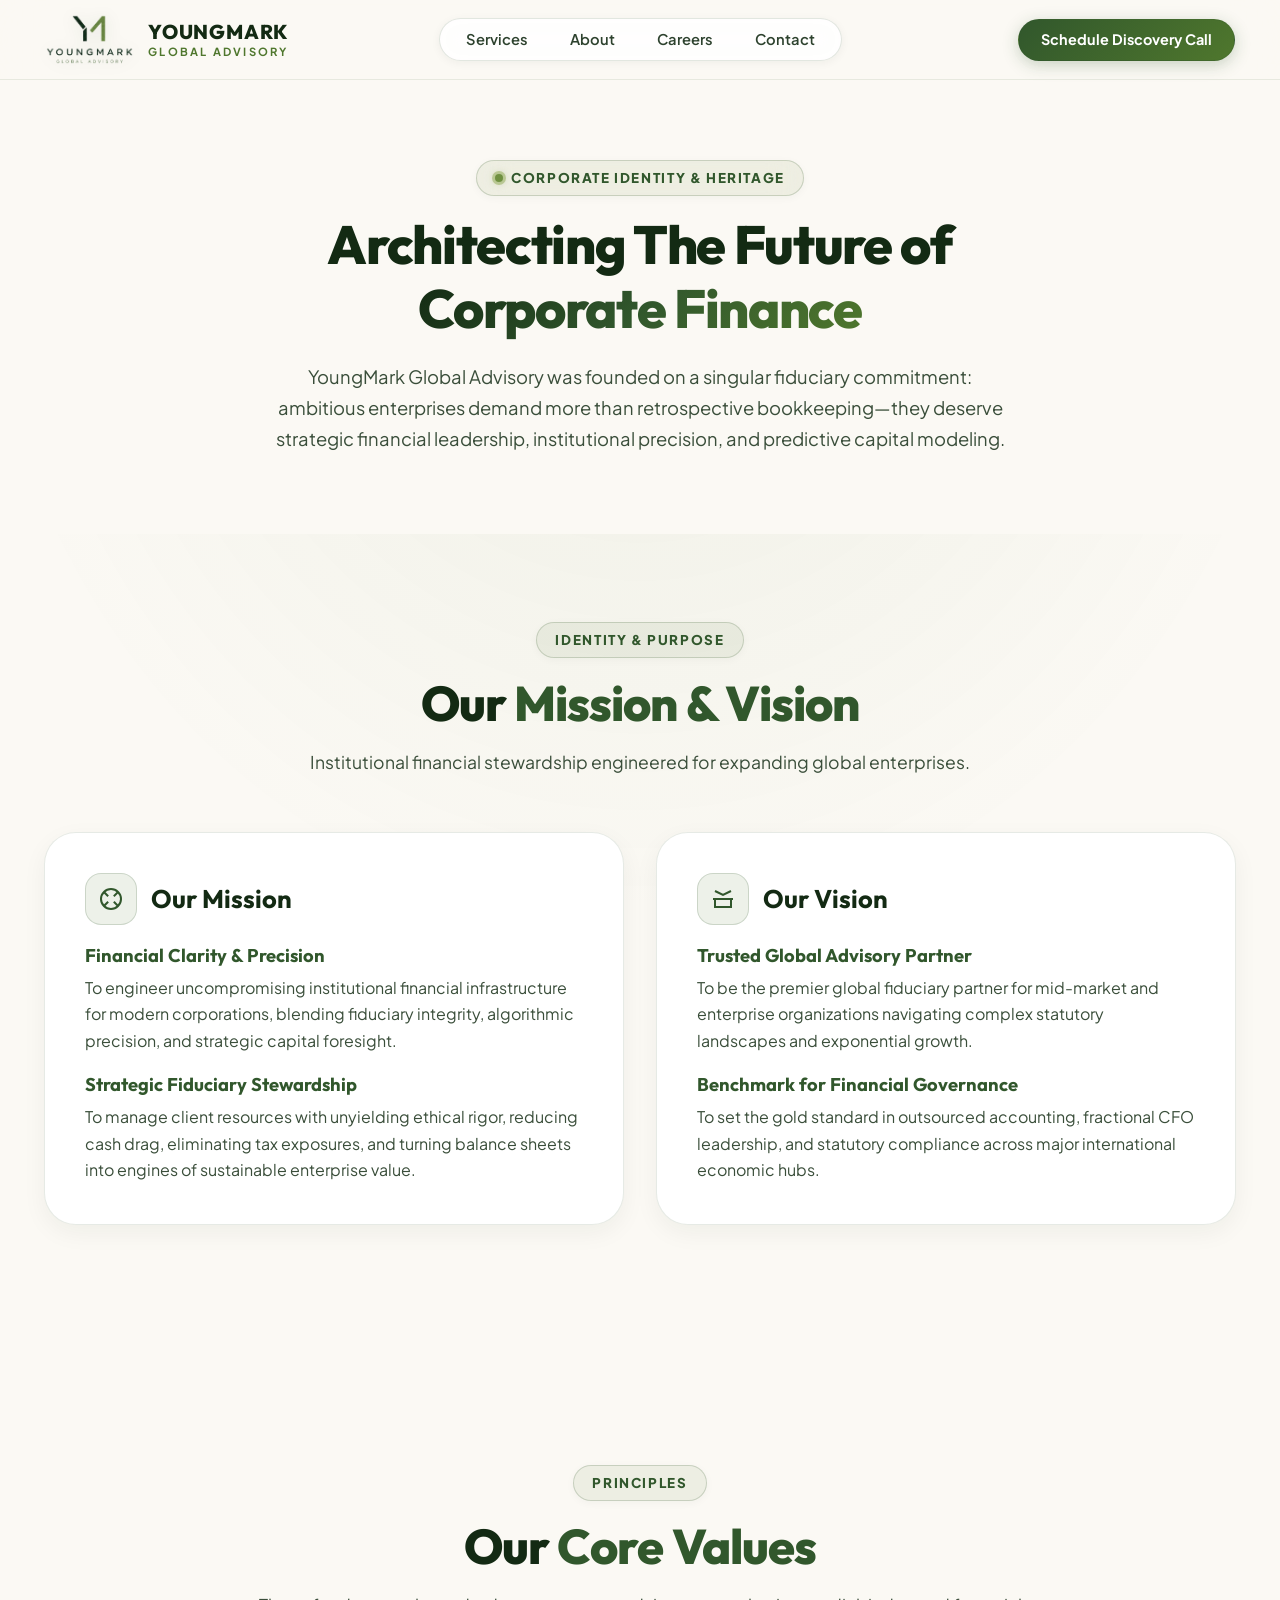
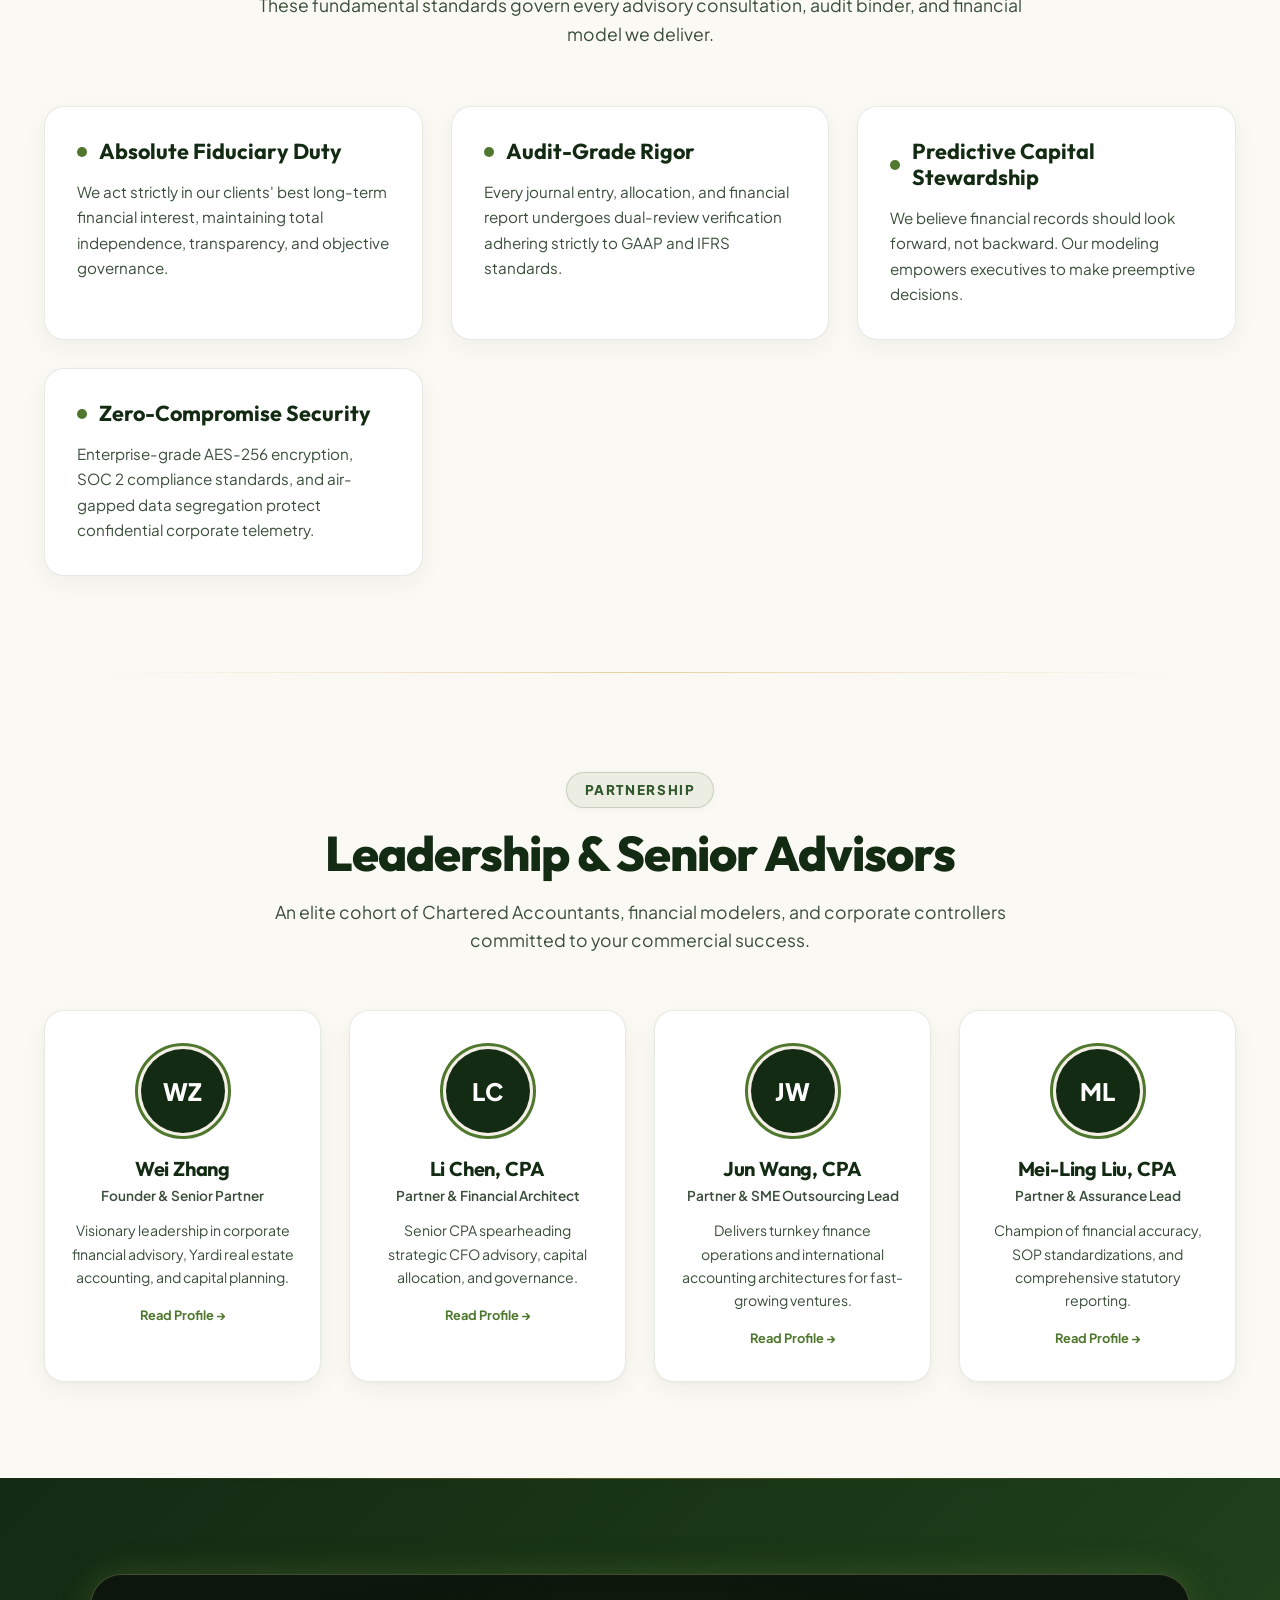
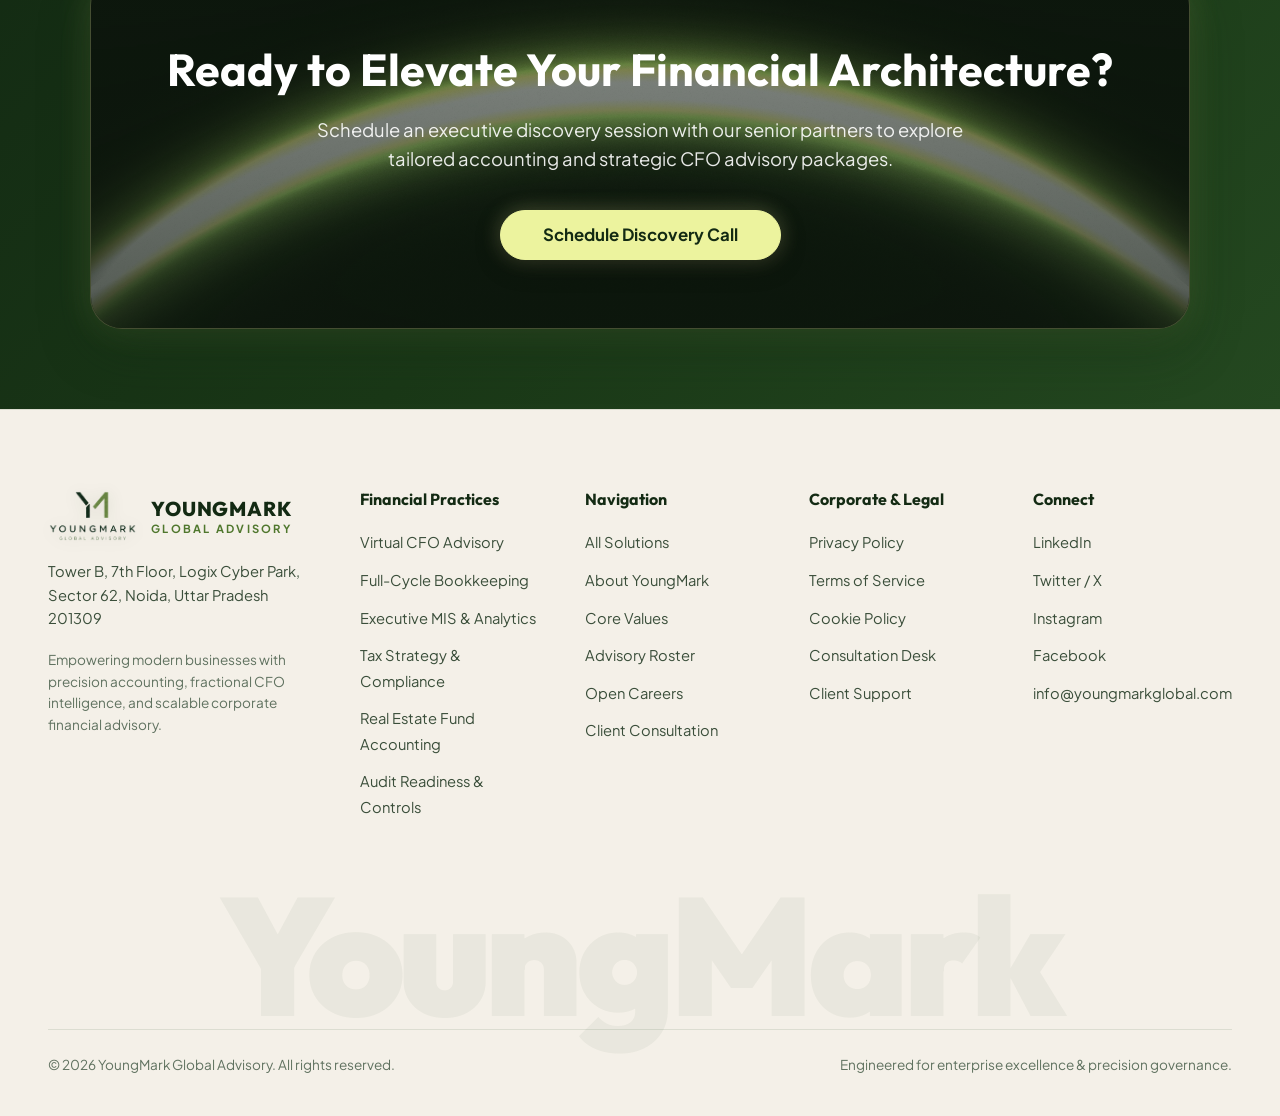
==== commit af21e2a4: "fix(team): restore complete team grid layout, circular avatar sizing, and section styles" ====
--- a/about.html
+++ b/about.html
@@ -5,7 +5,7 @@
   <meta name="viewport" content="width=device-width, initial-scale=1.0">
   <title>About Us - YoungMark Global Advisory</title>
   <meta name="description" content="Learn about YoungMark Global Advisory's mission, fiduciary standards, core financial principles, and our seasoned leadership cohort of Chartered Accountants and corporate controllers.">
-  <link rel="stylesheet" href="css/style.css?v=27.0">
+  <link rel="stylesheet" href="css/style.css?v=28.0">
   <link rel="icon" href="assets/Logo.png" type="image/png">
 </head>
 <body>
@@ -452,7 +452,7 @@
     </div>
   </div>
 
-  <script src="js/site-content.js?v=27.0"></script>
-  <script src="js/main.js?v=27.0"></script>
+  <script src="js/site-content.js?v=28.0"></script>
+  <script src="js/main.js?v=28.0"></script>
 </body>
 </html>
--- a/css/style.css
+++ b/css/style.css
@@ -1962,6 +1962,677 @@
 .platform-badge-tag.badge-erpnext {
   background: #E0F2FE !important;
   color: #0369A1 !important;
+}
+
+.solar-cta-overlay {
+  text-align: center;
+  margin-top: 56px;
+  position: relative;
+  z-index: 5;
+}
+
+/* ==========================================================================
+   Leadership & Team Section
+   ========================================================================== */
+.team-section {
+  padding: 96px 0;
+  background-color: var(--bg-secondary);
+}
+
+.team-grid {
+  display: grid !important;
+  grid-template-columns: repeat(4, 1fr) !important;
+  gap: 28px !important;
+  margin-top: 48px !important;
+  max-width: 1240px !important;
+  margin-left: auto !important;
+  margin-right: auto !important;
+}
+
+@media (max-width: 1024px) {
+  .team-grid {
+    grid-template-columns: repeat(2, 1fr) !important;
+  }
+}
+
+.team-member-card {
+  background: var(--bg-card) !important;
+  background-color: #FFFFFF !important;
+  border: 1px solid var(--border-subtle) !important;
+  border-radius: var(--radius-lg) !important;
+  padding: 32px 24px !important;
+  text-align: center !important;
+  box-shadow: var(--shadow-sm) !important;
+  transition: var(--transition) !important;
+  display: flex !important;
+  flex-direction: column !important;
+  align-items: center !important;
+  cursor: pointer !important;
+  position: relative !important;
+  overflow: hidden !important;
+}
+
+.team-member-card:hover {
+  transform: translateY(-6px);
+  border-color: var(--c-sage-green);
+  box-shadow: var(--shadow-lg);
+}
+
+.member-avatar-wrap {
+  width: 96px !important;
+  height: 96px !important;
+  min-width: 96px !important;
+  min-height: 96px !important;
+  max-width: 96px !important;
+  max-height: 96px !important;
+  border-radius: 9999px !important;
+  margin: 0 auto 18px auto !important;
+  position: relative !important;
+  border: 3px solid var(--c-leaf-green) !important;
+  padding: 3px !important;
+  background: var(--bg-secondary) !important;
+  display: flex !important;
+  align-items: center !important;
+  justify-content: center !important;
+  flex-shrink: 0 !important;
+  overflow: hidden !important;
+}
+
+.member-avatar-img {
+  width: 100%;
+  height: 100%;
+  border-radius: var(--radius-full);
+  object-fit: cover;
+  background-color: var(--bg-tertiary);
+}
+
+.member-name {
+  font-size: 1.25rem;
+  font-weight: 700;
+  margin-bottom: 4px;
+}
+
+.member-role {
+  font-size: 0.85rem;
+  font-weight: 600;
+  color: var(--c-forest-green);
+  margin-bottom: 12px;
+}
+
+[data-theme="disabled-dark"] .member-role {
+  color: var(--c-lemon-cream);
+}
+
+.member-snippet {
+  font-size: 0.88rem;
+  color: var(--text-secondary);
+  line-height: 1.5;
+  margin-bottom: 16px;
+}
+
+.member-view-bio {
+  font-size: 0.8rem;
+  font-weight: 700;
+  color: var(--c-leaf-green);
+  display: inline-flex;
+  align-items: center;
+  gap: 4px;
+}
+
+/* ==========================================================================
+   Frequently Asked Questions (FAQ) Section
+   ========================================================================== */
+.faq-section {
+  padding: 96px 0;
+}
+
+.faq-accordion {
+  max-width: 880px;
+  margin: 0 auto;
+  display: flex;
+  flex-direction: column;
+  border-top: 1px solid var(--border-divide);
+}
+
+.faq-item {
+  border-bottom: 1px solid var(--border-divide);
+}
+
+.faq-question-btn {
+  width: 100%;
+  padding: 22px 12px;
+  display: flex;
+  align-items: center;
+  justify-content: space-between;
+  gap: 16px;
+  text-align: left;
+  font-size: 1.1rem;
+  font-weight: 600;
+  color: var(--text-primary);
+  background: transparent;
+  border: none;
+  cursor: pointer;
+  transition: color 0.2s ease;
+}
+
+.faq-question-btn:hover {
+  color: var(--c-forest-green);
+}
+
+[data-theme="disabled-dark"] .faq-question-btn:hover {
+  color: var(--c-lemon-cream);
+}
+
+.faq-toggle-icon {
+  width: 32px;
+  height: 32px;
+  border-radius: var(--radius-full);
+  background: var(--bg-secondary);
+  border: 1px solid var(--border-subtle);
+  display: flex;
+  align-items: center;
+  justify-content: center;
+  flex-shrink: 0;
+  transition: transform 0.28s cubic-bezier(0.16, 1, 0.3, 1), background-color 0.2s ease, color 0.2s ease, border-color 0.2s ease;
+}
+
+.faq-item.active .faq-toggle-icon {
+  transform: rotate(180deg);
+  background: var(--c-forest-green);
+  border-color: var(--c-forest-green);
+  color: #FFFFFF;
+}
+
+[data-theme="disabled-dark"] .faq-item.active .faq-toggle-icon {
+  background: var(--c-lemon-cream);
+  border-color: var(--c-lemon-cream);
+  color: #132A13;
+}
+
+.faq-answer-panel {
+  display: grid;
+  grid-template-rows: 0fr;
+  transition: grid-template-rows 0.28s cubic-bezier(0.16, 1, 0.3, 1);
+}
+
+.faq-item.active .faq-answer-panel {
+  grid-template-rows: 1fr;
+}
+
+.faq-answer-panel p {
+  overflow: hidden;
+  min-height: 0;
+  padding: 0 12px;
+  margin: 0;
+  font-size: 1rem;
+  color: var(--text-secondary);
+  line-height: 1.7;
+  opacity: 0;
+  transform: translateY(-4px);
+  transition: opacity 0.22s ease, transform 0.22s ease, padding 0.28s cubic-bezier(0.16, 1, 0.3, 1);
+}
+
+.faq-item.active .faq-answer-panel p {
+  padding: 0 12px 24px;
+  opacity: 1;
+  transform: translateY(0);
+}
+
+/* ==========================================================================
+   CTA Banner
+   ========================================================================== */
+.cta-banner-section {
+  padding: 80px 24px;
+}
+
+.cta-banner-box {
+  max-width: 1100px;
+  margin: 0 auto;
+  border-radius: var(--radius-xl);
+  background-color: #0D170D;
+  color: #FFFFFF;
+  padding: 68px 32px;
+  text-align: center;
+  position: relative;
+  overflow: hidden;
+  box-shadow: 0 20px 50px rgba(19, 42, 19, 0.4), 0 0 35px rgba(144, 169, 85, 0.25);
+  border: 1px solid rgba(236, 243, 158, 0.25);
+}
+
+.cta-banner-box::before {
+  content: '';
+  position: absolute;
+  inset: -15%;
+  background-image:
+    linear-gradient(180deg, rgba(13, 23, 13, 0.45) 0%, rgba(13, 23, 13, 0.75) 100%),
+    url('../assets/ultravibe-20-dark.webp');
+  background-position: center 35%;
+  background-size: cover;
+  background-repeat: no-repeat;
+  z-index: 0;
+  pointer-events: none;
+  animation: ultravibe-breathe-dark 14s cubic-bezier(0.42, 0, 0.58, 1) infinite alternate;
+  will-change: transform, filter;
+}
+
+.cta-banner-box>* {
+  position: relative;
+  z-index: 1;
+}
+
+.cta-banner-title {
+  font-size: clamp(2rem, 3.5vw, 3rem);
+  color: #FFFFFF;
+  margin-bottom: 18px;
+}
+
+.cta-banner-desc {
+  font-size: 1.15rem;
+  color: rgba(255, 255, 255, 0.9);
+  max-width: 680px;
+  margin: 0 auto 36px;
+  line-height: 1.6;
+}
+
+.btn-banner {
+  display: inline-flex;
+  align-items: center;
+  justify-content: center;
+  padding: 16px 42px;
+  font-size: 1.05rem;
+  font-weight: 700;
+  border-radius: var(--radius-full);
+  background: var(--c-lemon-cream) !important;
+  color: #132A13 !important;
+  border: 1.5px solid var(--c-lemon-cream) !important;
+  box-shadow: 0 6px 24px rgba(0, 0, 0, 0.40), 0 0 20px rgba(236, 243, 158, 0.30) !important;
+  transition: transform 0.25s cubic-bezier(0.16, 1, 0.3, 1),
+    box-shadow 0.25s cubic-bezier(0.16, 1, 0.3, 1),
+    background 0.2s ease,
+    color 0.2s ease,
+    border-color 0.2s ease !important;
+  position: relative;
+  overflow: hidden;
+  line-height: 1;
+  text-decoration: none;
+  cursor: pointer;
+  white-space: nowrap;
+  user-select: none;
+  -webkit-user-select: none;
+}
+
+.btn-banner::after {
+  content: '';
+  position: absolute;
+  top: 0;
+  left: -100%;
+  width: 100%;
+  height: 100%;
+  background: linear-gradient(90deg, transparent, rgba(255, 255, 255, 0.45), transparent);
+  transition: transform 0.65s cubic-bezier(0.16, 1, 0.3, 1);
+  pointer-events: none;
+}
+
+.btn-banner:hover::after {
+  transform: translateX(200%);
+}
+
+.btn-banner:hover {
+  background: #FFFFFF !important;
+  color: #132A13 !important;
+  border-color: #FFFFFF !important;
+  transform: translateY(-2px) !important;
+  box-shadow: 0 10px 32px rgba(0, 0, 0, 0.50), 0 0 32px rgba(255, 255, 255, 0.45) !important;
+}
+
+.btn-banner:active {
+  transform: translateY(0) scale(0.98) !important;
+  transition-duration: 0.1s !important;
+}
+
+/* ==========================================================================
+   Footer
+   ========================================================================== */
+.site-footer {
+  background-color: var(--bg-secondary);
+  padding: 80px 24px 40px;
+  border-top: 1px solid var(--border-divide);
+  position: relative;
+  overflow: hidden;
+}
+
+.footer-top-grid {
+  display: grid;
+  grid-template-columns: 1.5fr 1fr 1fr 1fr 1fr;
+  gap: 48px;
+  margin-bottom: 60px;
+}
+
+.footer-brand-col {
+  display: flex;
+  flex-direction: column;
+  gap: 18px;
+}
+
+.footer-address {
+  font-size: 0.92rem;
+  color: var(--text-secondary);
+  line-height: 1.6;
+}
+
+.footer-col-title {
+  font-size: 1rem;
+  font-weight: 700;
+  margin-bottom: 20px;
+  color: var(--text-primary);
+}
+
+.footer-links-list {
+  list-style: none;
+  display: flex;
+  flex-direction: column;
+  gap: 12px;
+}
+
+.footer-links-list a {
+  font-size: 0.92rem;
+  color: var(--text-secondary);
+  transition: var(--transition);
+}
+
+.footer-links-list a:hover {
+  color: var(--c-forest-green);
+  transform: translateX(3px);
+}
+
+[data-theme="disabled-dark"] .footer-links-list a:hover {
+  color: var(--c-lemon-cream);
+}
+
+.footer-watermark {
+  font-family: var(--font-heading);
+  font-size: clamp(4rem, 13vw, 12rem);
+  font-weight: 900;
+  text-align: center;
+  letter-spacing: -0.04em;
+  color: var(--border-subtle);
+  line-height: 0.9;
+  user-select: none;
+  pointer-events: none;
+  margin-top: 40px;
+}
+
+[data-theme="disabled-dark"] .footer-watermark {
+  color: rgba(255, 255, 255, 0.03);
+}
+
+.footer-bottom-bar {
+  display: flex;
+  align-items: center;
+  justify-content: space-between;
+  padding-top: 24px;
+  border-top: 1px solid var(--border-divide);
+  font-size: 0.85rem;
+  color: var(--text-muted);
+}
+
+/* ==========================================================================
+   Modal Dialogs & Toasts
+   ========================================================================== */
+.modal-backdrop {
+  position: fixed;
+  inset: 0;
+  background: rgba(10, 17, 10, 0.65);
+  backdrop-filter: blur(8px);
+  -webkit-backdrop-filter: blur(8px);
+  z-index: 200;
+  display: flex;
+  align-items: center;
+  justify-content: center;
+  padding: 20px;
+  opacity: 0;
+  pointer-events: none;
+  transition: opacity 0.3s ease;
+}
+
+.modal-backdrop.open {
+  opacity: 1;
+  pointer-events: auto;
+}
+
+.modal-box {
+  background: var(--bg-card);
+  border: 1px solid var(--border-glass);
+  border-radius: var(--radius-xl);
+  max-width: 600px;
+  width: 100%;
+  max-height: 85vh;
+  overflow-y: auto;
+  padding: 36px;
+  box-shadow: var(--shadow-lg);
+  position: relative;
+  transform: scale(0.95);
+  transition: transform 0.3s ease;
+}
+
+.modal-backdrop.open .modal-box {
+  transform: scale(1);
+}
+
+.modal-close-btn {
+  position: absolute;
+  top: 20px;
+  right: 20px;
+  width: 36px;
+  height: 36px;
+  border-radius: var(--radius-full);
+  background: var(--bg-secondary);
+  color: var(--text-secondary);
+  display: flex;
+  align-items: center;
+  justify-content: center;
+  transition: var(--transition);
+}
+
+.modal-close-btn:hover {
+  background: var(--c-dark-green);
+  color: #FFFFFF;
+}
+
+/* Toast */
+.toast-notice {
+  position: fixed;
+  bottom: 24px;
+  right: 24px;
+  z-index: 300;
+  background: var(--c-forest-green);
+  color: #FFFFFF;
+  padding: 14px 24px;
+  border-radius: var(--radius-md);
+  box-shadow: var(--shadow-lg);
+  font-size: 0.92rem;
+  font-weight: 600;
+  display: flex;
+  align-items: center;
+  gap: 12px;
+  transform: translateY(100px);
+  opacity: 0;
+  transition: all 0.35s cubic-bezier(0.16, 1, 0.3, 1);
+}
+
+.toast-notice.show {
+  transform: translateY(0);
+  opacity: 1;
+}
+
+/* ==========================================================================
+   Page-Specific Layouts (Services, About, Careers, Pricing, Contact)
+   ========================================================================== */
+/* Subpage hero architecture is fully defined in Section 1 and Section 7 */
+
+/* Pricing Grids */
+.pricing-grid {
+  display: grid;
+  grid-template-columns: repeat(3, 1fr);
+  gap: 32px;
+  align-items: stretch;
+  margin: 48px 0;
+}
+
+.pricing-card {
+  background: var(--bg-card);
+  border: 1px solid var(--border-subtle);
+  border-radius: var(--radius-xl);
+  padding: 40px 32px;
+  box-shadow: var(--shadow-sm);
+  display: flex;
+  flex-direction: column;
+  position: relative;
+  transition: var(--transition);
+}
+
+.pricing-card:hover {
+  transform: translateY(-6px);
+  box-shadow: var(--shadow-lg);
+  border-color: var(--c-sage-green);
+}
+
+.pricing-card.featured {
+  border-color: var(--c-leaf-green);
+  box-shadow: 0 12px 35px rgba(49, 87, 44, 0.15);
+}
+
+.pricing-card.featured::before {
+  content: 'MOST POPULAR';
+  position: absolute;
+  top: -14px;
+  left: 50%;
+  transform: translateX(-50%);
+  background: var(--c-leaf-green);
+  color: #FFFFFF;
+  font-size: 0.72rem;
+  font-weight: 800;
+  letter-spacing: 0.1em;
+  padding: 4px 16px;
+  border-radius: var(--radius-full);
+}
+
+.pricing-badge {
+  display: inline-block;
+  padding: 6px 16px;
+  border-radius: var(--radius-full);
+  font-size: 0.85rem;
+  font-weight: 700;
+  background: var(--bg-secondary);
+  border: 1px solid var(--border-subtle);
+  margin-bottom: 20px;
+  width: fit-content;
+}
+
+.pricing-price {
+  font-family: var(--font-heading);
+  font-size: 3.2rem;
+  font-weight: 800;
+  color: var(--text-primary);
+  line-height: 1;
+  margin-bottom: 8px;
+}
+
+.pricing-price span {
+  font-size: 1rem;
+  font-weight: 500;
+  color: var(--text-muted);
+}
+
+.pricing-features-list {
+  list-style: none;
+  display: flex;
+  flex-direction: column;
+  gap: 14px;
+  margin: 32px 0;
+  flex-grow: 1;
+}
+
+.pricing-features-list li {
+  display: flex;
+  align-items: flex-start;
+  gap: 12px;
+  font-size: 0.94rem;
+  color: var(--text-secondary);
+}
+
+.pricing-features-list li svg {
+  color: var(--c-leaf-green);
+  flex-shrink: 0;
+  margin-top: 3px;
+}
+
+/* Contact Form & Channels */
+.contact-layout-grid {
+  display: grid;
+  grid-template-columns: 1.2fr 1fr;
+  gap: 56px;
+  padding: 64px 0 96px;
+}
+
+.contact-channels-grid {
+  display: grid;
+  grid-template-columns: repeat(3, 1fr);
+  gap: 28px;
+  padding: 10px 0 32px;
+}
+
+.contact-channels-grid .info-item-card {
+  background: var(--bg-card);
+  border: 1px solid var(--border-subtle);
+  border-radius: var(--radius-xl);
+  padding: 36px 30px;
+  display: flex;
+  flex-direction: column;
+  gap: 20px;
+  transition: all 0.3s cubic-bezier(0.16, 1, 0.3, 1);
+  box-shadow: var(--shadow-sm);
+  position: relative;
+}
+
+.contact-channels-grid .info-item-card:hover {
+  transform: translateY(-4px);
+  border-color: rgba(98, 142, 60, 0.4);
+  box-shadow: 0 16px 36px rgba(0, 0, 0, 0.1);
+}
+
+[data-theme="disabled-dark"] .contact-channels-grid .info-item-card:hover {
+  border-color: rgba(142, 187, 85, 0.4);
+  box-shadow: 0 16px 36px rgba(0, 0, 0, 0.45);
+}
+
+.contact-confidentiality-card {
+  background: var(--bg-card);
+  border: 1px solid var(--border-subtle);
+  border-radius: var(--radius-xl);
+  padding: 32px 36px;
+  margin-top: 12px;
+  display: flex;
+  align-items: center;
+  gap: 24px;
+  box-shadow: var(--shadow-sm);
+  transition: all 0.3s ease;
+}
+
+.contact-confidentiality-card:hover {
+  border-color: rgba(98, 142, 60, 0.35);
+}
+
+@media (max-width: 992px) {
+  .contact-channels-grid {
+    grid-template-columns: 1fr;
+  }
+
+  .contact-confidentiality-card {
+    flex-direction: column;
+    align-items: flex-start;
+    padding: 24px;
+  }
 }
 
 .contact-card-box {
@@ -3572,7 +4243,8 @@
 .service-card,
 .how-we-help-section .help-card,
 .industries-section .industry-card-active,
-  .team-member-card,
+.platform-eco-card,
+.team-member-card,
 .stat-box {
   background-color: #FFFFFF !important;
   background: #FFFFFF !important;
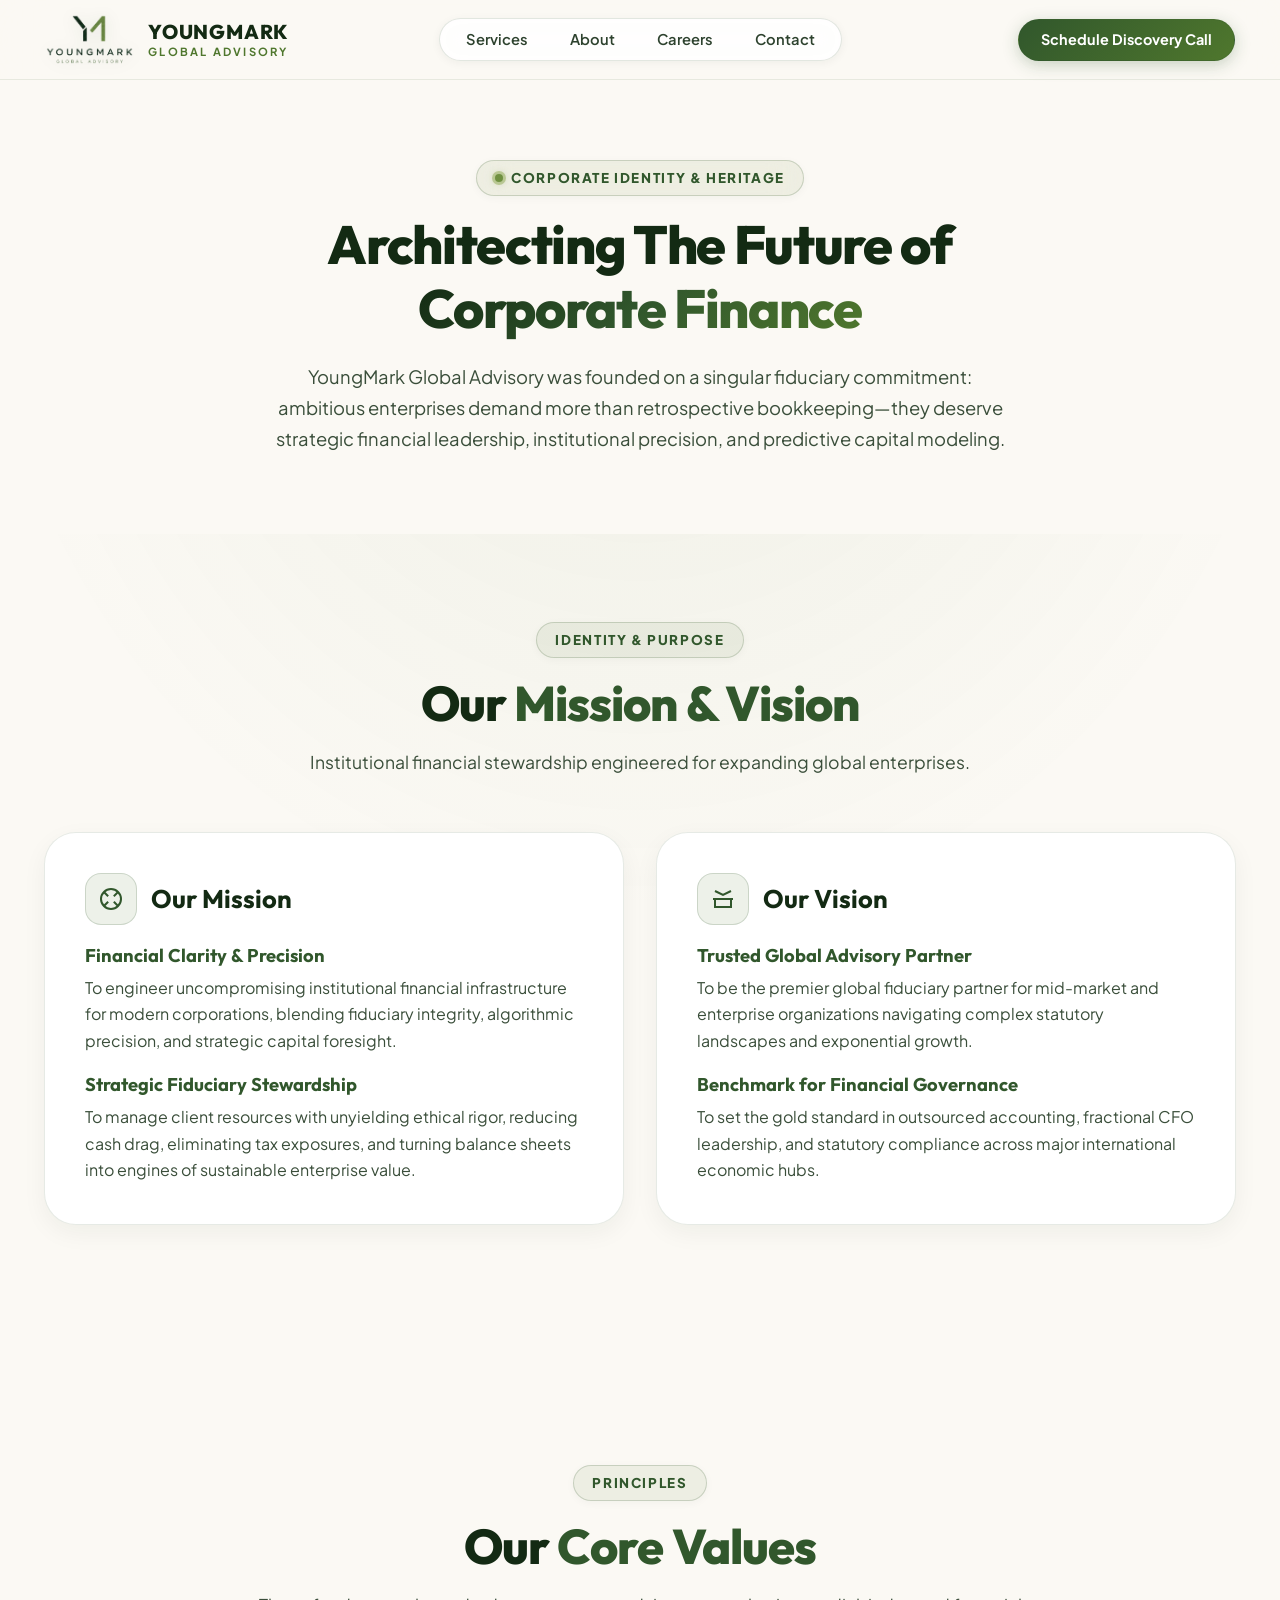
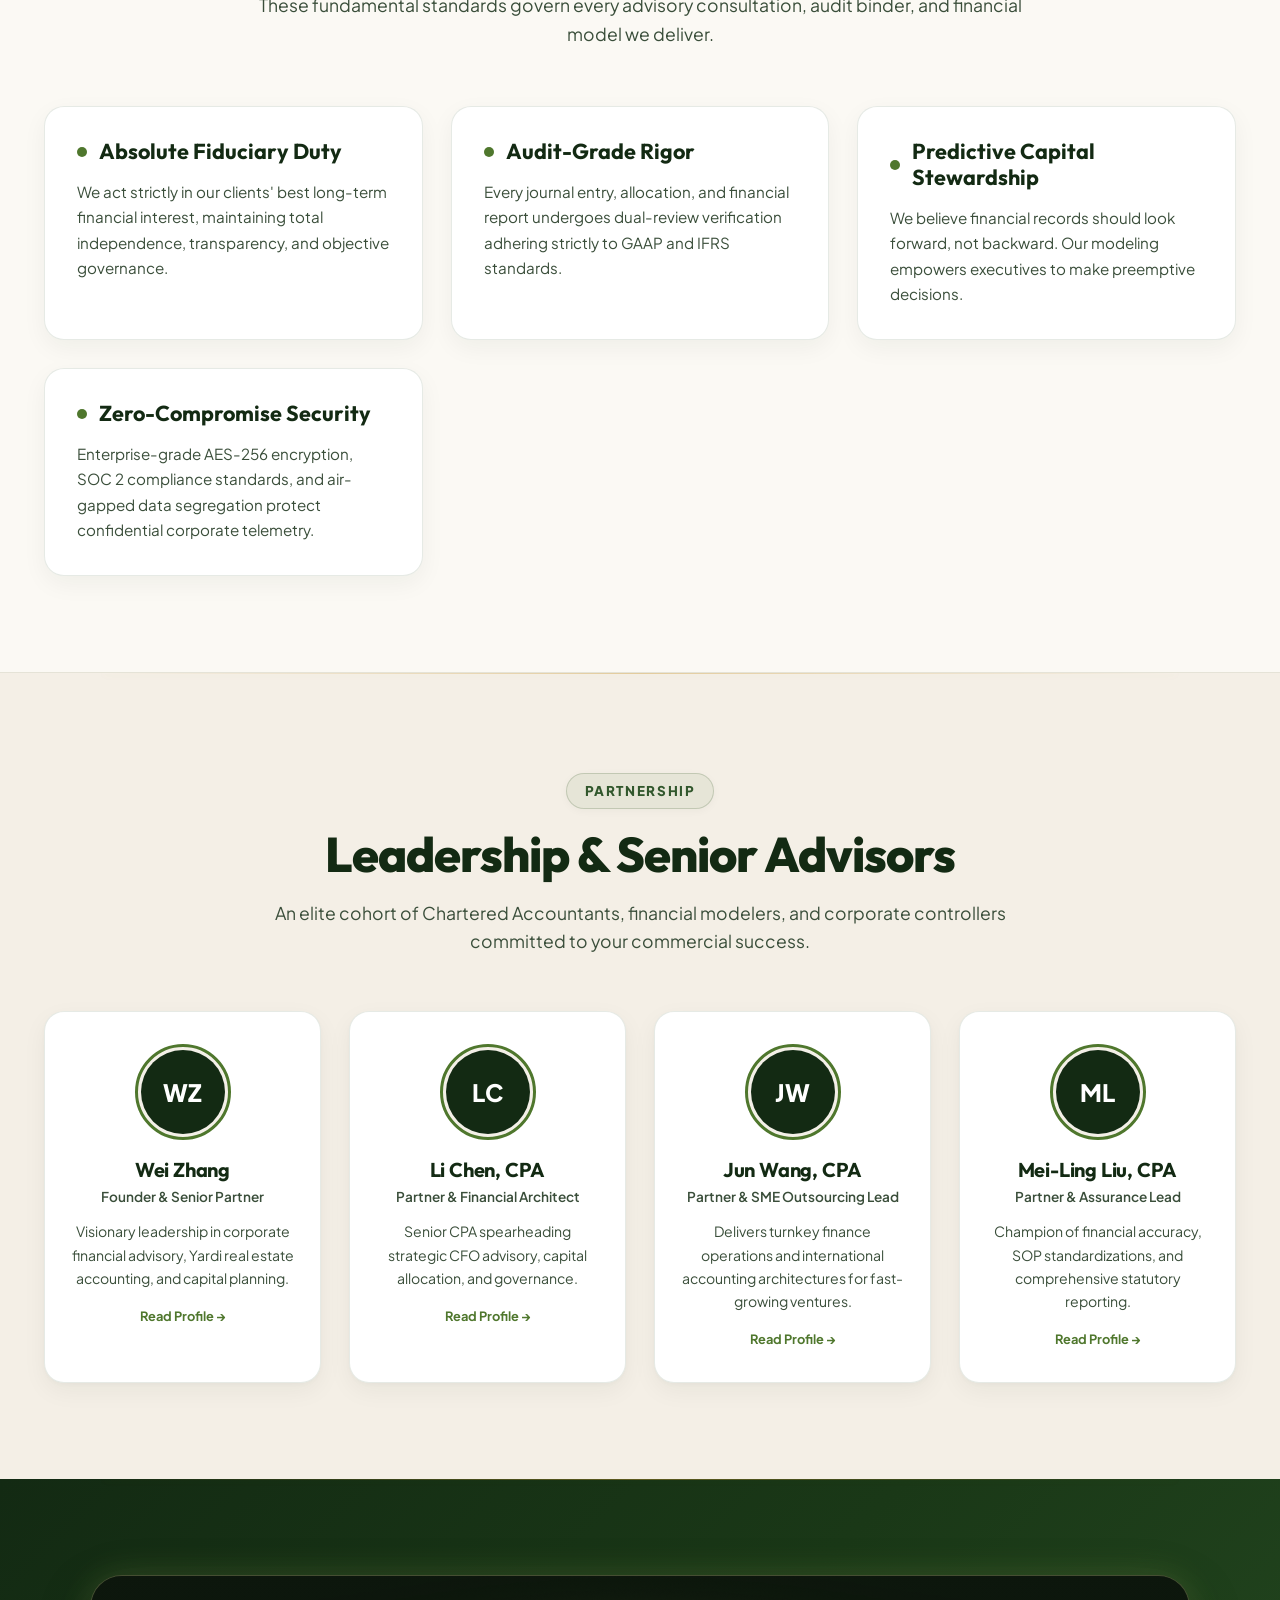
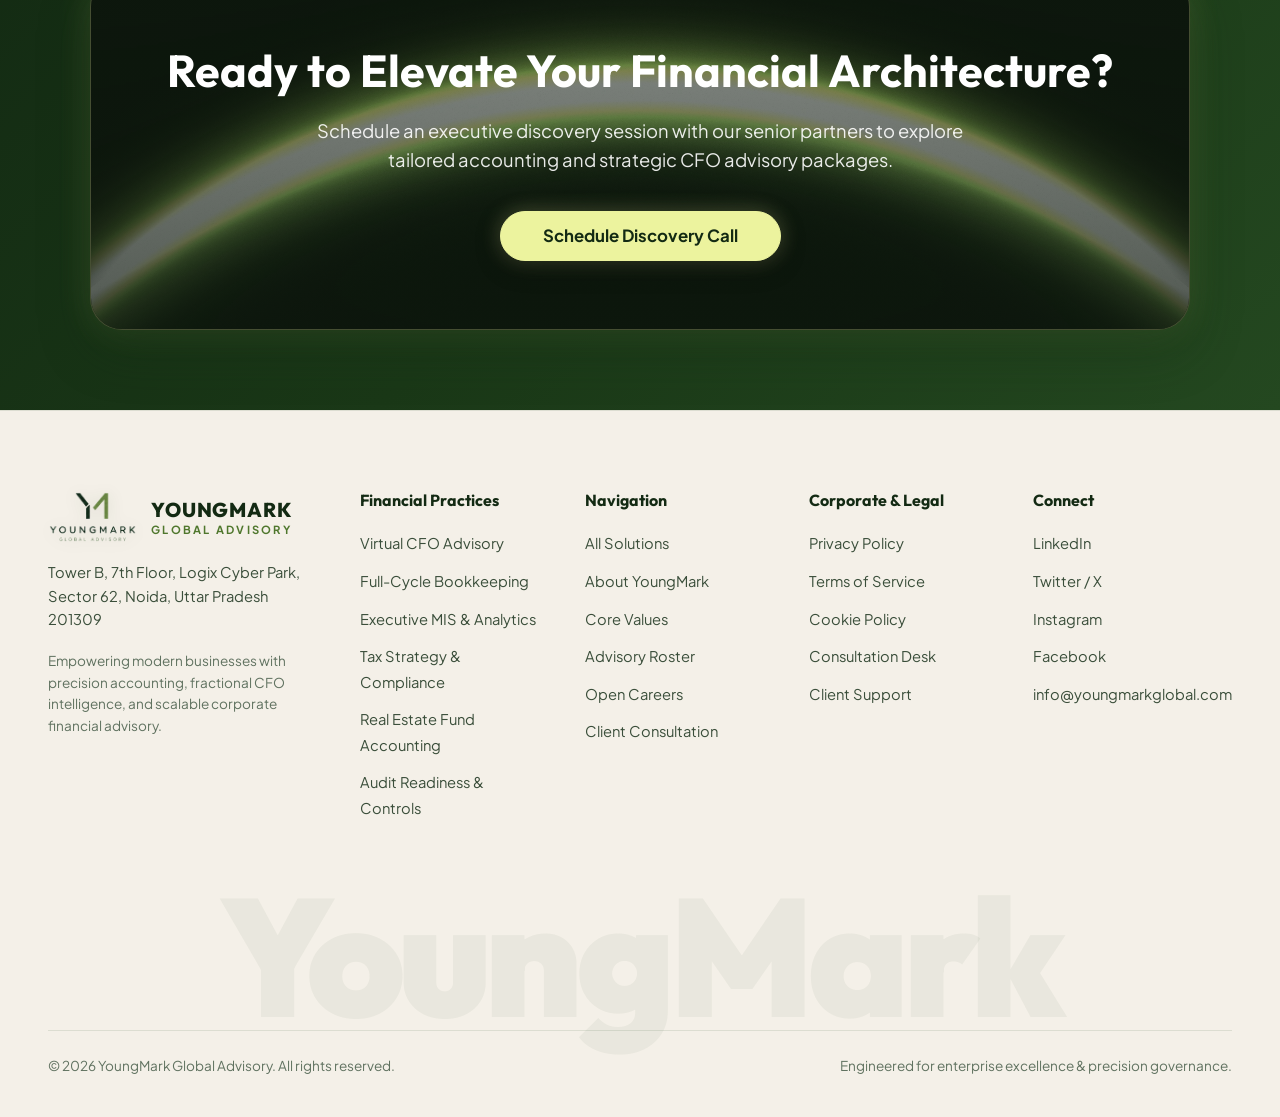
==== commit d7a78439: "feat(platforms): transform solar CTA into luxury framed showcase card and add distinct section separ" ====
--- a/about.html
+++ b/about.html
@@ -5,7 +5,7 @@
   <meta name="viewport" content="width=device-width, initial-scale=1.0">
   <title>About Us - YoungMark Global Advisory</title>
   <meta name="description" content="Learn about YoungMark Global Advisory's mission, fiduciary standards, core financial principles, and our seasoned leadership cohort of Chartered Accountants and corporate controllers.">
-  <link rel="stylesheet" href="css/style.css?v=28.0">
+  <link rel="stylesheet" href="css/style.css?v=29.0">
   <link rel="icon" href="assets/Logo.png" type="image/png">
 </head>
 <body>
@@ -452,7 +452,7 @@
     </div>
   </div>
 
-  <script src="js/site-content.js?v=28.0"></script>
-  <script src="js/main.js?v=28.0"></script>
+  <script src="js/site-content.js?v=29.0"></script>
+  <script src="js/main.js?v=29.0"></script>
 </body>
 </html>
--- a/css/style.css
+++ b/css/style.css
@@ -5531,4 +5531,124 @@
   border: 1px solid rgba(180, 140, 40, 0.35) !important;
   font-weight: 600 !important;
   line-height: 1.55 !important;
-}+}
+
+/* ==========================================================================
+   Financial Platforms Bottom CTA & High-Impact Section Separation
+   ========================================================================== */
+.tech-solar-section {
+  padding: 100px 0 100px !important;
+  border-bottom: 1px solid rgba(49, 87, 44, 0.12) !important;
+  position: relative !important;
+}
+
+.solar-cta-overlay {
+  margin-top: 56px !important;
+  position: relative !important;
+  z-index: 10 !important;
+  width: 100% !important;
+}
+
+.solar-cta-box {
+  background: #FFFFFF !important;
+  border: 1px solid rgba(49, 87, 44, 0.16) !important;
+  border-radius: 26px !important;
+  padding: 48px 40px !important;
+  max-width: 840px !important;
+  margin: 0 auto !important;
+  text-align: center !important;
+  box-shadow: 0 16px 40px -8px rgba(19, 42, 19, 0.08), 0 2px 8px rgba(19, 42, 19, 0.03) !important;
+  position: relative !important;
+  overflow: hidden !important;
+  transition: transform 0.35s ease, box-shadow 0.35s ease !important;
+}
+
+.solar-cta-box:hover {
+  transform: translateY(-4px) !important;
+  box-shadow: 0 22px 50px -10px rgba(19, 42, 19, 0.12), 0 0 20px rgba(79, 119, 45, 0.08) !important;
+  border-color: rgba(49, 87, 44, 0.28) !important;
+}
+
+.solar-cta-pill {
+  display: inline-flex !important;
+  align-items: center !important;
+  gap: 6px !important;
+  padding: 6px 16px !important;
+  border-radius: 9999px !important;
+  background: rgba(49, 87, 44, 0.08) !important;
+  color: #1E3F1D !important;
+  font-size: 0.78rem !important;
+  font-weight: 800 !important;
+  letter-spacing: 0.09em !important;
+  text-transform: uppercase !important;
+  margin-bottom: 18px !important;
+  border: 1px solid rgba(49, 87, 44, 0.20) !important;
+}
+
+.solar-cta-title {
+  font-size: 2.1rem !important;
+  font-weight: 800 !important;
+  color: #132A13 !important;
+  margin-bottom: 14px !important;
+  line-height: 1.25 !important;
+  letter-spacing: -0.01em !important;
+}
+
+.solar-cta-desc {
+  font-size: 1.05rem !important;
+  color: #3A4E3A !important;
+  line-height: 1.68 !important;
+  max-width: 660px !important;
+  margin: 0 auto 28px auto !important;
+  font-weight: 450 !important;
+}
+
+.btn-solar-cta {
+  display: inline-flex !important;
+  align-items: center !important;
+  justify-content: center !important;
+  gap: 10px !important;
+  padding: 14px 34px !important;
+  font-size: 1rem !important;
+  font-weight: 700 !important;
+  border-radius: 9999px !important;
+  background: linear-gradient(135deg, #31572C 0%, #4F772D 100%) !important;
+  color: #FFFFFF !important;
+  box-shadow: 0 6px 20px rgba(49, 87, 44, 0.28) !important;
+  transition: all 0.3s cubic-bezier(0.16, 1, 0.3, 1) !important;
+  text-decoration: none !important;
+}
+
+.btn-solar-cta:hover {
+  background: linear-gradient(135deg, #132A13 0%, #31572C 100%) !important;
+  transform: translateY(-2px) !important;
+  box-shadow: 0 10px 28px rgba(19, 42, 19, 0.35) !important;
+  color: #FFFFFF !important;
+}
+
+/* Clear Distinction for Team Section Canvas */
+.team-section {
+  padding: 104px 0 96px !important;
+  background: #F4EFE6 !important;
+  background-color: #F4EFE6 !important;
+  border-top: 1px solid rgba(49, 87, 44, 0.08) !important;
+  position: relative !important;
+  z-index: 2 !important;
+}
+
+@media (max-width: 768px) {
+  .solar-cta-box {
+    padding: 32px 20px !important;
+    border-radius: 20px !important;
+  }
+  .solar-cta-title {
+    font-size: 1.55rem !important;
+  }
+  .solar-cta-desc {
+    font-size: 0.95rem !important;
+  }
+  .btn-solar-cta {
+    width: 100% !important;
+    padding: 14px 20px !important;
+  }
+}
